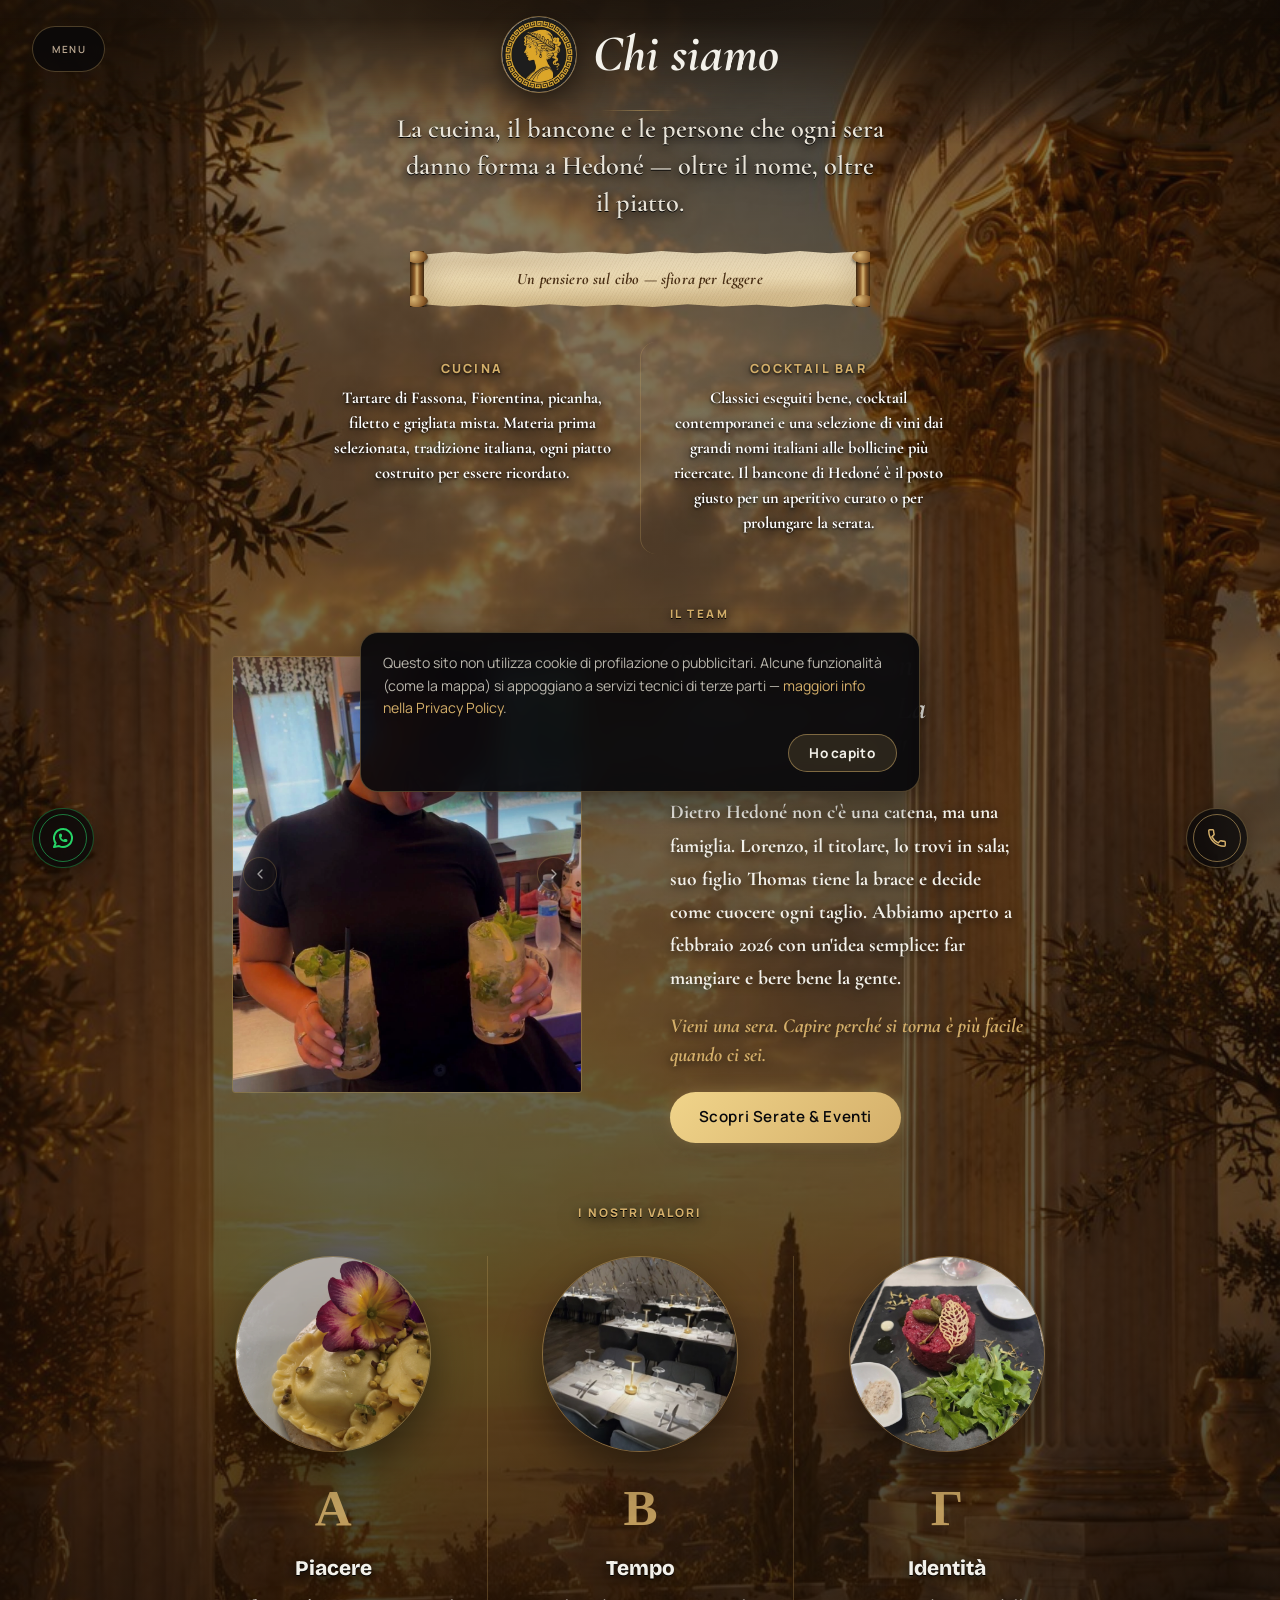
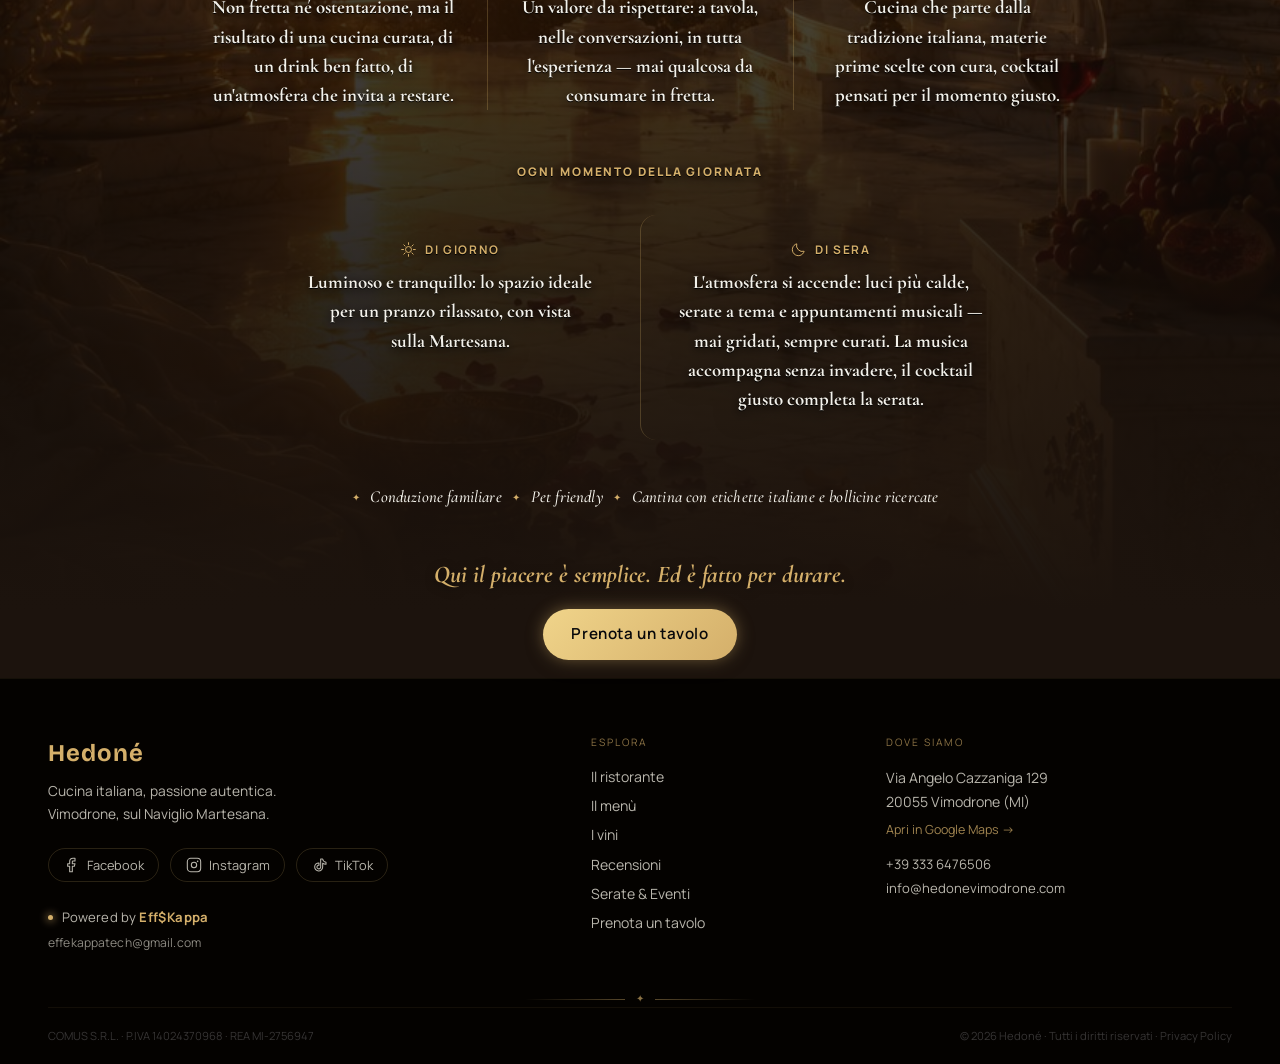
==== chi-siamo.html @ 9e0a80d2 "Hedoné: URL senza .html, footer senza vuoto, recensioni aggiornate, Sommelier tolto, fix loop sfondo" ====
<!DOCTYPE html>
<html lang="it">
<head>
<meta charset="UTF-8">
<meta name="viewport" content="width=device-width, initial-scale=1.0">
<title>Chi siamo — Hedoné Vimodrone</title>
<meta name="description" content="La storia di Hedoné: cucina, cocktail bar e le persone che ogni giorno danno vita al locale sul Naviglio Martesana a Vimodrone.">
<meta name="theme-color" content="#080502">
<meta name="color-scheme" content="dark">
<meta property="og:title" content="Chi siamo — Hedoné Vimodrone">
<meta property="og:description" content="Cucina, cocktail bar e le persone che ogni giorno danno vita a Hedoné.">
<meta property="og:type" content="website">
<meta property="og:locale" content="it_IT">
<meta property="og:site_name" content="Hedoné">
<meta property="og:image" content="assets/img/chi-siamo-tramonto-tempio.jpg">
<meta name="twitter:card" content="summary_large_image">
<link rel="icon" type="image/png" href="assets/img/logo-hedone-emblema.png">
<link rel="apple-touch-icon" href="assets/img/logo-hedone-emblema.png">
<link rel="preconnect" href="https://fonts.googleapis.com">
<link rel="preconnect" href="https://fonts.gstatic.com" crossorigin>
<link href="https://fonts.googleapis.com/css2?family=Manrope:wght@300;400;500;600;700;800&family=Bricolage+Grotesque:opsz,wght@12..96,400..800&family=Cormorant+Garamond:ital,wght@0,500;0,600;0,700;1,500;1,600&display=swap" rel="stylesheet">
<link rel="stylesheet" href="css/styles.css?v=20261117a">
</head>
<body>

<a class="skip-link" href="#main">Vai al contenuto</a>

<a class="whatsapp-fab" href="https://wa.me/393336476506" target="_blank" rel="noopener" aria-label="Scrivici su WhatsApp">
  <span class="whatsapp-fab-icon">
    <span class="whatsapp-fab-ring"></span>
    <svg viewBox="0 0 24 24" fill="none" stroke="currentColor" stroke-width="2" stroke-linecap="round" stroke-linejoin="round" aria-hidden="true"><path d="M3 21l1.65 -3.8a9 9 0 1 1 3.4 2.9l-5.05 .9"/><path d="M9 10a.5 .5 0 0 0 1 0v-1a.5 .5 0 0 0 -1 0v1a5 5 0 0 0 5 5h1a.5 .5 0 0 0 0 -1h-1a.5 .5 0 0 0 0 1"/></svg>
  </span>
  <span class="whatsapp-fab-label">WhatsApp</span>
</a>

<a class="call-fab" href="tel:+393336476506" aria-label="Chiamaci ora — +39 333 6476506">
  <span class="call-fab-icon">
    <span class="call-fab-ring"></span>
    <svg viewBox="0 0 24 24" fill="none" stroke="currentColor" stroke-width="1.6" stroke-linecap="round" stroke-linejoin="round" aria-hidden="true"><path d="M6.62 10.79a15.05 15.05 0 006.59 6.59l2.2-2.2a1 1 0 011.01-.24c1.12.37 2.33.57 3.58.57a1 1 0 011 1V20a1 1 0 01-1 1C10.61 21 3 13.39 3 4a1 1 0 011-1h3.28a1 1 0 011 1c0 1.25.2 2.46.57 3.58a1 1 0 01-.25 1.01l-2.2 2.2z"/></svg>
  </span>
  <span class="call-fab-label">Chiamaci ora</span>
</a>

<div class="cookie-notice" id="cookieNotice" role="region" aria-label="Informativa cookie">
  <p class="cookie-notice-text">Questo sito non utilizza cookie di profilazione o pubblicitari. Alcune funzionalità (come la mappa) si appoggiano a servizi tecnici di terze parti — <a href="privacy#privacy-cookie">maggiori info nella Privacy Policy</a>.</p>
  <div class="cookie-notice-actions">
    <button type="button" class="cookie-notice-btn" id="cookieNoticeBtn">Ho capito</button>
  </div>
</div>

<div class="nav-float" id="navFloat">
  <button class="nav-trigger" id="navTrigger" aria-label="Apri il menu" aria-expanded="false" aria-controls="navPanel">
    <span class="nav-trigger-icon" aria-hidden="true"></span>
    <span class="nav-trigger-label">Menu</span>
  </button>
  <nav class="nav-panel" id="navPanel" aria-label="Navigazione principale">
    <div class="nav-panel-links">
      <a href="./">Home</a>
      <a href="chi-siamo" aria-current="page">Chi siamo</a>
      <a href="./#piatti">Cucina</a>
      <a href="menu">Menù</a>
      <a href="./#frutti-realistici">Frutti Realistici</a>
      <a href="serate">Serate & Eventi</a>
      <a href="./#location">Dove siamo</a>
      <a href="./#prenota" class="nav-cta">Prenota</a>
    </div>
  </nav>
</div>

<main id="main">

  <!-- CHI È HEDONÉ -->
  <section class="about">
    <div class="about-bgvideo" aria-hidden="true">
      <video autoplay muted loop playsinline preload="auto" poster="assets/img/chi-siamo-tramonto-tempio.jpg" id="aboutBgVideoA" class="about-bgvideo-layer" disablepictureinpicture>
        <source src="assets/video/chi-siamo-tramonto-tempio.mp4" type="video/mp4">
      </video>
      <video autoplay muted loop playsinline preload="auto" id="aboutBgVideoB" class="about-bgvideo-layer" disablepictureinpicture>
        <source src="assets/video/chi-siamo-tramonto-tempio.mp4" type="video/mp4">
      </video>
      <div class="about-bgvideo-fade"></div>
    </div>
    <div class="about-seam" aria-hidden="true"></div>
    <span class="about-spotlight" aria-hidden="true"></span>
    <div class="about-inner">
      <div class="about-intro-header" data-reveal>
        <h1 style="display:inline-flex; align-items:center; gap:1rem; font-family:var(--font-elegant); font-style:italic; font-weight:700; font-size:clamp(2.1rem, 4.2vw, 3.2rem); margin:0 0 1.1rem;">
          <img class="about-emblem" src="assets/img/logo-hedone-emblema.png" alt="" style="width:clamp(58px, 6vw, 82px); height:clamp(58px, 6vw, 82px); margin:0; flex-shrink:0;">
          Chi siamo
        </h1>
        <span class="about-etymology-rule" aria-hidden="true"></span>
        <p class="about-etymology" style="max-width: 34rem;">La cucina, il bancone e le persone che ogni sera danno forma a Hedoné — oltre il nome, oltre il piatto.</p>
      </div>

      <div class="myth-epigraph" data-reveal tabindex="0" role="button" aria-expanded="false" aria-label="Mostra la citazione">
        <span class="myth-roller" aria-hidden="true"></span>
        <div class="myth-paper">
          <span class="myth-hint">Un pensiero sul cibo — sfiora per leggere</span>
          <div class="myth-body">
            <span class="myth-rule" aria-hidden="true"></span>
            «Il mangiare è uno dei piaceri della vita, e il mangiare bene è un'arte.»
            <span class="myth-cite">— Pellegrino Artusi, <em>La scienza in cucina e l'arte di mangiar bene</em></span>
            <span class="myth-rule" aria-hidden="true"></span>
          </div>
        </div>
        <span class="myth-roller" aria-hidden="true"></span>
      </div>

      <div class="about-features about-panel" data-reveal>
        <div class="about-feat about-feat-cucina">
          <span class="about-feat-photo" aria-hidden="true"></span>
          <span class="about-feat-kicker">Cucina</span>
          <p>Tartare di Fassona, Fiorentina, picanha, filetto e grigliata mista. Materia prima selezionata, tradizione italiana, ogni piatto costruito per essere ricordato.</p>
        </div>
        <div class="about-feat about-feat-bar">
          <span class="about-feat-photo" aria-hidden="true"></span>
          <span class="about-feat-kicker">Cocktail Bar</span>
          <p>Classici eseguiti bene, cocktail contemporanei e una selezione di vini dai grandi nomi italiani alle bollicine più ricercate. Il bancone di Hedoné è il posto giusto per un aperitivo curato o per prolungare la serata.</p>
        </div>
      </div>

      <!-- TEAM -->
      <div class="about-team" data-reveal>
        <div class="about-team-frame">
          <img class="about-team-img is-active" src="assets/img/team-barman.png" alt="Il team di Hedoné al bancone" loading="eager" style="object-position: center 22%;">
          <img class="about-team-img" src="assets/img/arredo-sala-notte.png" alt="La sala di Hedoné la sera" loading="lazy" style="object-position: center 40%;">
          <img class="about-team-img" src="assets/img/arredo-bancone-bar.jpg" alt="Il bancone cocktail di Hedoné" loading="lazy" style="object-position: center 50%;">
          <img class="about-team-img" src="assets/img/staff-bar-action1.jpg" alt="Il team al lavoro" loading="lazy" style="object-position: center 28%;">
          <img class="about-team-img" src="assets/img/arredo-dehor-sera.png" alt="Il dehor serale di Hedoné" loading="lazy" style="object-position: center 50%;">
          <img class="about-team-img" src="assets/img/arredo-tavolo-finestra.jpg" alt="Tavolo apparecchiato da Hedoné" loading="lazy" style="object-position: center 50%;">
          <img class="about-team-img" src="assets/img/arredo-dehor-giorno.png" alt="Il dehor di giorno di Hedoné" loading="lazy" style="object-position: center 50%;">
          <img class="about-team-img" src="assets/img/staff-gin-bar.jpg" alt="Barman con la selezione gin" loading="lazy" style="object-position: center 12%;">
          <img class="about-team-img" src="assets/img/arredo-mise-en-place.jpg" alt="Mise en place da Hedoné" loading="lazy" style="object-position: center 40%;">
          <img class="about-team-img" src="assets/img/staff-bar-action2.jpg" alt="Preparazione cocktail" loading="lazy" style="object-position: center 28%;">
          <img class="about-team-img" src="assets/img/team-champagne-sera.jpg" alt="Un brindisi da Hedoné" loading="lazy" style="object-position: center 40%;">
          <img class="about-team-img" src="assets/img/team-esterno-sera.jpg" alt="L'ingresso di Hedoné di sera" loading="lazy" style="object-position: center 55%;">
          <img class="about-team-img" src="assets/img/team-cucina-piatti.jpg" alt="Il team in cucina mentre impiatta" loading="lazy" style="object-position: center 55%;">
          <img class="about-team-img" src="assets/img/team-staff-selfie.jpg" alt="Il team di Hedoné in cucina" loading="lazy" style="object-position: center 35%;">
          <img class="about-team-img" src="assets/img/team-barman-mojito.jpg" alt="Il barman di Hedoné con due mojito" loading="lazy" style="object-position: center 25%;">
          <img class="about-team-img" src="assets/img/team-grill-action.jpg" alt="Lo chef di Hedoné alla griglia a brace" loading="lazy" style="object-position: center 35%;">
          <img class="about-team-img" src="assets/img/team-plating-agnello.jpg" alt="Lo chef di Hedoné impiatta le costolette di agnello" loading="lazy" style="object-position: center 40%;">
          <button type="button" class="about-team-nav is-prev" aria-label="Foto precedente">
            <svg viewBox="0 0 24 24" fill="none" stroke="currentColor" stroke-width="2" stroke-linecap="round" stroke-linejoin="round" aria-hidden="true"><polyline points="15 18 9 12 15 6"/></svg>
          </button>
          <button type="button" class="about-team-nav is-next" aria-label="Foto successiva">
            <svg viewBox="0 0 24 24" fill="none" stroke="currentColor" stroke-width="2" stroke-linecap="round" stroke-linejoin="round" aria-hidden="true"><polyline points="9 18 15 12 9 6"/></svg>
          </button>
          <div class="about-team-dots">
            <button type="button" class="about-team-dot is-active" aria-label="Foto 1"></button>
            <button type="button" class="about-team-dot" aria-label="Foto 2"></button>
            <button type="button" class="about-team-dot" aria-label="Foto 3"></button>
            <button type="button" class="about-team-dot" aria-label="Foto 4"></button>
            <button type="button" class="about-team-dot" aria-label="Foto 5"></button>
            <button type="button" class="about-team-dot" aria-label="Foto 6"></button>
            <button type="button" class="about-team-dot" aria-label="Foto 7"></button>
            <button type="button" class="about-team-dot" aria-label="Foto 8"></button>
            <button type="button" class="about-team-dot" aria-label="Foto 9"></button>
            <button type="button" class="about-team-dot" aria-label="Foto 10"></button>
            <button type="button" class="about-team-dot" aria-label="Foto 11"></button>
            <button type="button" class="about-team-dot" aria-label="Foto 12"></button>
            <button type="button" class="about-team-dot" aria-label="Foto 13"></button>
            <button type="button" class="about-team-dot" aria-label="Foto 14"></button>
            <button type="button" class="about-team-dot" aria-label="Foto 15"></button>
            <button type="button" class="about-team-dot" aria-label="Foto 16"></button>
            <button type="button" class="about-team-dot" aria-label="Foto 17"></button>
          </div>
        </div>
        <div class="about-team-copy about-panel">
          <span class="about-team-kicker">Il team</span>
          <p class="about-team-quote">"La serata giusta non si ordina dal menù. La costruiamo insieme."</p>
          <p>Dietro Hedoné non c'è una catena, ma una famiglia. Lorenzo, il titolare, lo trovi in sala; suo figlio Thomas tiene la brace e decide come cuocere ogni taglio. Abbiamo aperto a febbraio 2026 con un'idea semplice: far mangiare e bere bene la gente.</p>
          <p class="about-team-accent">Vieni una sera. Capire perché si torna è più facile quando ci sei.</p>
          <a href="serate" class="btn btn-primary about-team-cta">Scopri Serate &amp; Eventi</a>
        </div>
      </div>

      <div class="section-head" style="margin-bottom: 1.4rem;" data-reveal>
        <span class="section-kicker">I nostri valori</span>
      </div>
      <div class="pillars">
        <div class="pillar" data-reveal="pop">
          <span class="pillar-photo-wrap">
            <img class="pillar-photo" src="assets/img/piatto-ravioli-fiori.jpg" alt="Ravioli con fiori edibili, cucina curata di Hedoné" loading="lazy" style="object-position: center 60%;">
          </span>
          <span class="pillar-mark" aria-hidden="true">Α</span>
          <h3>Piacere</h3>
          <p>Non fretta né ostentazione, ma il risultato di una cucina curata, di un drink ben fatto, di un'atmosfera che invita a restare.</p>
        </div>
        <div class="pillar" data-reveal="pop">
          <span class="pillar-photo-wrap">
            <img class="pillar-photo" src="assets/img/pillar-tempo.jpg" alt="Il dehors di Hedoné la sera, tavoli con luci calde per restare senza fretta" loading="lazy">
          </span>
          <span class="pillar-mark" aria-hidden="true">Β</span>
          <h3>Tempo</h3>
          <p>Un valore da rispettare: a tavola, nelle conversazioni, in tutta l'esperienza — mai qualcosa da consumare in fretta.</p>
        </div>
        <div class="pillar" data-reveal="pop">
          <span class="pillar-photo-wrap">
            <img class="pillar-photo" src="assets/img/piatto-tartare.png" alt="Tartare con foglia oro, identità della cucina di Hedoné" loading="lazy" style="object-position: center 45%;">
          </span>
          <span class="pillar-mark" aria-hidden="true">Γ</span>
          <h3>Identità</h3>
          <p>Cucina che parte dalla tradizione italiana, materie prime scelte con cura, cocktail pensati per il momento giusto.</p>
        </div>
      </div>

      <div class="section-head" style="margin-bottom: 1.4rem;" data-reveal>
        <span class="section-kicker">Ogni momento della giornata</span>
      </div>
      <div class="about-daynight">
        <div class="about-time about-time-day" data-reveal="pop">
          <span class="about-time-photo" aria-hidden="true"></span>
          <span class="about-time-kicker">
            <svg class="about-time-icon" viewBox="0 0 24 24" fill="none" aria-hidden="true">
              <circle cx="12" cy="12" r="4.2" stroke="currentColor" stroke-width="1.4"/>
              <g stroke="currentColor" stroke-width="1.4" stroke-linecap="round">
                <path d="M12 2.4v2.6"/>
                <path d="M12 19v2.6"/>
                <path d="M21.6 12h-2.6"/>
                <path d="M5 12H2.4"/>
                <path d="M18.6 5.4l-1.8 1.8"/>
                <path d="M7.2 16.8l-1.8 1.8"/>
                <path d="M18.6 18.6l-1.8-1.8"/>
                <path d="M7.2 7.2L5.4 5.4"/>
              </g>
            </svg>
            Di giorno
          </span>
          <p>Luminoso e tranquillo: lo spazio ideale per un pranzo rilassato, con vista sulla Martesana.</p>
        </div>
        <div class="about-time about-time-night" data-reveal="pop">
          <span class="about-time-photo" aria-hidden="true"></span>
          <span class="about-time-kicker">
            <svg class="about-time-icon" viewBox="0 0 24 24" fill="none" aria-hidden="true">
              <path d="M20 14.5A8.5 8.5 0 0 1 9.5 4a8.5 8.5 0 1 0 10.5 10.5Z" stroke="currentColor" stroke-width="1.4" stroke-linejoin="round"/>
            </svg>
            Di sera
          </span>
          <p>L'atmosfera si accende: luci più calde, serate a tema e appuntamenti musicali — mai gridati, sempre curati. La musica accompagna senza invadere, il cocktail giusto completa la serata.</p>
        </div>
      </div>

      <div class="about-tags">
        <span>Conduzione familiare</span>
        <span>Pet friendly</span>
        <span>Cantina con etichette italiane e bollicine ricercate</span>
      </div>

      <p class="about-closing">Qui il piacere è semplice. Ed è fatto per durare.</p>

      <div style="text-align:center; margin-top: 1rem;">
        <a href="./#prenota" class="btn btn-primary">Prenota un tavolo</a>
      </div>
    </div>
  </section>

</main>

<footer class="site-footer">
  <div class="footer-inner">
    <div class="footer-brand-col">
      <div class="footer-brand">Hedoné</div>
      <p class="footer-tagline">Cucina italiana, passione autentica.<br>Vimodrone, sul Naviglio Martesana.</p>
      <div class="footer-social-icons">
        <a href="https://www.facebook.com/share/1H7stA7eek/?mibextid=wwXIfr" target="_blank" rel="noopener" aria-label="Facebook di Hedoné">
          <svg width="16" height="16" viewBox="0 0 24 24" fill="none" stroke="currentColor" stroke-width="1.6" stroke-linecap="round" stroke-linejoin="round" aria-hidden="true"><path d="M18 2h-3a5 5 0 0 0-5 5v3H7v4h3v8h4v-8h3l1-4h-4V7a1 1 0 0 1 1-1h3z"/></svg>
          Facebook
        </a>
        <a href="https://www.instagram.com/hedone.vimodrone" target="_blank" rel="noopener" aria-label="Instagram di Hedoné">
          <svg width="16" height="16" viewBox="0 0 24 24" fill="none" stroke="currentColor" stroke-width="1.6" stroke-linecap="round" stroke-linejoin="round" aria-hidden="true"><rect x="2" y="2" width="20" height="20" rx="5"/><circle cx="12" cy="12" r="4"/><circle cx="17.5" cy="6.5" r="1.2" fill="currentColor" stroke="none"/></svg>
          Instagram
        </a>
        <a href="https://www.tiktok.com/@hedone_vimodrone" target="_blank" rel="noopener" aria-label="TikTok di Hedoné">
          <svg width="16" height="16" viewBox="0 0 24 24" fill="none" stroke="currentColor" stroke-width="1.6" stroke-linecap="round" stroke-linejoin="round" aria-hidden="true"><path d="M16 3c.5 2.7 2.3 4.5 5 4.8V11c-1.9 0-3.6-.6-5-1.7V15a6 6 0 1 1-5.5-6v3.2a2.8 2.8 0 1 0 2.5 2.8V3h3z"/></svg>
          TikTok
        </a>
      </div>
      <div class="footer-credit">
        <div class="footer-credit-row">
          <span class="footer-credit-dot" aria-hidden="true"></span>
          <span>Powered by <a href="mailto:effekappatech@gmail.com"><strong>Eff$Kappa</strong></a></span>
        </div>
        <a class="footer-credit-cta" href="mailto:effekappatech@gmail.com">effekappatech@gmail.com</a>
      </div>
    </div>
    <div class="footer-links-col">
      <p class="footer-col-title">Esplora</p>
      <nav class="footer-nav">
        <a href="chi-siamo">Il ristorante</a>
        <a href="menu">Il menù</a>
        <a href="menu#mn-vini">I vini</a>
        <a href="./#recensioni">Recensioni</a>
        <a href="serate">Serate &amp; Eventi</a>
        <a href="./#prenota">Prenota un tavolo</a>
      </nav>
    </div>
    <div class="footer-contact-col">
      <p class="footer-col-title">Dove siamo</p>
      <address class="footer-address">
        Via Angelo Cazzaniga 129<br>
        20055 Vimodrone (MI)<br>
        <a href="https://www.google.com/maps/dir/?api=1&destination=Via+Angelo+Cazzaniga+129+Vimodrone+MI" target="_blank" rel="noopener">Apri in Google Maps →</a>
      </address>
      <p class="footer-contact-line"><a href="tel:+393336476506">+39 333 6476506</a></p>
      <p class="footer-contact-line"><a href="mailto:info@hedonevimodrone.com">info@hedonevimodrone.com</a></p>
    </div>
  </div>
  <div class="footer-ornament" aria-hidden="true">
    <span class="footer-orn-line"></span>
    <span class="footer-orn-gem">✦</span>
    <span class="footer-orn-line"></span>
  </div>
  <div class="footer-legal">
    <p>COMUS S.R.L. · P.IVA 14024370968 · REA MI-2756947</p>
    <p>© <span id="footerYear">2025</span> Hedoné · Tutti i diritti riservati · <a href="privacy" style="color:inherit;">Privacy Policy</a></p>
  </div>
</footer>
<script src="js/footer-fab.js" defer></script>

<script>
(function () {
  var footerYear = document.getElementById('footerYear');
  if (footerYear) footerYear.textContent = new Date().getFullYear();

  var trigger = document.getElementById('navTrigger');
  var panel   = document.getElementById('navPanel');
  var float   = document.getElementById('navFloat');
  if (trigger && panel && float) {
    trigger.addEventListener('click', function (e) {
      e.stopPropagation();
      var open = float.classList.toggle('is-open');
      trigger.setAttribute('aria-expanded', open ? 'true' : 'false');
    });
    document.addEventListener('click', function (e) {
      if (!float.contains(e.target)) {
        float.classList.remove('is-open');
        trigger.setAttribute('aria-expanded', 'false');
      }
    });
    document.addEventListener('keydown', function (e) {
      if (e.key === 'Escape' && float.classList.contains('is-open')) {
        float.classList.remove('is-open');
        trigger.setAttribute('aria-expanded', 'false');
        trigger.focus();
      }
    });
  }

  var reveals = document.querySelectorAll('[data-reveal]');
  if (reveals.length && 'IntersectionObserver' in window) {
    var obs = new IntersectionObserver(function (entries) {
      entries.forEach(function (e) {
        if (e.isIntersecting) { e.target.classList.add('is-visible'); obs.unobserve(e.target); }
      });
    }, { threshold: 0.1 });
    reveals.forEach(function (el) { obs.observe(el); });
  }

  /* ---------- CHI SIAMO: alone dorato che segue il mouse ---------- */
  var aboutSection = document.querySelector(".about");
  if (aboutSection) {
    aboutSection.addEventListener("mousemove", function (e) {
      var rect = aboutSection.getBoundingClientRect();
      var mx = ((e.clientX - rect.left) / rect.width) * 100;
      var my = ((e.clientY - rect.top) / rect.height) * 100;
      aboutSection.style.setProperty("--mx", mx + "%");
      aboutSection.style.setProperty("--my", my + "%");
    });
    aboutSection.addEventListener("mouseenter", function () {
      aboutSection.classList.add("is-active");
    });
    aboutSection.addEventListener("mouseleave", function () {
      aboutSection.classList.remove("is-active");
    });
  }

  /* ---------- EPIGRAFE A PERGAMENA: hover su desktop, tap su touch ---------- */
  var mythEpigraph = document.querySelector(".myth-epigraph");
  if (mythEpigraph) {
    mythEpigraph.addEventListener("click", function () {
      var isOpen = mythEpigraph.classList.toggle("is-open");
      mythEpigraph.setAttribute("aria-expanded", isOpen ? "true" : "false");
    });
  }

  /* ---------- ABOUT BG VIDEO: due copie sfalsate, dissolvenza incrociata ----------
     La clip non è girata per un loop perfetto: un riavvolgimento nativo è pulito ma
     mostra comunque un piccolo scatto di contenuto ogni ciclo. Soluzione: due <video>
     identici, sfalsati di mezza durata, entrambi in loop nativo (nessun seek manuale,
     quindi nessun singhiozzo). A ogni istante, quello dei due che sta per riavvolgersi
     viene reso trasparente mentre l'altro — a metà del proprio ciclo — resta in vista. */
  (function () {
    var vA = document.getElementById("aboutBgVideoA");
    var vB = document.getElementById("aboutBgVideoB");
    if (!vA || !vB) return;

    if (window.matchMedia("(prefers-reduced-motion: reduce)").matches) {
      vA.pause(); vA.removeAttribute("autoplay");
      vB.pause(); vB.removeAttribute("autoplay");
      return;
    }

    var offsetDone = false;
    var fadeWindow = 0.5; // secondi di dissolvenza a cavallo del punto di loop
    var avvio = 0;        // istante in cui le due copie partono insieme
    var DISSOLVI_INIZIO = 0.6; // secondi per passare dal poster al video che gira

    /* Partenza sincronizzata: prima si portano le due copie nei loro punti (A all'inizio,
       B a metà), si aspetta che abbiano entrambe i dati, poi si fanno partire INSIEME.
       Prima la seconda copia partiva ~0,4 s dopo e, al primo riavvolgimento, veniva
       "ricalibrata" con un salto visibile sul video in vista (lo scatto del primo loop).
       Ora lo sfasamento è giusto fin dall'inizio e non ci sono più salti. */
    function pronto(v) {
      return new Promise(function (ok) {
        function chk() { if (!v.seeking && v.readyState >= 3) ok(); else setTimeout(chk, 30); }
        chk();
      });
    }
    function parti() {
      if (offsetDone || avvio) return;
      var dur = vA.duration;
      if (!dur || !isFinite(dur)) return;
      avvio = -1; // in preparazione
      vA.pause(); vB.pause();
      try { vA.currentTime = 0; vB.currentTime = dur / 2; } catch (e) {}
      var via = false;
      function vai() {
        if (via) return; via = true;
        offsetDone = true; avvio = performance.now();
        var pa = vA.play(), pb = vB.play();
        if (pa && pa.catch) pa.catch(function () {});
        if (pb && pb.catch) pb.catch(function () {});
      }
      Promise.all([pronto(vA), pronto(vB)]).then(vai);
      setTimeout(vai, 4000); // rete lenta: parte comunque
    }
    vA.addEventListener("loadedmetadata", parti);
    if (vA.readyState >= 1) parti();

    function fadeFactor(v) {
      if (!v.duration) return 1;
      var dist = Math.min(v.currentTime, v.duration - v.currentTime);
      return dist >= fadeWindow ? 1 : Math.max(0, dist / fadeWindow);
    }

    var ultimaA = "", ultimaB = "";
    function tick() {
      if (offsetDone) {
        var f = Math.min(1, (performance.now() - avvio) / (DISSOLVI_INIZIO * 1000)); // 0 → 1 nei primi istanti
        var oa = Math.max(fadeFactor(vA), 1 - f);   // all'inizio resta il poster, poi lascia il posto al video
        var ob = fadeFactor(vB) * f;
        var sa = String(oa.toFixed(3)), sb = String(ob.toFixed(3));
        if (sa !== ultimaA) { vA.style.opacity = sa; ultimaA = sa; }
        if (sb !== ultimaB) { vB.style.opacity = sb; ultimaB = sb; }
      }
      requestAnimationFrame(tick);
    }
    requestAnimationFrame(tick);
  })();

  /* ---------- TEAM CAROUSEL ---------- */
  (function () {
    var imgs = document.querySelectorAll(".about-team-img");
    var dots = document.querySelectorAll(".about-team-dot");
    if (imgs.length < 2) return;
    var order = [];
    for (var i = 1; i < imgs.length; i++) order.push(i);
    for (var j = order.length - 1; j > 0; j--) {
      var k = Math.floor(Math.random() * (j + 1));
      var tmp = order[j]; order[j] = order[k]; order[k] = tmp;
    }
    order.unshift(0);
    var current = 0;
    var timer = null;
    function goTo(n) {
      n = ((n % imgs.length) + imgs.length) % imgs.length;
      imgs[order[current]].classList.remove("is-active");
      dots[current].classList.remove("is-active");
      current = n;
      imgs[order[current]].classList.add("is-active");
      dots[current].classList.add("is-active");
    }
    function next() { goTo(current + 1); }
    function prev() { goTo(current - 1); }
    function startLoop() {
      if (timer) clearInterval(timer);
      timer = setInterval(function () {
        if (!document.hidden) next();
      }, 2500);
    }
    // Navigazione manuale (click sui pallini, swipe su touch): il loop
    // automatico riparte da capo dopo ogni interazione dell'utente, così
    // non "salta avanti" subito dopo che ha scelto una foto lui stesso.
    function userNav(fn) {
      fn();
      startLoop();
    }
    dots.forEach(function (dot, idx) {
      dot.addEventListener("click", function () { userNav(function () { goTo(idx); }); });
    });
    var frame = document.querySelector(".about-team-frame");
    if (!frame) return;
    var prevBtn = frame.querySelector(".about-team-nav.is-prev");
    var nextBtn = frame.querySelector(".about-team-nav.is-next");
    if (prevBtn) prevBtn.addEventListener("click", function () { userNav(prev); });
    if (nextBtn) nextBtn.addEventListener("click", function () { userNav(next); });

    var touchStartX = null;
    frame.addEventListener("touchstart", function (e) {
      touchStartX = e.touches[0].clientX;
    }, { passive: true });
    frame.addEventListener("touchend", function (e) {
      if (touchStartX === null) return;
      var dx = e.changedTouches[0].clientX - touchStartX;
      touchStartX = null;
      if (Math.abs(dx) < 30) return;
      userNav(dx < 0 ? next : prev);
    }, { passive: true });

    // Drag col mouse (desktop, nessun touch): stessa soglia dello swipe.
    var dragStartX = null;
    frame.addEventListener("mousedown", function (e) {
      if (e.target.closest(".about-team-nav, .about-team-dot")) return;
      dragStartX = e.clientX;
    });
    window.addEventListener("mouseup", function (e) {
      if (dragStartX === null) return;
      var dx = e.clientX - dragStartX;
      dragStartX = null;
      if (Math.abs(dx) < 30) return;
      userNav(dx < 0 ? next : prev);
    });

    var obs2 = new IntersectionObserver(function (entries) {
      if (entries[0].isIntersecting) { startLoop(); obs2.disconnect(); }
    }, { threshold: 0.25 });
    obs2.observe(frame);
  })();
}());
</script>
<script src="js/cookie-notice.js"></script>
</body>
</html>
---- css/styles.css ----
:root {
  --bg: #110c08;
  --bg-soft: #1c130d;
  --ink: #f3f1ea;
  --ink-light: #e9e4d8;
  --ink-dim: #b9b6ac;
  --gold: #d4af6a;
  --gold-soft: rgba(212, 175, 106, 0.18);
  --cyan: #6ad4d0;
  --glass: rgba(255, 230, 200, 0.07);
  --glass-border: rgba(255, 215, 170, 0.16);
  --radius: 18px;
  --font-display: "Bricolage Grotesque", "Manrope", sans-serif;
  --font-body: "Manrope", sans-serif;
  --font-elegant: "Cormorant Garamond", "Bricolage Grotesque", serif;
  --maxw: 1240px;
}

* { box-sizing: border-box; }
html {
  scroll-behavior: smooth;
  scroll-padding-top: 5rem;
  overflow-x: hidden;
  overscroll-behavior-y: none;
  scrollbar-width: thin;
  scrollbar-color: rgba(212, 175, 106, 0.35) #070502;
}

body {
  margin: 0;
  background: var(--bg);
  color: var(--ink);
  font-family: var(--font-body);
  font-weight: 400;
  line-height: 1.5;
  overflow-x: hidden;
  -webkit-font-smoothing: antialiased;
  -moz-osx-font-smoothing: grayscale;
  text-rendering: optimizeLegibility;
}

img { max-width: 100%; display: block; }
a { color: inherit; text-decoration: none; }
ul { margin: 0; padding: 0; list-style: none; }

h1, h2, h3 { text-wrap: balance; }
p { text-wrap: pretty; }

::selection { background: rgba(212, 175, 106, 0.85); color: #140c02; }

::-webkit-scrollbar { width: 11px; }
::-webkit-scrollbar-track { background: #070502; }
::-webkit-scrollbar-thumb {
  background: rgba(212, 175, 106, 0.28);
  border-radius: 6px;
  border: 3px solid #070502;
}
::-webkit-scrollbar-thumb:hover { background: rgba(212, 175, 106, 0.45); }

/* Dissolvenza morbida tra le pagine del sito (solo browser che la supportano) */
@view-transition { navigation: auto; }
::view-transition-old(root),
::view-transition-new(root) { animation-duration: 0.3s; }

a:focus-visible,
button:focus-visible {
  outline: 2px solid rgba(212, 175, 106, 0.8);
  outline-offset: 3px;
}

.skip-link {
  position: absolute;
  left: -999px;
  top: 0;
  background: var(--gold);
  color: #07070a;
  padding: 0.6rem 1rem;
  z-index: 999;
}
.skip-link:focus { left: 1rem; top: 1rem; }

/* ---------- NAV: barra pill integrata ---------- */
.nav-float {
  position: fixed;
  top: clamp(1rem, 3vw, 1.6rem);
  left: clamp(1rem, 4vw, 2rem);
  z-index: 120;
  display: flex;
  align-items: center;
  background: rgba(7, 7, 10, 0.72);
  border: 1px solid rgba(212, 175, 106, 0.32);
  border-radius: 99px;
  backdrop-filter: blur(14px);
  -webkit-backdrop-filter: blur(14px);
  transition: border-color 0.25s ease;
}
.nav-float:hover { border-color: rgba(212, 175, 106, 0.48); }

.nav-trigger {
  height: 44px;
  width: auto;
  border: none;
  border-right: 1px solid transparent;
  border-radius: 0;
  background: transparent;
  backdrop-filter: none;
  -webkit-backdrop-filter: none;
  display: flex;
  align-items: center;
  padding: 0 1rem 0 1.2rem;
  cursor: pointer;
  flex-shrink: 0;
  gap: 0.6rem;
  transition: background 0.2s ease, border-color 0.3s ease, width 0.25s ease, padding 0.25s ease;
}

.nav-trigger-icon {
  display: none;
  width: 16px;
  height: 1.5px;
  border-radius: 2px;
  background: rgba(255, 230, 200, 0.85);
  box-shadow: 0 -5px 0 rgba(255, 230, 200, 0.85), 0 5px 0 rgba(255, 230, 200, 0.85);
  flex-shrink: 0;
}
.nav-float:hover .nav-trigger,
.nav-float:focus-within .nav-trigger,
.nav-float.is-open .nav-trigger {
  border-right-color: rgba(212, 175, 106, 0.15);
}
.nav-trigger:hover,
.nav-trigger:focus-visible {
  background: rgba(212, 175, 106, 0.07);
  box-shadow: none;
  outline: none;
}

.nav-trigger-label {
  font-size: 0.62rem;
  letter-spacing: 0.16em;
  text-transform: uppercase;
  color: rgba(255, 230, 200, 0.72);
  font-family: var(--font-body);
  font-weight: 600;
}

.nav-panel {
  position: static;
  display: flex;
  align-items: center;
  gap: clamp(0.7rem, 1.6vw, 1.7rem);
  padding: 0;
  border: none;
  border-radius: 0;
  background: transparent;
  backdrop-filter: none;
  -webkit-backdrop-filter: none;
  min-height: 44px;
  width: max-content;
  max-width: 0;
  overflow: hidden;
  opacity: 0;
  transform: none;
  pointer-events: none;
  transition: opacity 0.3s ease, max-width 0.38s cubic-bezier(.4,0,.2,1), padding 0.3s ease;
}

.nav-float.is-open .nav-panel {
  opacity: 1;
  max-width: 1000px;
  padding: 0 0.4rem 0 1.4rem;
  pointer-events: auto;
  transform: none;
}

.nav-panel-links {
  display: flex;
  align-items: center;
  gap: clamp(0.7rem, 1.6vw, 1.5rem);
  font-size: 0.9rem;
  white-space: nowrap;
}
.nav-panel-links a { opacity: 0.85; transition: opacity 0.2s ease, color 0.2s ease; }
.nav-panel-links a:hover { opacity: 1; color: var(--gold); }
.nav-panel-links a[aria-current="page"] { color: var(--gold); opacity: 1; }

.nav-panel-links a:not(.nav-cta) {
  position: relative;
}
.nav-panel-links a:not(.nav-cta)::after {
  content: "";
  position: absolute;
  left: 0;
  bottom: -5px;
  width: 100%;
  height: 1px;
  background: linear-gradient(90deg, var(--gold), rgba(212, 175, 106, 0.25));
  transform: scaleX(0);
  transform-origin: left;
  transition: transform 0.28s cubic-bezier(0.22, 1, 0.36, 1);
}
.nav-panel-links a:not(.nav-cta):hover::after,
.nav-panel-links a:not(.nav-cta)[aria-current="page"]::after { transform: scaleX(1); }

.nav-panel-links .nav-cta {
  border: 1px solid var(--gold);
  border-radius: 999px;
  padding: 0.4rem 1rem;
  color: var(--gold) !important;
}
.nav-panel-links .nav-cta:hover { background: var(--gold-soft); }

/* ---------- CALL FAB ---------- */
.call-fab {
  position: fixed;
  right: clamp(1rem, 4vw, 2rem);
  bottom: clamp(1rem, 4vw, 2rem);
  z-index: 150;
  display: inline-flex;
  align-items: center;
  height: 60px;
  border-radius: 999px;
  background: rgba(7, 7, 10, 0.78);
  border: 1px solid rgba(212, 175, 106, 0.35);
  backdrop-filter: blur(14px);
  -webkit-backdrop-filter: blur(14px);
  box-shadow: 0 8px 24px rgba(0, 0, 0, 0.4);
  overflow: hidden;
  animation: call-fab-bob 3.6s ease-in-out infinite;
  transition: border-color 0.3s ease, box-shadow 0.3s ease, background 0.3s ease;
}
.call-fab:hover,
.call-fab:focus-visible {
  border-color: rgba(212, 175, 106, 0.75);
  background: rgba(10, 8, 4, 0.92);
  box-shadow: 0 0 22px rgba(212, 175, 106, 0.35), 0 8px 26px rgba(0, 0, 0, 0.45);
  outline: none;
}

.call-fab-icon {
  position: relative;
  width: 60px;
  height: 60px;
  flex-shrink: 0;
  display: flex;
  align-items: center;
  justify-content: center;
  color: var(--gold);
}
.call-fab-icon svg { width: 22px; height: 22px; }

.call-fab-ring {
  position: absolute;
  inset: 6px;
  border-radius: 50%;
  border: 1.5px solid rgba(212, 175, 106, 0.55);
  animation: call-fab-ping 2.6s cubic-bezier(0.2, 0.6, 0.3, 1) infinite;
  pointer-events: none;
}

.call-fab-label {
  max-width: 0;
  opacity: 0;
  overflow: hidden;
  white-space: nowrap;
  font-family: var(--font-body);
  font-size: 0.85rem;
  font-weight: 700;
  letter-spacing: 0.02em;
  color: var(--ink);
  transition: max-width 0.35s ease, opacity 0.3s ease 0.05s, padding-right 0.35s ease;
}
.call-fab:hover .call-fab-label,
.call-fab:focus-visible .call-fab-label {
  max-width: 160px;
  opacity: 1;
  padding-right: 1.3rem;
}

@keyframes call-fab-bob {
  0%, 100% { transform: translateY(0); }
  50% { transform: translateY(-7px); }
}
@keyframes call-fab-ping {
  0% { transform: scale(1); opacity: 0.65; }
  70%, 100% { transform: scale(1.55); opacity: 0; }
}

/* ---------- WHATSAPP FAB (a sinistra, "Chiamaci ora" a destra) ---------- */
.whatsapp-fab {
  position: fixed;
  left: clamp(1rem, 4vw, 2rem);
  bottom: clamp(1rem, 4vw, 2rem);
  z-index: 150;
  display: inline-flex;
  align-items: center;
  height: 60px;
  border-radius: 999px;
  background: rgba(7, 7, 10, 0.78);
  border: 1px solid rgba(37, 211, 102, 0.35);
  backdrop-filter: blur(14px);
  -webkit-backdrop-filter: blur(14px);
  box-shadow: 0 8px 24px rgba(0, 0, 0, 0.4);
  overflow: hidden;
  animation: call-fab-bob 3.6s ease-in-out infinite 0.4s;
  transition: border-color 0.3s ease, box-shadow 0.3s ease, background 0.3s ease;
}
.whatsapp-fab:hover,
.whatsapp-fab:focus-visible {
  border-color: rgba(37, 211, 102, 0.8);
  background: rgba(4, 12, 7, 0.92);
  box-shadow: 0 0 22px rgba(37, 211, 102, 0.35), 0 8px 26px rgba(0, 0, 0, 0.45);
  outline: none;
}
.whatsapp-fab-icon {
  position: relative;
  width: 60px;
  height: 60px;
  flex-shrink: 0;
  display: flex;
  align-items: center;
  justify-content: center;
  color: #25d366;
}
.whatsapp-fab-icon svg { width: 24px; height: 24px; }
.whatsapp-fab-ring {
  position: absolute;
  inset: 6px;
  border-radius: 50%;
  border: 1.5px solid rgba(37, 211, 102, 0.55);
  animation: call-fab-ping 2.6s cubic-bezier(0.2, 0.6, 0.3, 1) infinite 0.4s;
  pointer-events: none;
}
.whatsapp-fab-label {
  max-width: 0;
  opacity: 0;
  overflow: hidden;
  white-space: nowrap;
  font-family: var(--font-body);
  font-size: 0.85rem;
  font-weight: 700;
  letter-spacing: 0.02em;
  color: var(--ink);
  transition: max-width 0.35s ease, opacity 0.3s ease 0.05s, padding-right 0.35s ease;
}
.whatsapp-fab:hover .whatsapp-fab-label,
.whatsapp-fab:focus-visible .whatsapp-fab-label {
  max-width: 160px;
  opacity: 1;
  padding-right: 1.3rem;
}

@media (max-width: 900px) {
  .call-fab-label,
  .whatsapp-fab-label { display: none; }
  .call-fab,
  .whatsapp-fab { background: rgba(7, 7, 10, 0.94); backdrop-filter: none; -webkit-backdrop-filter: none; }

  .nav-float {
    background: transparent;
    border: none;
    backdrop-filter: none;
    -webkit-backdrop-filter: none;
  }
  .nav-trigger {
    height: 44px;
    border: 1px solid rgba(212, 175, 106, 0.4);
    border-radius: 99px;
    /* telefono: sfondo pieno, niente blur (su Chrome iPhone gli elementi fissi sfocati
       si spostano/sfarfallano scorrendo) */
    background: rgba(7, 7, 10, 0.94);
    padding: 0 1.1rem;
  }
  .nav-panel {
    position: absolute;
    top: 58px;
    left: 0;
    max-width: 0;
    flex-direction: column;
    align-items: flex-start;
    gap: 1rem;
    background: transparent;
    border: 1px solid transparent;
    border-radius: 18px;
    overflow: hidden;
  }
  .nav-float.is-open .nav-panel {
    max-width: calc(100vw - 2rem);
    padding: 1.2rem 1.5rem;
    background: rgba(7, 7, 10, 0.97);
    border-color: rgba(212, 175, 106, 0.3);
  }
  .nav-panel-links { flex-direction: column; align-items: flex-start; gap: 1rem; }

  /* Pill compatto durante lo scroll verso il basso: lascia libero il testo sotto */
  .nav-float.is-compact .nav-trigger-label { display: none; }
  .nav-float.is-compact .nav-trigger-icon { display: block; }
  .nav-float.is-compact .nav-trigger {
    width: 44px;
    padding: 0;
    justify-content: center;
  }
}

/* ---------- REVEAL ---------- */
[data-reveal] {
  opacity: 0;
  transform: translateY(24px);
  transition: opacity 0.7s ease, transform 0.7s ease;
}
[data-reveal].is-visible {
  opacity: 1;
  transform: translateY(0);
}

@supports (animation-timeline: view()) {
  [data-reveal] {
    opacity: 1;
    transform: none;
    animation: reveal-in linear;
    animation-timeline: view();
    animation-range: entry 0% cover 30%;
  }
  @keyframes reveal-in {
    from { opacity: 0; transform: translateY(24px); }
    to { opacity: 1; transform: translateY(0); }
  }
  .section-head [data-reveal]:nth-child(2) { animation-delay: 15%; }
  .section-head [data-reveal]:nth-child(3) { animation-delay: 30%; }
  .section-head [data-reveal]:nth-child(4) { animation-delay: 45%; }
}

/* Variante "a comparsa" — riservata a box che devono saltare fuori con più carattere */
[data-reveal="pop"] {
  opacity: 0;
  transform: translateY(30px) scale(0.9);
  transition: opacity 0.6s cubic-bezier(0.34, 1.56, 0.64, 1), transform 0.6s cubic-bezier(0.34, 1.56, 0.64, 1);
}
[data-reveal="pop"].is-visible {
  opacity: 1;
  transform: translateY(0) scale(1);
}
.dish-strip .dish-card:nth-child(2) { transition-delay: 0.1s; }
.dish-strip .dish-card:nth-child(3) { transition-delay: 0.2s; }
.dish-strip .dish-card:nth-child(4) { transition-delay: 0.3s; }
.dish-strip .dish-card:nth-child(5) { transition-delay: 0.4s; }
.dish-strip .dish-card:nth-child(6) { transition-delay: 0.5s; }

.section-head [data-reveal]:nth-child(2) { transition-delay: 0.1s; }
.section-head [data-reveal]:nth-child(3) { transition-delay: 0.2s; }
.section-head [data-reveal]:nth-child(4) { transition-delay: 0.3s; }

@supports (animation-timeline: view()) {
  [data-reveal="pop"] {
    opacity: 1;
    transform: none;
    animation: reveal-pop cubic-bezier(0.34, 1.56, 0.64, 1);
    animation-timeline: view();
    animation-range: entry 0% cover 35%;
  }
  @keyframes reveal-pop {
    from { opacity: 0; transform: translateY(30px) scale(0.9); }
    to { opacity: 1; transform: translateY(0) scale(1); }
  }
}

/* ---------- HERO ---------- */
.hero {
  position: relative;
  min-height: 100svh;
  padding: 0;
  display: flex;
  align-items: flex-end;
  overflow: hidden;
}

.hero-bg {
  position: absolute;
  inset: 0;
  width: 100%;
  height: 100%;
  object-fit: cover;
  object-position: 32% 22%;
  filter: brightness(0.88) saturate(1.2);
  transform: scale(1.06) translateY(0%);
  will-change: transform;
}

/* Ken Burns legato allo scroll: l'immagine si avvicina e si sposta leggermente
   mentre l'hero esce dalla vista, dando l'illusione di una scena viva.
   Solo da tablet in su: su mobile la barra degli indirizzi che si nasconde/mostra
   durante lo scroll fa oscillare 100vh in tempo reale, e animation-timeline: scroll()
   ricalcolato su un range instabile puo' lasciare il video/immagine scalato e
   spostato in modo scorretto quando si torna in cima (video "tagliato"). */
@media (min-width: 769px) {
  @supports (animation-timeline: scroll()) {
    .hero-bg {
      animation: hero-kenburns linear both;
      animation-timeline: scroll(root block);
      animation-range: 0 100vh;
    }
    @keyframes hero-kenburns {
      from { transform: scale(1.06) translateY(0%); }
      to   { transform: scale(1.22) translateY(5%); }
    }
  }
}

.hero-glow {
  position: absolute;
  inset: 0;
  background:
    radial-gradient(55% 55% at 78% 88%, rgba(212, 175, 106, 0.15), transparent 60%),
    radial-gradient(60% 50% at 80% 100%, rgba(212, 175, 106, 0.20), transparent 70%),
    linear-gradient(180deg, rgba(7,7,10,0.04) 0%, rgba(7,7,10,0.38) 55%, rgba(7,7,10,0.72) 100%);
}

/* Badge Restaurant Guru 2026 nell'apertura: in alto a destra, alla stessa altezza del
   pulsante Menu; fa parte della foto (scorre via con lei), non copre i contenuti */
.hero-award {
  position: absolute;
  top: clamp(1rem, 3vw, 1.6rem);
  right: clamp(1rem, 4vw, 2rem);
  z-index: 3;
  width: clamp(76px, 8.5vw, 120px);
  aspect-ratio: 1;
  border-radius: 50%;
  box-shadow: 0 8px 26px rgba(0, 0, 0, 0.45), 0 0 0 3px rgba(255, 255, 255, 0.14);
  transition: box-shadow 0.3s ease;
}
.hero-award img { display: block; width: 100%; height: 100%; border-radius: 50%; }
.hero-award:hover,
.hero-award:focus-visible {
  box-shadow: 0 8px 26px rgba(0, 0, 0, 0.45), 0 0 0 3px rgba(255, 255, 255, 0.3), 0 0 32px rgba(212, 175, 106, 0.45);
  outline: none;
}
.hero-content {
  position: relative;
  z-index: 2;
  width: 100%;
  max-width: 1600px;
  margin: 0 auto;
  padding: 0 clamp(1.25rem, 5vw, 3rem) clamp(4.5rem, 14svh, 7.5rem);
  display: flex;
  flex-direction: column;
  align-items: flex-end;
  text-align: right;
}

.hero-copy {
  position: relative;
  display: flex;
  flex-direction: column;
  align-items: flex-end;
}
.hero-copy::before {
  content: '';
  position: absolute;
  inset: -18% -45%;
  background: radial-gradient(ellipse at 65% 55%, rgba(212, 175, 106, 0.08) 0%, transparent 60%);
  pointer-events: none;
  z-index: -1;
}

.eyebrow {
  font-family: var(--font-elegant);
  font-weight: 600;
  text-transform: uppercase;
  letter-spacing: 0.2em;
  font-size: 1.05rem;
  color: #ecd08c;
  margin: 0 0 0.8rem;
  text-shadow:
    -1.2px -1.2px 0 rgba(0, 0, 0, 0.9), 1.2px -1.2px 0 rgba(0, 0, 0, 0.9),
    -1.2px 1.2px 0 rgba(0, 0, 0, 0.9), 1.2px 1.2px 0 rgba(0, 0, 0, 0.9),
    0 3px 12px rgba(0, 0, 0, 0.65);
}

.hero-divider {
  display: block;
  width: clamp(60px, 12vw, 100px);
  height: 1px;
  background: linear-gradient(90deg, transparent, rgba(212, 175, 106, 0.55), transparent);
  margin: 0 0 1rem auto;
}

.hero-logo-wrap { margin: 0 0 0.7rem; line-height: 0; }

.hero-logo {
  display: block;
  width: clamp(220px, 28vw, 380px);
  height: auto;
  filter:
    drop-shadow(0 0 2px rgba(0, 0, 0, 1))
    drop-shadow(0 0 3px rgba(0, 0, 0, 1))
    drop-shadow(0 3px 7px rgba(0, 0, 0, 0.9))
    drop-shadow(0 8px 24px rgba(0, 0, 0, 0.75));
}

.hero-tagline {
  font-family: var(--font-elegant);
  font-style: italic;
  font-weight: 500;
  font-size: clamp(1.45rem, 3.4vw, 2.1rem);
  line-height: 1.35;
  color: var(--ink);
  max-width: none;
  margin: 0 0 1.3rem;
  text-shadow:
    -1.5px -1.5px 0 rgba(0, 0, 0, 1), 1.5px -1.5px 0 rgba(0, 0, 0, 1),
    -1.5px 1.5px 0 rgba(0, 0, 0, 1), 1.5px 1.5px 0 rgba(0, 0, 0, 1),
    0 2px 18px rgba(0, 0, 0, 0.9), 0 6px 40px rgba(0, 0, 0, 0.75);
}
@media (max-width: 480px) {
  .hero-tagline { font-size: 1.45rem; }
}

.hero-actions { display: flex; gap: 1rem; flex-wrap: wrap; }

.btn {
  display: inline-block;
  padding: 0.9rem 1.8rem;
  border-radius: 999px;
  font-weight: 600;
  font-size: 0.95rem;
  letter-spacing: 0.04em;
  transition: transform 0.28s ease, background 0.28s ease, border-color 0.28s ease,
              box-shadow 0.28s ease, color 0.28s ease;
}
.btn:active {
  transform: translateY(0) scale(0.98);
  transition-duration: 0.1s;
}
.btn:focus-visible {
  outline: 2px solid var(--gold);
  outline-offset: 3px;
}

.btn-primary {
  background: linear-gradient(135deg, #f0d48a, #d4af6a);
  color: #07070a;
  box-shadow:
    0 0 16px rgba(212, 175, 106, 0.45),
    0 4px 18px rgba(0, 0, 0, 0.35);
}
.btn-primary:hover {
  background: linear-gradient(135deg, #f6e0a4, #e8c46c);
  transform: translateY(-3px) scale(1.03);
  box-shadow:
    0 0 26px rgba(212, 175, 106, 0.7),
    0 0 60px rgba(212, 175, 106, 0.25),
    0 8px 24px rgba(0, 0, 0, 0.38);
}

.btn-ghost {
  border: 1.5px solid var(--gold);
  background: rgba(10, 7, 4, 0.78);
  backdrop-filter: blur(6px);
  -webkit-backdrop-filter: blur(6px);
  color: #fff;
  box-shadow:
    0 0 16px rgba(212, 175, 106, 0.3),
    0 4px 16px rgba(0, 0, 0, 0.4);
}
.btn-ghost:hover {
  border-color: #e8c46c;
  background: rgba(10, 7, 4, 0.9);
  color: var(--gold);
  transform: translateY(-3px);
  box-shadow:
    0 0 22px rgba(212, 175, 106, 0.35),
    inset 0 0 22px rgba(212, 175, 106, 0.1);
}

.scroll-cue {
  position: absolute;
  bottom: 1.6rem;
  left: 50%;
  transform: translateX(-50%);
  z-index: 2;
  display: flex;
  flex-direction: column;
  align-items: center;
  gap: 0.5rem;
  color: var(--ink-dim);
  font-size: 0.7rem;
  letter-spacing: 0.12em;
  text-transform: uppercase;
}
.scroll-cue span {
  width: 1px;
  height: 34px;
  background: linear-gradient(180deg, var(--gold), transparent);
  animation: cue-pulse 1.8s ease-in-out infinite;
}
@keyframes cue-pulse {
  0%, 100% { opacity: 0.3; }
  50% { opacity: 1; }
}

/* ---------- SECTION SHARED ---------- */
section { padding: clamp(2.5rem, 5.5vw, 4.5rem) clamp(1.25rem, 5vw, 3rem); }
.dishes { padding: 0 0 clamp(1.5rem, 3vw, 2.5rem); margin-bottom: -2px; }

.section-head {
  max-width: 640px;
  margin: 0 auto 3rem;
  text-align: center;
}
.section-kicker {
  display: inline-block;
  text-transform: uppercase;
  letter-spacing: 0.16em;
  font-size: 0.74rem;
  font-weight: 800;
  color: var(--gold);
  margin-bottom: 0.7rem;
}
.section-head h2 {
  font-family: var(--font-display);
  font-size: clamp(1.9rem, 4vw, 2.8rem);
  margin: 0 0 0.8rem;
}
.section-head p { color: var(--ink-dim); }

.about-emblem {
  display: block;
  width: clamp(76px, 9vw, 108px);
  height: clamp(76px, 9vw, 108px);
  border-radius: 50%;
  margin: 0 auto 0.7rem;
  border: 1px solid rgba(212, 175, 106, 0.5);
  box-shadow: 0 10px 26px rgba(0, 0, 0, 0.5);
}
.about-wordmark {
  display: block;
  font-family: var(--font-display);
  font-size: clamp(1.9rem, 4vw, 2.8rem);
  font-weight: 800;
}

.about .section-head p {
  position: relative;
  z-index: 1;
  font-family: var(--font-elegant);
  font-weight: 800;
  font-size: clamp(1.3rem, 2.3vw, 1.6rem);
  color: #fff;
  line-height: 1.55;
  text-shadow: 0 2px 10px rgba(0,0,0,0.4);
}

/* ── Testo editoriale boxless: niente pannello, solo ombra testo per leggibilità
   sul video/foto sotto — stesso trattamento già usato per pillars e giorno/sera. ── */
.about-panel {
  position: relative;
  z-index: 1;
  max-width: 680px;
  margin: 0 auto 2.2rem;
  padding: 0 clamp(1rem, 4vw, 1.5rem);
}

.about-intro p:not(.about-etymology) {
  font-family: var(--font-body);
  font-size: 1.02rem;
  line-height: 1.7;
  margin: 0 0 1rem;
  text-shadow: 0 1px 0 rgba(0,0,0,1), 0 2px 10px rgba(0,0,0,0.85), 0 6px 24px rgba(0,0,0,0.65);
}
.about-intro p:last-child { margin-bottom: 0; }
.about-intro strong { color: var(--gold); font-weight: 700; }

.about-etymology-rule {
  display: block;
  width: clamp(50px, 10vw, 80px);
  height: 1px;
  background: linear-gradient(90deg, transparent, rgba(212, 175, 106, 0.5), transparent);
  margin: 0 auto 1.1rem;
}
.about-etymology {
  font-family: "Caveat", var(--font-elegant);
  font-weight: 600;
  font-style: normal;
  font-size: 1.65rem;
  line-height: 1.4;
  color: var(--ink-light);
  text-align: center;
  max-width: 42rem;
  margin: 0 auto 1.6rem;
  text-shadow: 0 1px 0 rgba(0,0,0,1), 0 2px 10px rgba(0,0,0,0.85), 0 6px 24px rgba(0,0,0,0.65);
}
.about-etymology strong {
  color: var(--gold);
  font-style: normal;
  font-weight: 700;
}
.about-etymology-photo {
  display: block;
  width: 100%;
  max-width: 560px;
  margin: 0 auto 1.6rem;
  border-radius: 4px;
  border: 1px solid rgba(212, 175, 106, 0.35);
  box-shadow: 0 18px 40px rgba(0, 0, 0, 0.4);
}

/* ── Intro "Chi siamo" in home: foto e testo affiancati invece di impilati,
   per sfruttare la larghezza dello schermo invece di una singola colonna
   centrata stretta. ── */
.about-intro-split {
  display: grid;
  grid-template-columns: 1.15fr 1fr;
  gap: clamp(2.5rem, 5vw, 4.5rem);
  align-items: center;
  max-width: 1160px;
  margin: 0 auto 0.8rem;
}
.about-intro-photo-wrap {
  border-radius: 4px;
  overflow: hidden;
  border: 1px solid rgba(212, 175, 106, 0.35);
  box-shadow: 0 18px 40px rgba(0, 0, 0, 0.4);
  /* stesso rapporto della foto originale (1290x950): a schermo intero,
     nessun ritaglio laterale che tagli la scritta "Hedoné" sull'insegna. */
  aspect-ratio: 1290 / 950;
}
.about-intro-photo {
  width: 100%;
  height: 100%;
  object-fit: cover;
  display: block;
}
.about-intro-copy {
  text-align: left;
}
.about-intro-copy .about-etymology {
  text-align: left;
  max-width: none;
  margin: 0 0 1.2rem;
}
.about-intro-copy .btn { margin-top: 0.4rem; }

/* ── Titolo "Perché Hedoné?": centrato sull'intera sezione, non sulla
   colonna di testo — sta sopra allo split foto/copy. ── */
.about-intro-header {
  text-align: center;
  margin: 0 0 1.5rem;
}
.about-intro-header h2 {
  display: inline-flex;
  align-items: center;
  gap: 1rem;
  font-family: var(--font-elegant);
  font-style: italic;
  font-weight: 700;
  font-size: clamp(2.1rem, 4.2vw, 3.2rem);
  margin: 0 0 1.1rem;
}
.about-intro-header .about-emblem {
  width: clamp(58px, 6vw, 82px);
  height: clamp(58px, 6vw, 82px);
  margin: 0;
  flex-shrink: 0;
}
.about-intro-header .about-wordmark {
  font-family: inherit;
  font-style: inherit;
  font-weight: inherit;
  font-size: inherit;
}
.about-intro-header .about-etymology-rule {
  margin: 0 auto;
}

@media (max-width: 860px) {
  .about-intro-split { grid-template-columns: 1fr; max-width: 560px; }
  .about-intro-copy { text-align: center; }
  .about-intro-copy .about-etymology { text-align: center; }
}

.about .section-kicker,
.about-panel .section-kicker {
  text-shadow: 0 1px 0 rgba(0,0,0,1), 0 2px 10px rgba(0,0,0,0.9), 0 6px 22px rgba(0,0,0,0.7);
}
.about .section-head h2,
.about-wordmark {
  text-shadow: 0 1px 0 rgba(0,0,0,1), 0 2px 14px rgba(0,0,0,0.85), 0 6px 30px rgba(0,0,0,0.6);
}

.about-inner > .myth-epigraph {
  margin-top: 1.8rem;
  margin-bottom: 2.2rem;
  z-index: 2;
}

/* ── DISHES: chapter header ── */
.dishes-chapter {
  position: relative;
  z-index: 1;
  display: flex;
  align-items: center;
  justify-content: center;
  gap: 0;
  padding: clamp(3rem, 8vw, 5rem) 0 clamp(2rem, 5vw, 3rem);
  width: 100%;
}

.dishes-chapter-body {
  flex: 0 0 auto;
  width: min(560px, 56vw);
  text-align: center;
  padding: 0 1.2rem;
}

.dishes-chapter-deco {
  flex: 1;
  display: flex;
  align-items: center;
  min-width: 0;
}
.dishes-chapter-deco--left  { justify-content: flex-end;  padding-right: clamp(1rem, 2.5vw, 2rem); animation: dish-float-up   4s ease-in-out infinite; }
.dishes-chapter-deco--right { justify-content: flex-start; padding-left:  clamp(1rem, 2.5vw, 2rem); animation: dish-float-down 4s ease-in-out infinite; animation-delay: -2s; }

@keyframes dish-float-up {
  0%, 100% { transform: translateY(-8px); }
  50%       { transform: translateY(-26px); }
}
@keyframes dish-float-down {
  0%, 100% { transform: translateY(8px); }
  50%       { transform: translateY(26px); }
}

.dishes-chapter-deco-img {
  display: block;
  width:  clamp(200px, 22vw, 340px);
  height: clamp(200px, 22vw, 340px);
  border-radius: 50%;
  object-fit: cover;
  object-position: center;
  border: 2px solid rgba(212, 175, 106, 0.65);
  filter: saturate(0.88) brightness(0.92) contrast(1.04);
  box-shadow:
    0 0 0 8px rgba(201, 168, 76, 0.08),
    0 0 0 16px rgba(201, 168, 76, 0.04),
    0 28px 70px rgba(0, 0, 0, 0.5),
    0 0 60px rgba(201, 168, 76, 0.12);
  -webkit-mask-image: radial-gradient(circle, black 44%, rgba(0,0,0,0.82) 58%, rgba(0,0,0,0.35) 72%, transparent 88%);
  mask-image:         radial-gradient(circle, black 44%, rgba(0,0,0,0.82) 58%, rgba(0,0,0,0.35) 72%, transparent 88%);
  transition: filter 0.4s ease, box-shadow 0.4s ease;
}
.dishes-chapter-deco-img:hover {
  filter: saturate(1.05) brightness(1.02) contrast(1.06);
  box-shadow:
    0 0 0 8px rgba(201, 168, 76, 0.14),
    0 0 0 16px rgba(201, 168, 76, 0.06),
    0 28px 70px rgba(0, 0, 0, 0.5),
    0 0 80px rgba(201, 168, 76, 0.22);
}

/* eyebrow: linee + label */
.dishes-chapter-eyebrow {
  position: relative;
  display: flex;
  align-items: center;
  justify-content: center;
  gap: 1.1rem;
  margin-bottom: 1.3rem;
}
.dishes-chapter-rule {
  display: block;
  height: 1px;
  width: clamp(32px, 6vw, 60px);
  background: linear-gradient(90deg, transparent, rgba(122, 84, 28, 0.8));
}
.dishes-chapter-eyebrow .dishes-chapter-rule:last-child {
  background: linear-gradient(90deg, rgba(122, 84, 28, 0.8), transparent);
}
.dishes-chapter-label {
  font-size: 1.1rem;
  font-weight: 800;
  letter-spacing: 0.28em;
  text-transform: uppercase;
  color: var(--gold);
  text-shadow: 0 1px 12px rgba(0,0,0,0.9), 0 2px 24px rgba(0,0,0,0.6);
}

/* titolo */
.dishes-chapter-title {
  position: relative;
  font-family: var(--font-display);
  font-size: clamp(2.8rem, 7vw, 4.8rem);
  font-weight: 800;
  letter-spacing: -0.02em;
  margin: 0;
  line-height: 1.05;
  color: var(--ink);
  text-shadow: 0 2px 20px rgba(0,0,0,0.6);
}

/* alone chiaro dietro al testo — disabilitato (hero su video scuro) */
.dishes-chapter-eyebrow::before,
.dishes-chapter-title::before,
.dishes-chapter-desc::before {
  content: "";
  position: absolute;
  inset: -16% -10%;
  z-index: -1;
  background: none;
  filter: blur(22px);
  pointer-events: none;
}

/* divisore ornamentale tra le frasi */
.dishes-chapter-divider {
  display: block;
  width: 40px;
  height: 1px;
  margin: 1.1rem auto;
  background: rgba(122, 84, 28, 0.6);
}

.dishes-chapter-desc {
  position: relative;
  display: block;
  max-width: 460px;
  margin: 0 auto;
}
.dishes-chapter-desc p {
  font-family: var(--font-elegant);
  font-size: clamp(1.15rem, 2.2vw, 1.4rem);
  font-weight: 700;
  color: #150c06;
  margin: 0;
  line-height: 1.55;
}
.dishes-chapter-desc strong { font-weight: 800; color: #6b3e10; }

/* CTA invitante verso le portate */
.dishes-chapter-cta {
  position: relative;
  display: inline-flex;
  align-items: center;
  gap: 0.5rem;
  margin-top: 1.8rem;
  animation: cta-glow-pulse 2.6s ease-in-out infinite;
}
@keyframes cta-glow-pulse {
  0%, 100% {
    box-shadow: 0 0 0 1px rgba(212, 175, 106, 0.2), 0 0 18px rgba(212, 175, 106, 0.35), 0 6px 20px rgba(0, 0, 0, 0.4);
  }
  50% {
    box-shadow: 0 0 0 1px rgba(212, 175, 106, 0.35), 0 0 32px rgba(212, 175, 106, 0.65), 0 6px 20px rgba(0, 0, 0, 0.4);
  }
}
@media (prefers-reduced-motion: reduce) {
  .dishes-chapter-cta { animation: none; }
}

.myth-epigraph {
  position: relative;
  display: flex;
  align-items: stretch;
  max-width: 46ch;
  margin: 0 auto 1.5rem;
  max-height: 56px;
  overflow: hidden;
  cursor: pointer;
  outline: none;
  transition: max-height 0.7s cubic-bezier(0.65, 0, 0.35, 1);
}
.myth-epigraph:hover,
.myth-epigraph:focus-visible,
.myth-epigraph.is-open {
  max-height: 420px;
}

.myth-roller {
  position: relative;
  flex: 0 0 14px;
  background: linear-gradient(90deg, #3e2710, #8a5a28 30%, #d8b573 50%, #8a5a28 70%, #3e2710);
}
.myth-roller::before,
.myth-roller::after {
  content: "";
  position: absolute;
  left: 50%;
  transform: translateX(-50%);
  width: 22px;
  height: 12px;
  border-radius: 50%;
  background: radial-gradient(circle at 35% 35%, #d8b573, #8a5a28 65%, #3e2710);
  box-shadow: 0 2px 3px rgba(0, 0, 0, 0.5);
  z-index: 1;
}
.myth-roller::before { top: 0; }
.myth-roller::after { bottom: 0; }

.myth-paper {
  position: relative;
  flex: 1;
  min-width: 0;
  background:
    radial-gradient(ellipse 60% 50% at 15% 20%, rgba(150, 110, 55, 0.16), transparent 60%),
    radial-gradient(ellipse 55% 45% at 85% 75%, rgba(140, 100, 50, 0.14), transparent 60%),
    radial-gradient(ellipse 70% 60% at 50% 100%, rgba(120, 85, 40, 0.12), transparent 65%),
    repeating-linear-gradient(118deg, rgba(110, 80, 35, 0.05) 0px, rgba(110, 80, 35, 0.05) 1px, transparent 1px, transparent 3px),
    linear-gradient(180deg, #f3e6c8, #e6cf9e);
  box-shadow: inset 0 0 36px rgba(90, 60, 20, 0.28);
  clip-path: polygon(
    0% 6%, 7% 1%, 15% 5%, 23% 0%, 31% 4%, 39% 1%, 47% 5%, 55% 0%, 63% 4%, 71% 1%, 79% 5%, 87% 0%, 94% 4%, 100% 1%,
    100% 99%, 93% 95%, 85% 100%, 77% 96%, 69% 99%, 61% 95%, 53% 100%, 45% 96%, 37% 99%, 29% 95%, 21% 100%, 13% 96%, 6% 99%, 0% 95%
  );
  filter: drop-shadow(0 14px 28px rgba(0, 0, 0, 0.4));
}

.myth-hint {
  position: absolute;
  inset: 0;
  display: flex;
  align-items: center;
  justify-content: center;
  gap: 0.5rem;
  padding: 0 1rem;
  font-family: var(--font-elegant);
  font-style: italic;
  font-weight: 700;
  font-size: 1rem;
  letter-spacing: 0.01em;
  color: #4a2f15;
  opacity: 1;
  transition: opacity 0.3s ease;
}
.myth-epigraph:hover .myth-hint,
.myth-epigraph:focus-visible .myth-hint,
.myth-epigraph.is-open .myth-hint {
  opacity: 0;
}

.myth-body {
  padding: 1.7rem 1.5rem 1.8rem;
  text-align: center;
  font-family: var(--font-elegant);
  font-style: italic;
  font-weight: 500;
  font-size: clamp(1.05rem, 2.3vw, 1.35rem);
  color: #2a1d10;
  line-height: 1.45;
  opacity: 0;
  transform: translateY(-6px);
  transition: opacity 0.4s ease, transform 0.4s ease;
}
.myth-epigraph:hover .myth-body,
.myth-epigraph:focus-visible .myth-body,
.myth-epigraph.is-open .myth-body {
  opacity: 1;
  transform: translateY(0);
}

.myth-rule {
  display: block;
  width: 56%;
  margin: 0 auto 1.1rem;
  border-top: 1px solid rgba(90, 62, 25, 0.55);
}
.myth-rule:last-child {
  margin: 1.1rem auto 0;
  border-top: 1px solid rgba(90, 62, 25, 0.3);
}
.myth-cite {
  display: block;
  margin-top: 0.6rem;
  font-style: normal;
  font-family: var(--font-body);
  font-size: 0.7rem;
  text-transform: uppercase;
  letter-spacing: 0.12em;
  color: #7a5a2e;
  opacity: 0.9;
}

@media (prefers-reduced-motion: reduce) {
  .myth-epigraph,
  .myth-hint,
  .myth-body { transition: none; }
}

/* ---------- CHI SIAMO ---------- */
.about {
  position: relative;
  padding-top: clamp(0.5rem, 1.5vw, 1rem);
  padding-bottom: clamp(0.5rem, 1.5vw, 1.1rem);
  /* base sotto al video (o sotto al testo, quando il video non c'è, come in
     home): stesso bagliore lento già usato in location, non un colore piatto.
     Escursione di colore volutamente contenuta e vicina a --bg-soft: è lo
     stesso tono usato dal fondo hero (.about-seam) per il passaggio, e uno
     swing troppo ampio faceva sì che l'incontro sembrasse "casuale" a
     seconda del punto in cui si trovava l'animazione in quel momento. */
  background: linear-gradient(135deg, #1c130d 0%, #33240f 20%, #221808 40%, #3a2812 60%, #1e1509 80%, #1c130d 100%);
  background-size: 400% 400%;
  animation: location-shimmer 16s ease infinite;
}
@media (prefers-reduced-motion: reduce) {
  .about { animation: none; }
}
/* Quando la sezione non ha il video di sfondo (come in home) la dissolvenza
   finale va fatta qui, verso --bg-soft: è lo stesso colore da cui parte
   .dishes::before in cima alla sezione successiva (stesso meccanismo a due
   metà già usato nel resto del sito) — non il colore pieno di "dishes". */
.about:not(:has(.about-bgvideo))::after {
  content: "";
  position: absolute;
  left: 0; right: 0; bottom: 0;
  height: clamp(120px, 20vw, 220px);
  background: linear-gradient(180deg, transparent, var(--bg-soft));
  pointer-events: none;
}
.about-bgvideo {
  position: absolute;
  inset: 0;
  z-index: 0;
  overflow: hidden;
}
.about-bgvideo-layer {
  position: absolute;
  top: 0;
  left: 0;
  display: block;
  width: 100%;
  height: auto;
  /* la sorgente ha un piccolo watermark in alto a destra: lo spostiamo fuori vista */
  transform: translateY(-8%);
}
/* Bug Chromium noto in questo progetto: mask-image/backdrop-filter + transform
   sullo stesso nodo → rendering nero. Per questo la dissolvenza di fine-video
   vive su un div separato (stessa proporzione del video, stesso transform),
   non sul video stesso. Così il taglio resta invisibile qualunque sia
   l'altezza del contenuto sopra, senza toccare il nodo video. */
.about-bgvideo-fade {
  position: absolute;
  top: 0;
  left: 0;
  width: 100%;
  aspect-ratio: 992 / 2090;
  transform: translateY(-8%);
  background: linear-gradient(180deg, transparent 0%, transparent 90%, var(--bg-soft) 100%);
  pointer-events: none;
}
/* Due copie della stessa clip sfalsate di mezzo ciclo: quando una raggiunge il
   punto di loop (scatto visibile) è resa invisibile dalla dissolvenza mentre
   l'altra, a metà del proprio ciclo, è pienamente in vista. Nessuno scatto,
   nessun riavvolgimento manuale — solo loop nativo su entrambe. */
#aboutBgVideoB { opacity: 0; }
.about-bgvideo::after {
  content: "";
  position: absolute;
  inset: 0;
  background: linear-gradient(180deg,
    rgba(15,10,6,0.5) 0%,
    rgba(15,10,6,0.58) 30%,
    rgba(15,10,6,0.68) 60%,
    rgba(15,10,6,0.85) 80%,
    var(--bg-soft) 97%);
}
.about-inner { position: relative; z-index: 2; max-width: var(--maxw); margin: 0 auto; }

.about-seam {
  position: absolute;
  left: 0;
  right: 0;
  top: -24vh;
  height: 40vh;
  z-index: 1;
  background: radial-gradient(140% 100% at 50% 55%, rgba(20, 13, 7, 0.92) 0%, rgba(20, 13, 7, 0.55) 42%, transparent 80%);
  backdrop-filter: blur(60px);
  -webkit-backdrop-filter: blur(60px);
  -webkit-mask-image: linear-gradient(180deg, transparent 0%, black 35%, black 65%, transparent 100%);
  mask-image: linear-gradient(180deg, transparent 0%, black 35%, black 65%, transparent 100%);
  pointer-events: none;
}

.about-spotlight {
  position: absolute;
  inset: 0;
  z-index: 1;
  background: radial-gradient(circle 380px at var(--mx, 50%) var(--my, 50%), rgba(255, 210, 140, 0.4), transparent 70%);
  opacity: 0;
  transition: opacity 0.5s ease;
  pointer-events: none;
  mix-blend-mode: overlay;
}
.about.is-active .about-spotlight { opacity: 1; }

.pillars {
  display: grid;
  grid-template-columns: repeat(3, 1fr);
  gap: 0;
  max-width: 920px;
  margin: 0 auto 3rem;
}
.pillar {
  padding: 0 2rem;
  text-align: center;
}
.pillars .pillar + .pillar {
  border-left: 1px solid rgba(212, 175, 106, 0.25);
}
.pillars .pillar:nth-child(2) { transition-delay: 0.1s; }
.pillars .pillar:nth-child(3) { transition-delay: 0.2s; }
.pillar-photo-wrap {
  position: relative;
  z-index: 1;
  display: block;
  width: clamp(150px, 16vw, 196px);
  height: clamp(150px, 16vw, 196px);
  margin: 0 auto 1.2rem;
  transform: scale(1);
  transition: transform 0.5s cubic-bezier(0.22, 1, 0.36, 1);
}
.pillar-photo-wrap::before {
  content: "";
  position: absolute;
  inset: -14px;
  border-radius: 50%;
  background: radial-gradient(circle, rgba(255, 210, 140, 0.45), transparent 72%);
  opacity: 0;
  transition: opacity 0.5s ease;
  pointer-events: none;
}
.pillar:hover .pillar-photo-wrap,
.pillar:focus-within .pillar-photo-wrap {
  transform: scale(1.35);
  z-index: 5;
}
.pillar:hover .pillar-photo-wrap::before,
.pillar:focus-within .pillar-photo-wrap::before {
  opacity: 1;
}
.pillar-photo {
  display: block;
  width: 100%;
  height: 100%;
  border-radius: 50%;
  object-fit: cover;
  border: 1px solid rgba(212, 175, 106, 0.45);
  filter: saturate(0.88) brightness(0.93);
  box-shadow: 0 18px 40px rgba(0, 0, 0, 0.45);
  transition: filter 0.5s ease, border-color 0.5s ease;
}
.pillar:hover .pillar-photo,
.pillar:focus-within .pillar-photo {
  filter: saturate(1.08) brightness(1.06);
  border-color: rgba(212, 175, 106, 0.8);
}
.pillar-mark {
  display: block;
  font-family: var(--font-elegant);
  font-size: clamp(2.6rem, 4vw, 3.4rem);
  font-weight: 700;
  color: var(--gold);
  margin-bottom: 0.3rem;
  opacity: 0.85;
  text-shadow: 0 4px 18px rgba(0, 0, 0, 0.4);
}
.pillar h3 {
  font-family: var(--font-display);
  font-size: 1.3rem;
  font-weight: 800;
  margin: 0 0 0.6rem;
  text-shadow: 0 1px 0 rgba(0,0,0,1), 0 2px 12px rgba(0,0,0,0.9), 0 6px 28px rgba(0,0,0,0.7);
}
.pillar p {
  color: var(--ink);
  font-family: var(--font-elegant);
  font-weight: 700;
  font-size: 1.18rem;
  line-height: 1.55;
  margin: 0;
  text-shadow: 0 1px 0 rgba(0,0,0,0.95), 0 2px 10px rgba(0,0,0,0.85), 0 6px 24px rgba(0,0,0,0.65);
}

.about-daynight {
  display: grid;
  grid-template-columns: repeat(2, 1fr);
  gap: 0;
  max-width: 760px;
  margin: 0 auto 2.4rem;
  text-align: center;
}
.about-time {
  position: relative;
  z-index: 1;
  overflow: hidden;
  padding: 1.6rem 2.2rem;
  border-radius: 16px;
  transition: opacity 0.4s ease, filter 0.4s ease, transform 0.5s cubic-bezier(0.22, 1, 0.36, 1), box-shadow 0.5s ease;
}
.about-daynight .about-time + .about-time {
  border-left: 1px solid rgba(212, 175, 106, 0.25);
}
.about-daynight .about-time:nth-child(2) { transition-delay: 0.1s; }
.about-time-photo {
  position: absolute;
  inset: 0;
  background-size: cover;
  background-position: center;
  opacity: 0;
  transform: scale(1.06);
  transition: opacity 0.5s ease, transform 0.6s ease;
  pointer-events: none;
}
.about-time-day .about-time-photo {
  background-image: linear-gradient(180deg, rgba(20, 14, 9, 0.08), rgba(15, 11, 8, 0.38) 100%), url("../assets/img/about-day.jpg");
}
.about-time-night .about-time-photo {
  background-image: linear-gradient(180deg, rgba(20, 14, 9, 0.08), rgba(15, 11, 8, 0.38) 100%), url("../assets/img/about-night.jpg");
}
.about-time:hover .about-time-photo,
.about-time:focus-visible .about-time-photo {
  opacity: 1;
  transform: scale(1);
}
.about-time:hover,
.about-time:focus-visible {
  z-index: 5;
  transform: scale(1.18);
  box-shadow: 0 30px 60px rgba(0, 0, 0, 0.5);
}
.about-time::before {
  content: "";
  position: absolute;
  inset: 0.3rem;
  border-radius: 14px;
  opacity: 0;
  transition: opacity 0.4s ease;
  pointer-events: none;
}
.about-time-day::before {
  background: radial-gradient(60% 70% at 50% 25%, rgba(255, 244, 214, 0.24), transparent 75%);
  box-shadow: 0 0 40px rgba(255, 220, 160, 0.12);
}
.about-time-night::before {
  background: radial-gradient(60% 70% at 50% 25%, rgba(255, 165, 80, 0.22), transparent 75%);
  box-shadow: 0 0 40px rgba(255, 140, 60, 0.1);
}
.about-time:hover::before,
.about-time:focus-visible::before {
  opacity: 1;
}
.about-daynight:hover .about-time:not(:hover) {
  opacity: 0.45;
  filter: brightness(0.65) saturate(0.85);
}
.about-time-kicker {
  position: relative;
  display: inline-flex;
  align-items: center;
  gap: 0.5rem;
  text-transform: uppercase;
  letter-spacing: 0.14em;
  font-size: 0.74rem;
  font-weight: 700;
  color: var(--gold);
  margin-bottom: 0.6rem;
  text-shadow: 0 1px 0 rgba(0,0,0,1), 0 2px 10px rgba(0,0,0,0.9), 0 6px 22px rgba(0,0,0,0.7);
  transition: opacity 0.35s ease;
}
.about-time-icon {
  width: 17px;
  height: 17px;
  color: var(--gold);
  flex-shrink: 0;
}
.about-time p {
  position: relative;
  margin: 0;
  color: var(--ink);
  font-family: var(--font-elegant);
  font-weight: 700;
  font-size: 1.18rem;
  line-height: 1.55;
  text-shadow: 0 1px 0 rgba(0,0,0,1), 0 2px 10px rgba(0,0,0,0.9), 0 6px 24px rgba(0,0,0,0.7);
  transition: opacity 0.35s ease;
}
.about-time:hover .about-time-kicker,
.about-time:focus-visible .about-time-kicker,
.about-time:hover p,
.about-time:focus-visible p {
  opacity: 0;
}

.about-tags {
  display: flex;
  flex-wrap: wrap;
  justify-content: center;
  align-items: center;
  gap: 0;
  max-width: 860px;
  margin: 0 auto;
}
.about-tags span {
  border: none;
  border-radius: 0;
  padding: 0.2rem 0;
  background: none;
  font-family: var(--font-elegant);
  font-style: italic;
  font-size: 1.05rem;
  font-weight: 500;
  color: var(--ink);
  letter-spacing: 0.01em;
  line-height: 1.8;
}
.about-tags span::before {
  content: "✦";
  color: var(--gold);
  font-style: normal;
  font-size: 0.6em;
  vertical-align: middle;
  margin: 0 0.65rem;
}

/* ---------- ABOUT FEATURES ---------- */
.about-features {
  display: grid;
  grid-template-columns: repeat(2, 1fr);
  gap: 0;
  max-width: 720px;
  margin: 0 auto 3.2rem;
  text-align: center;
}
.about-feat {
  position: relative;
  z-index: 1;
  overflow: hidden;
  padding: 1.1rem 1.3rem;
  border-radius: 16px;
  transition: opacity 0.4s ease, filter 0.4s ease, transform 0.5s cubic-bezier(0.22, 1, 0.36, 1), box-shadow 0.5s ease;
}
.about-features:hover .about-feat:not(:hover) {
  opacity: 0.45;
  filter: brightness(0.65) saturate(0.85);
}
.about-feat:hover {
  z-index: 5;
  transform: scale(1.18);
  box-shadow: 0 30px 60px rgba(0, 0, 0, 0.5);
}
.about-feat + .about-feat { border-left: 1px solid rgba(212, 175, 106, 0.25); }
.about-feat-photo {
  position: absolute;
  inset: 0;
  background-size: cover;
  background-position: center;
  opacity: 0;
  transform: scale(1.06);
  transition: opacity 0.5s ease, transform 0.6s ease;
  pointer-events: none;
}
.about-feat:hover .about-feat-photo,
.about-feat:focus-visible .about-feat-photo { opacity: 1; transform: scale(1); }
.about-feat::before {
  content: "";
  position: absolute;
  inset: 0.3rem;
  border-radius: 14px;
  background: radial-gradient(60% 70% at 50% 25%, rgba(255, 210, 140, 0.2), transparent 75%);
  opacity: 0;
  transition: opacity 0.4s ease;
  pointer-events: none;
}
.about-feat:hover::before,
.about-feat:focus-visible::before { opacity: 1; }
.about-feat-cucina .about-feat-photo {
  background-image: linear-gradient(180deg, rgba(20,14,9,0.08), rgba(15,11,8,0.4) 100%), url("../assets/img/piatto-grigliata-03.jpg");
  background-position: center;
}
.about-feat-bar .about-feat-photo {
  background-image: linear-gradient(180deg, rgba(20,14,9,0.08), rgba(15,11,8,0.4) 100%), url("../assets/img/staff-gin-bar.jpg");
  background-position: center;
}
.about-feat-kicker {
  position: relative;
  display: block;
  font-family: var(--font-body);
  font-size: 0.78rem;
  font-weight: 800;
  text-transform: uppercase;
  letter-spacing: 0.18em;
  color: var(--gold);
  margin-bottom: 0.45rem;
  text-shadow: 0 1px 3px rgba(0,0,0,1), 0 2px 10px rgba(0,0,0,0.9);
  transition: opacity 0.35s ease;
}
.about-feat p {
  position: relative;
  margin: 0;
  font-family: var(--font-elegant);
  font-weight: 700;
  font-size: 1.03rem;
  color: #fff;
  line-height: 1.52;
  text-shadow: 0 1px 3px rgba(0,0,0,1), 0 3px 12px rgba(0,0,0,0.9), 0 6px 24px rgba(0,0,0,0.7);
  transition: opacity 0.35s ease;
}
.about-feat:hover .about-feat-kicker,
.about-feat:focus-visible .about-feat-kicker,
.about-feat:hover p,
.about-feat:focus-visible p { opacity: 0; }

/* ---------- TEAM BLOCK ---------- */
.about-team {
  display: grid;
  grid-template-columns: 1fr 1.15fr;
  gap: clamp(2.5rem, 5vw, 4.5rem);
  align-items: center;
  max-width: 880px;
  margin: 0 auto 3.5rem;
  padding: 0 clamp(1rem, 4vw, 2rem);
}
.about-team-copy.about-panel {
  max-width: none;
  margin: 0;
}
.about-team-frame {
  position: relative;
  overflow: hidden;
  border-radius: 3px;
  border: 1px solid rgba(212, 175, 106, 0.3);
  aspect-ratio: 4 / 5;
}
.about-team-img {
  position: absolute;
  inset: 0;
  width: 100%;
  height: 100%;
  object-fit: cover;
  filter: saturate(0.88) brightness(0.9);
  opacity: 0;
  transition: opacity 0.85s ease;
}
.about-team-img.is-active {
  opacity: 1;
}
.about-team-nav {
  position: absolute;
  top: 50%;
  transform: translateY(-50%);
  z-index: 5;
  width: 34px;
  height: 34px;
  display: flex;
  align-items: center;
  justify-content: center;
  border: 1px solid rgba(212, 175, 106, 0.4);
  border-radius: 50%;
  background: rgba(15, 10, 6, 0.45);
  color: var(--ink);
  opacity: 0.6;
  cursor: pointer;
  transition: opacity 0.3s ease, background 0.3s ease, border-color 0.3s ease;
}
.about-team-nav svg { width: 16px; height: 16px; }
.about-team-nav.is-prev { left: 10px; }
.about-team-nav.is-next { right: 10px; }
.about-team-nav:hover,
.about-team-nav:focus-visible {
  opacity: 1;
  background: rgba(15, 10, 6, 0.75);
  border-color: var(--gold);
  color: var(--gold);
}
@media (hover: none) {
  .about-team-nav { opacity: 0.75; }
}

.about-team-dots {
  position: absolute;
  bottom: 14px;
  left: 50%;
  transform: translateX(-50%);
  display: flex;
  gap: 3px;
  z-index: 5;
  max-width: 92%;
  flex-wrap: wrap;
  justify-content: center;
}
.about-team-dot {
  width: 6px;
  height: 6px;
  padding: 3px;
  background-color: rgba(212, 175, 106, 0.35);
  background-clip: content-box;
  border: none;
  border-radius: 50%;
  cursor: pointer;
  transition: background-color 0.4s ease, transform 0.4s ease;
}
.about-team-dot:hover,
.about-team-dot:focus-visible {
  background-color: rgba(212, 175, 106, 0.6);
}
.about-team-dot.is-active {
  background-color: var(--gold);
  transform: scale(1.3);
}
.about-team-glow { display: none; }
.about-team-kicker {
  display: block;
  text-transform: uppercase;
  letter-spacing: 0.22em;
  font-size: 0.72rem;
  font-weight: 800;
  color: var(--gold);
  margin-bottom: 1.3rem;
  font-family: var(--font-body);
  text-shadow: 0 1px 0 rgba(0,0,0,1), 0 2px 10px rgba(0,0,0,0.9), 0 6px 22px rgba(0,0,0,0.7);
}
.about-team-quote {
  margin: 0 0 1.5rem;
  font-family: var(--font-elegant);
  font-style: italic;
  font-size: clamp(1.55rem, 2.6vw, 2rem);
  font-weight: 600;
  line-height: 1.35;
  color: var(--ink);
  text-shadow: 0 2px 14px rgba(0, 0, 0, 0.65);
}
.about-team-copy > p:not(.about-team-quote):not(.about-team-accent) {
  font-family: var(--font-elegant);
  font-weight: 700;
  font-size: 1.22rem;
  line-height: 1.7;
  color: var(--ink);
  margin: 0 0 1rem;
  text-shadow: 0 2px 10px rgba(0, 0, 0, 0.75);
}
.about-team-accent {
  font-family: var(--font-elegant);
  font-style: italic;
  font-weight: 800;
  font-size: 1.24rem;
  color: var(--gold);
  margin: 0.4rem 0 0;
  text-shadow: 0 2px 8px rgba(0, 0, 0, 0.7);
}
.about-team-cta {
  display: inline-block;
  margin-top: 1.3rem;
}

.about-closing {
  text-align: center;
  max-width: 500px;
  margin: 2.6rem auto 0;
  font-family: var(--font-elegant);
  font-style: italic;
  font-weight: 800;
  font-size: clamp(1.2rem, 2.2vw, 1.5rem);
  color: var(--gold);
  text-shadow: 0 2px 10px rgba(0, 0, 0, 0.6);
}

/* ---------- DISHES ORNAMENT ---------- */
.dishes-ornament {
  position: relative;
  z-index: 12;
  display: flex;
  align-items: center;
  justify-content: center;
  gap: 1.2rem;
  padding: clamp(1rem, 2vw, 1.6rem) 2rem clamp(0.8rem, 1.5vw, 1.2rem);
}
.dishes-orn-line {
  width: clamp(60px, 10vw, 140px);
  height: 1px;
  flex-shrink: 0;
}
.dishes-orn-line:first-child {
  background: linear-gradient(to right, transparent 0%, rgba(201,168,76,0.55) 100%);
}
.dishes-orn-line:last-child {
  background: linear-gradient(to left, transparent 0%, rgba(201,168,76,0.55) 100%);
}
.dishes-orn-gem {
  color: var(--gold);
  font-size: 0.55rem;
  opacity: 0.7;
  flex-shrink: 0;
}
.dishes-orn-steak {
  width: clamp(80px, 10vw, 115px);
  flex-shrink: 0;
  filter: drop-shadow(0 0 12px rgba(201,168,76,0.3));
}

/* ---------- DISHES HERO ---------- */
.dishes-hero {
  position: relative;
  height: 58vh;
  min-height: 440px;
  display: flex;
  align-items: center;
  justify-content: center;
  overflow: hidden;
}
.dishes-hero::before {
  content: '';
  position: absolute;
  top: 0; left: 0; right: 0;
  height: clamp(80px, 13vw, 160px);
  background: linear-gradient(to bottom, #0e0802 0%, transparent 100%);
  z-index: 3;
  pointer-events: none;
}
.dishes-hero::after {
  content: '';
  position: absolute;
  bottom: 0;
  left: 0;
  right: 0;
  height: clamp(100px, 13vw, 160px);
  background: linear-gradient(to bottom, transparent 0%, rgba(14,8,2,1) 100%);
  z-index: 3;
  pointer-events: none;
}
.dishes-hero-video {
  position: absolute;
  inset: 0;
  width: 100%;
  height: 100%;
  object-fit: cover;
  object-position: center;
}
.dishes-hero-overlay {
  position: absolute;
  inset: 0;
  background: linear-gradient(180deg, rgba(17,12,8,0.40) 0%, rgba(17,12,8,0.62) 45%, rgba(17,12,8,0.55) 78%, rgba(17,12,8,0.05) 100%);
}
.dishes-hero-body {
  position: relative;
  z-index: 2;
  text-align: center;
  padding: 0 clamp(1.5rem, 5vw, 4rem);
  max-width: 740px;
}
.dishes-intro-sub {
  font-family: var(--font-elegant);
  font-style: italic;
  font-size: clamp(1.2rem, 2.4vw, 1.55rem);
  font-weight: 600;
  color: #ffffff;
  margin: 1.6rem auto 2.2rem;
  max-width: 620px;
  line-height: 1.65;
  text-shadow: 0 1px 0 rgba(0,0,0,1), 0 2px 14px rgba(0,0,0,0.9), 0 6px 30px rgba(0,0,0,0.7);
}

/* ---------- DISHES ---------- */
.dishes {
  position: relative;
  overflow: hidden;
  background: #0e0802;
}
.dishes::before {
  content: '';
  position: absolute;
  top: 0;
  left: 0;
  right: 0;
  height: clamp(80px, 10vw, 140px);
  background: linear-gradient(to bottom, var(--bg-soft) 0%, transparent 100%);
  z-index: 10;
  pointer-events: none;
}
.dishes-inner {
  position: relative;
  z-index: 1;
  max-width: var(--maxw);
  margin: 0 auto;
  padding: 0 clamp(1.25rem, 5vw, 3rem) 0;
}
.dishes-inner::before { display: none; }

.dish-strip {
  display: grid;
  grid-template-columns: repeat(3, 1fr);
  gap: 1.5rem;
  max-width: 1020px;
  margin: 0 auto 1.2rem;
  perspective: 1400px;
}

.dish-card {
  position: relative;
  display: block;
  width: 100%;
  border-radius: var(--radius);
  border: 1px solid var(--glass-border);
  background: none;
  padding: 0;
  margin: 0;
  font: inherit;
  text-align: left;
  cursor: pointer;
  aspect-ratio: 3/4;
  overflow: hidden;
  transform-style: preserve-3d;
  transition: transform 0.15s ease-out, box-shadow 0.25s ease;
  will-change: transform;
}
.dish-card:hover,
.dish-card:focus-visible {
  box-shadow: 0 20px 45px rgba(0, 0, 0, 0.5), 0 0 0 1px rgba(212, 175, 106, 0.45);
}
.dish-card:focus-visible { outline: 2px solid var(--gold); outline-offset: 3px; }

.dish-card-inner {
  position: absolute;
  inset: 0;
  transform-style: preserve-3d;
}

.dish-card img {
  position: absolute;
  inset: 0;
  width: 100%;
  height: 100%;
  object-fit: cover;
  transition: transform 0.5s ease;
  transform: translateZ(0);
  filter: contrast(1.06) saturate(1.1);
}
.dish-card:hover img { transform: scale(1.03) translateZ(0); }

/* Tartare (2°): piatto in basso nell'inquadratura */
.dish-strip .dish-card:nth-child(2) img { object-position: 50% 85%; }

/* Trofie (4°): piatto in basso nell'inquadratura */
.dish-strip .dish-card:nth-child(4) img { object-position: 50% 82%; }

.dish-glare {
  position: absolute;
  inset: 0;
  z-index: 2;
  background: radial-gradient(circle at 50% 25%, rgba(255, 210, 130, 0.35), transparent 55%);
  opacity: 0;
  transition: opacity 0.28s ease;
  pointer-events: none;
  mix-blend-mode: overlay;
}
.dish-card:hover .dish-glare,
.dish-card:focus-visible .dish-glare { opacity: 1; }

.dish-expand {
  position: absolute;
  top: 0.9rem;
  right: 0.9rem;
  z-index: 3;
  width: 30px;
  height: 30px;
  border-radius: 50%;
  border: 1px solid rgba(212, 175, 106, 0.5);
  background: rgba(7, 7, 10, 0.55);
  backdrop-filter: blur(6px);
  display: flex;
  align-items: center;
  justify-content: center;
  font-size: 1.1rem;
  line-height: 1;
  color: var(--gold);
  transform: translateZ(40px) rotate(0deg);
  transition: transform 0.3s ease, border-color 0.3s ease;
}
.dish-card:hover .dish-expand { transform: translateZ(40px) rotate(90deg); border-color: var(--gold); }

.dish-info {
  position: absolute;
  left: 0; right: 0; bottom: 0;
  z-index: 2;
  display: block;
  padding: 1.4rem;
  background: linear-gradient(180deg,
    transparent 0%,
    rgba(7,7,10,0.55) 35%,
    rgba(7,7,10,0.96) 68%,
    rgba(7,7,10,1) 100%);
  backdrop-filter: blur(2px);
  transform: translateZ(20px);
}
.dish-name {
  display: block;
  font-family: var(--font-display);
  font-weight: 800;
  margin: 0 0 0.35rem;
  font-size: clamp(1.3rem, 2.4vw, 1.55rem);
  line-height: 1.15;
  color: var(--ink);
  text-shadow: 0 2px 10px rgba(0, 0, 0, 0.6);
}
.dish-desc { display: block; margin: 0 0 0.5rem; font-size: 0.85rem; color: var(--ink-dim); }
.dish-photo-note { display: none; }

/* ---------- DISHES GLOW (sfumatura calda coerente col video hero) ---------- */
.dishes-glow {
  position: absolute;
  inset: 0;
  z-index: 0;
  overflow: hidden;
  pointer-events: none;
  background:
    radial-gradient(ellipse 50% 40% at 4% 55%, rgba(196,148,60,0.18), transparent 65%),
    radial-gradient(ellipse 50% 40% at 96% 55%, rgba(168,110,40,0.15), transparent 65%);
}
#dishesPattern { opacity: 0; }

.dishes-seam { display: none; }

/* Motivo greco a meandro: deriva lentamente da solo, nessuna interazione mouse. */
.greek-pattern {
  position: absolute;
  inset: -12%;
  background-image: url("../assets/img/greek-meander.svg");
  background-repeat: repeat;
  background-size: 64px 64px;
  opacity: 0.08;
  animation: greek-drift 60s linear infinite;
}
@keyframes greek-drift {
  from { background-position: 0 0; }
  to { background-position: 640px 0; }
}
@media (prefers-reduced-motion: reduce) {
  .greek-pattern { animation: none; }
}

/* ---------- DISHES CTA ---------- */
/* ---------- FOOD GALLERY ---------- */
.food-gallery {
  position: relative;
  z-index: 1;
  padding-top: clamp(1rem, 2vw, 1.5rem);
  padding-bottom: clamp(1rem, 2vw, 1.8rem);
}
.food-gallery-head {
  text-align: center;
  padding: clamp(1.5rem, 3vw, 2.5rem) clamp(1.25rem, 5vw, 3rem) clamp(1.2rem, 2.5vw, 2rem);
  border-top: 1px solid rgba(212, 175, 106, 0.12);
}
.food-gallery-eyebrow {
  display: block;
  font-family: var(--font-body);
  font-size: 0.68rem;
  font-weight: 700;
  letter-spacing: 0.24em;
  text-transform: uppercase;
  color: var(--gold);
  opacity: 0.7;
  margin-bottom: 0.6rem;
}
.food-gallery-title {
  font-family: var(--font-elegant);
  font-size: clamp(1.5rem, 3vw, 2.2rem);
  font-style: italic;
  font-weight: 600;
  color: var(--ink-light);
  margin: 0;
  line-height: 1.2;
}
.food-gallery-strip {
  position: relative;
}
.food-gallery-strip::before,
.food-gallery-strip::after {
  content: '';
  position: absolute;
  top: 0;
  bottom: 0;
  width: clamp(40px, 6vw, 80px);
  z-index: 2;
  pointer-events: none;
}
.food-gallery-strip::before {
  left: 0;
  background: linear-gradient(to right, var(--bg-section, #160c04), transparent);
}
.food-gallery-strip::after {
  right: 0;
  background: linear-gradient(to left, var(--bg-section, #160c04), transparent);
}
.food-gallery-wrap {
  overflow-x: auto;
  overflow-y: visible;
  -webkit-overflow-scrolling: touch;
  scrollbar-width: none;
  cursor: grab;
  padding: 0.4rem 0 1.2rem;
}
.food-gallery-wrap::-webkit-scrollbar { display: none; }
.food-gallery-wrap:active { cursor: grabbing; }
.food-gallery-track {
  display: flex;
  gap: clamp(0.6rem, 1.2vw, 1rem);
  padding: 0 clamp(1.25rem, 5vw, 3rem);
  width: max-content;
}
.food-gallery-tile {
  flex: 0 0 auto;
  width: clamp(200px, 26vw, 300px);
  aspect-ratio: 1;
  overflow: hidden;
  border-radius: 14px;
  margin: 0;
}
.food-gallery-tile img {
  width: 100%;
  height: 100%;
  object-fit: cover;
  display: block;
  transition: transform 0.55s ease;
  pointer-events: none;
}
.food-gallery-tile:hover img { transform: scale(1.06); }
.food-gallery-cta {
  display: flex;
  flex-direction: column;
  align-items: center;
  gap: 1rem;
  padding-top: clamp(1.5rem, 3vw, 2.5rem);
  padding-left: clamp(1.25rem, 5vw, 3rem);
  padding-right: clamp(1.25rem, 5vw, 3rem);
}
.food-gallery-cta-invite {
  margin: 0;
  font-family: var(--font-elegant);
  font-size: clamp(1.1rem, 2vw, 1.45rem);
  font-style: italic;
  color: var(--ink-light);
  text-align: center;
  max-width: 560px;
  line-height: 1.55;
}
.food-gallery-cta-btns {
  display: flex;
  gap: 0.8rem;
  flex-wrap: wrap;
  justify-content: center;
}
.food-gallery-cta-btns .btn { flex-shrink: 0; }
.fgc-pdf { display: inline-flex; align-items: center; gap: 0.5rem; }

/* ---------- DISH MODAL ---------- */
.dish-modal {
  position: fixed;
  inset: 0;
  z-index: 950;
  display: flex;
  align-items: center;
  justify-content: center;
  padding: clamp(1rem, 4vw, 3rem);
  visibility: hidden;
  opacity: 0;
  transition: opacity 0.3s ease, visibility 0s linear 0.3s;
}
.dish-modal.is-open {
  visibility: visible;
  opacity: 1;
  transition: opacity 0.3s ease;
}

.dish-modal-backdrop {
  position: absolute;
  inset: 0;
  background: rgba(4, 4, 6, 0.82);
  backdrop-filter: blur(6px);
  -webkit-backdrop-filter: blur(6px);
}

.dish-modal-panel {
  position: relative;
  z-index: 1;
  width: min(880px, 100%);
  max-height: min(720px, 90vh);
  display: grid;
  grid-template-columns: 1.1fr 1fr;
  background:
    radial-gradient(120% 90% at 100% 0%, rgba(212, 175, 106, 0.16), transparent 55%),
    radial-gradient(100% 90% at 0% 100%, rgba(106, 212, 208, 0.1), transparent 50%),
    linear-gradient(165deg, #15151b 0%, var(--bg-soft) 55%, #0c0c10 100%);
  border: 1px solid rgba(212, 175, 106, 0.35);
  border-radius: var(--radius);
  overflow: hidden;
  box-shadow: 0 30px 80px rgba(0, 0, 0, 0.6);
  transform: scale(0.92) translateY(16px);
  opacity: 0;
  transition: transform 0.35s cubic-bezier(0.22, 1, 0.36, 1), opacity 0.3s ease;
}
.dish-modal-panel::after {
  content: "";
  position: absolute;
  inset: 0;
  pointer-events: none;
  opacity: 0.05;
  mix-blend-mode: overlay;
  background-image: url("data:image/svg+xml,%3Csvg xmlns='http://www.w3.org/2000/svg'%3E%3Cfilter id='n'%3E%3CfeTurbulence type='fractalNoise' baseFrequency='0.85' numOctaves='2' stitchTiles='stitch'/%3E%3C/filter%3E%3Crect width='100%25' height='100%25' filter='url(%23n)'/%3E%3C/svg%3E");
}
.dish-modal.is-open .dish-modal-panel {
  transform: scale(1) translateY(0);
  opacity: 1;
}

.dish-modal-media { position: relative; height: 100%; min-height: 240px; }
.dish-modal-media::after {
  content: "";
  position: absolute;
  inset: 0;
  background: linear-gradient(90deg, transparent 60%, rgba(21, 21, 27, 0.85) 100%);
  pointer-events: none;
  z-index: 2;
}

/* Gallery carousel nella modal */
.dish-gallery { position: relative; width: 100%; height: 100%; overflow: hidden; }
.dish-gallery-track {
  display: flex;
  height: 100%;
  transition: transform 0.42s cubic-bezier(0.4, 0, 0.2, 1);
  will-change: transform;
}
.dish-gallery-track img {
  flex: 0 0 100%;
  width: 100%;
  height: 100%;
  object-fit: cover;
  display: block;
  filter: contrast(1.06) saturate(1.1);
  user-select: none;
  pointer-events: none;
}
.dish-gallery-btn {
  position: absolute;
  top: 50%;
  transform: translateY(-50%);
  z-index: 5;
  width: 42px; height: 42px;
  border-radius: 50%;
  border: 1px solid rgba(255, 255, 255, 0.22);
  background: rgba(0, 0, 0, 0.52);
  backdrop-filter: blur(8px);
  color: #fff;
  cursor: pointer;
  font-size: 1.6rem;
  line-height: 1;
  display: flex;
  align-items: center;
  justify-content: center;
  transition: background 0.2s, border-color 0.2s;
  padding: 0;
}
.dish-gallery-prev { left: 0.75rem; }
.dish-gallery-next { right: 0.75rem; }
.dish-gallery-dots {
  position: absolute;
  bottom: 0.8rem;
  left: 50%;
  transform: translateX(-50%);
  display: flex;
  gap: 7px;
  z-index: 5;
}
.dish-gallery-dot {
  width: 7px; height: 7px;
  border-radius: 50%;
  border: none;
  background: rgba(255, 255, 255, 0.38);
  cursor: pointer;
  padding: 0;
  transition: background 0.22s, transform 0.22s;
}
.dish-gallery-dot.is-active { background: var(--gold); transform: scale(1.3); }

.dish-modal-body {
  padding: clamp(1.5rem, 3vw, 2.4rem);
  overflow-y: auto;
  min-height: 0;
}
.dish-modal-kicker {
  text-transform: uppercase;
  letter-spacing: 0.14em;
  font-size: 0.72rem;
  color: var(--gold);
  margin: 0 0 0.5rem;
}
.dish-modal-body h3 {
  font-family: var(--font-display);
  font-size: clamp(1.4rem, 2.6vw, 1.8rem);
  margin: 0 0 0.5rem;
}
.dish-modal-price { color: var(--gold); font-weight: 700; margin: 0 0 1rem; }
.dish-modal-desc { color: var(--ink-dim); margin: 0 0 1.4rem; font-size: 0.95rem; }
.dish-modal-body h4 {
  font-family: var(--font-display);
  font-size: 0.95rem;
  margin: 0 0 0.6rem;
  color: var(--ink);
}
.dish-modal-ingredients {
  display: flex;
  flex-wrap: wrap;
  gap: 0.5rem;
  margin: 0 0 1.4rem;
  padding: 0;
  list-style: none;
}
.dish-modal-ingredients li {
  font-size: 0.78rem;
  color: var(--ink-dim);
  border: 1px solid var(--glass-border);
  border-radius: 999px;
  padding: 0.3rem 0.8rem;
}
.dish-modal-pairing {
  display: flex;
  flex-direction: column;
  gap: 0.6rem;
}
.dish-modal-pairing-item {
  border: 1px solid var(--glass-border);
  border-radius: 12px;
  padding: 0.7rem 0.9rem;
  background: rgba(255, 230, 200, 0.04);
}
.dish-modal-pairing-item strong { color: var(--gold); display: block; font-size: 0.9rem; margin-bottom: 0.2rem; }
.dish-modal-pairing-item span { font-size: 0.82rem; color: var(--ink-dim); }

.dish-modal-close {
  position: absolute;
  top: 1rem;
  right: 1rem;
  z-index: 2;
  width: 38px;
  height: 38px;
  border-radius: 50%;
  border: 1px solid rgba(212, 175, 106, 0.4);
  background: rgba(7, 7, 10, 0.6);
  backdrop-filter: blur(6px);
  color: var(--ink);
  font-size: 1.3rem;
  line-height: 1;
  cursor: pointer;
  transition: border-color 0.2s ease, transform 0.2s ease;
}
.dish-modal-close:hover { border-color: var(--gold); transform: rotate(90deg); }

@media (max-width: 720px) {
  .dish-modal-panel {
    grid-template-columns: 1fr;
    grid-template-rows: auto minmax(0, 1fr);
    max-height: 92vh;
    max-height: 92dvh;
  }
  .dish-modal-media { min-height: 200px; }
  .dish-modal-media::after { background: linear-gradient(180deg, transparent 45%, rgba(12, 12, 16, 0.8) 78%, #0c0c10 96%); }
  .dish-modal-body { position: relative; z-index: 3; background: #0c0c10; }
  .dishes-chapter-deco { display: none; }
  .dishes-chapter-body { width: 100%; padding: 0 1.4rem; }
}

/* ---------- SOMMELIER STAGE ---------- */
.pairing {
  position: relative;
  min-height: 50vh;
  display: flex;
  align-items: center;
  justify-content: center;
  padding: 4rem 2rem;
  overflow: hidden;
  background: radial-gradient(ellipse 70% 60% at 50% 30%, #1a0f06 0%, #080502 100%);
}

.sommelier-seam {
  position: absolute;
  top: 0; left: 0; right: 0;
  height: 160px;
  background: linear-gradient(to bottom, rgba(8,5,2,0.98), transparent);
  pointer-events: none;
  z-index: 1;
}

.sommelier-overlay {
  position: absolute;
  inset: 0;
  background: radial-gradient(ellipse 55% 70% at 50% 50%, rgba(4,2,1,0.94) 0%, rgba(4,2,1,0.60) 100%);
  pointer-events: none;
}

.sommelier-center {
  position: relative;
  z-index: 2;
  max-width: 500px;
  width: 100%;
  display: flex;
  flex-direction: column;
  align-items: center;
  text-align: center;
  gap: 0.7rem;
  padding: 0.5rem 1.5rem;
}

.sommelier-calice-icon {
  width: 36px;
  height: auto;
  filter: drop-shadow(0 3px 18px rgba(212,175,106,0.45));
  margin-bottom: 0;
}

.sommelier-center h2 {
  font-family: 'Bricolage Grotesque', sans-serif;
  font-size: clamp(1.8rem, 3.5vw, 2.4rem);
  font-weight: 700;
  line-height: 1.12;
  text-shadow: 0 2px 12px rgba(0,0,0,0.95), 0 0 40px rgba(0,0,0,0.85), 0 4px 60px rgba(0,0,0,0.9);
}

.sommelier-center > p {
  color: rgba(255,230,200,0.85);
  font-size: 0.93rem;
  line-height: 1.75;
  max-width: 400px;
  text-shadow: 0 1px 10px rgba(0,0,0,0.9);
}

@media (max-width: 680px) {
  .pairing { padding: 5rem 1.5rem; min-height: auto; }
}

/* ---------- PAIRING TOOL (legacy, non usato) ---------- */

.pairing-tool {
  position: relative;
  background: var(--glass);
  border: 1px solid var(--glass-border);
  border-radius: var(--radius);
  padding: clamp(1.4rem, 3vw, 2.4rem);
  transition: box-shadow 1.2s ease;
}

/* ⑤ Tinta semantica per categoria */
.pairing-tool[data-cat="antipasti"] { box-shadow: 0 0 60px rgba(212, 175, 106, 0.11); }
.pairing-tool[data-cat="primi"]     { box-shadow: 0 0 60px rgba(100, 180, 110, 0.09); }
.pairing-tool[data-cat="secondi"]   { box-shadow: 0 0 60px rgba(160,  50,  50, 0.11); }
.pairing-tool[data-cat="dolci"]     { box-shadow: 0 0 60px rgba(220, 185, 140, 0.10); }

.pairing-tabs {
  position: relative;
  display: flex;
  flex-wrap: wrap;
  gap: 0.7rem;
  margin-bottom: 1.8rem;
}

/* ① Sliding indicator: alone dorato che scorre tra i tab */
.pairing-tab-ink {
  position: absolute;
  background: transparent;
  border-radius: 999px;
  pointer-events: none;
  box-shadow: 0 0 22px 10px rgba(212, 175, 106, 0.42);
  z-index: 0;
}

.pairing-tab {
  position: relative;
  z-index: 1;
  background: transparent;
  border: 1px solid var(--glass-border);
  color: var(--ink-dim);
  border-radius: 999px;
  padding: 0.6rem 1.2rem;
  font-size: 0.88rem;
  font-family: var(--font-body);
  cursor: pointer;
  transition: color 0.2s ease, border-color 0.2s ease;
}
.pairing-tab:hover { color: var(--ink); border-color: var(--gold); }
.pairing-tab.is-active {
  background: var(--gold);
  color: #07070a;
  border-color: var(--gold);
  font-weight: 600;
}

/* ② Stagger entrance pill piatti */
@keyframes dish-enter {
  from { opacity: 0; transform: translateY(5px); }
  to   { opacity: 1; transform: none; }
}

.pairing-dishes {
  display: flex;
  flex-wrap: wrap;
  gap: 0.55rem;
  margin-bottom: 1.6rem;
  padding-bottom: 1.6rem;
  border-bottom: 1px solid var(--glass-border);
}

.pairing-dish {
  background: transparent;
  border: 1px solid var(--glass-border);
  color: var(--ink-dim);
  border-radius: 999px;
  padding: 0.5rem 1rem;
  font-size: 0.82rem;
  font-family: var(--font-body);
  cursor: pointer;
  transition: color 0.2s ease, border-color 0.2s ease, background 0.2s ease;
  animation: dish-enter 0.35s ease both;
}
.pairing-dish:hover { color: var(--ink); border-color: var(--gold); }
.pairing-dish.is-active {
  background: rgba(212, 175, 106, 0.14);
  color: var(--gold);
  border-color: var(--gold);
  font-weight: 600;
}

.pairing-dish-detail {
  margin-bottom: 0.3rem;
  animation: wine-in 0.4s ease both;
}
.pairing-dish-detail h3 {
  font-family: var(--font-display);
  font-size: 1.2rem;
  margin: 0 0 0.3rem;
  color: var(--ink);
}
.pairing-dish-detail p {
  margin: 0 0 1rem;
  font-size: 0.9rem;
  color: var(--ink-dim);
}

.pairing-results {
  display: grid;
  grid-template-columns: repeat(2, 1fr);
  gap: 1.2rem;
}

/* ③ Mouse glow sulle wine card */
.wine-card {
  position: relative;
  overflow: hidden;
  border: 1px solid var(--glass-border);
  border-radius: 14px;
  padding: 1.3rem 1.4rem;
  background: rgba(255, 230, 200, 0.04);
  animation: wine-in 0.5s ease both;
}
.wine-card::before {
  content: '';
  position: absolute;
  inset: 0;
  border-radius: 14px;
  background: radial-gradient(180px circle at var(--mx, 50%) var(--my, 50%), rgba(212, 175, 106, 0.13), transparent 70%);
  opacity: 0;
  transition: opacity 0.35s ease;
  pointer-events: none;
}
.wine-card:hover::before { opacity: 1; }

@keyframes wine-in {
  from { opacity: 0; transform: translateY(10px); }
  to { opacity: 1; transform: translateY(0); }
}
.wine-card h4 {
  font-family: var(--font-display);
  margin: 0 0 0.3rem;
  font-size: 1.05rem;
  color: var(--gold);
}
.wine-card p { margin: 0; font-size: 0.88rem; color: var(--ink-dim); }
.wine-tag {
  display: inline-block;
  font-size: 0.7rem;
  text-transform: uppercase;
  letter-spacing: 0.05em;
  color: var(--cyan);
  margin-bottom: 0.5rem;
}

/* ---------- SECTION DIVIDER ---------- */
.section-divider {
  display: flex;
  align-items: center;
  gap: 1.4rem;
  padding: 1.5rem clamp(1.5rem, 4vw, 3rem);
  max-width: var(--maxw);
  margin: 0 auto;
  background: var(--bg);
}
.section-divider-line {
  flex: 1;
  height: 2px;
  background: linear-gradient(90deg, transparent, rgba(201,168,76,0.7), transparent);
  border-radius: 1px;
}
.section-divider-ornament {
  font-family: var(--font-elegant);
  font-size: 1.5rem;
  font-weight: 600;
  color: rgba(201,168,76,0.85);
  letter-spacing: 0.1em;
  flex-shrink: 0;
  text-shadow: 0 0 18px rgba(201,168,76,0.4);
}

/* ---------- FRUTTI REALISTICI ---------- */
.fruit-illusion {
  position: relative;
  min-height: 64vh;
  display: flex;
  align-items: center;
  overflow: hidden;
  background: #080502;
  margin-top: -2px;
}
.fruit-illusion::before {
  content: '';
  position: absolute;
  top: 0; left: 0; right: 0;
  height: 100px;
  background: linear-gradient(to bottom, #0e0802 0%, transparent 100%);
  z-index: 2;
  pointer-events: none;
}
.fruit-illusion::after {
  content: '';
  position: absolute;
  bottom: 0; left: 0; right: 0;
  height: 110px;
  background: linear-gradient(to bottom, transparent 0%, #080502 100%);
  z-index: 2;
  pointer-events: none;
}
.fruit-illusion-bg {
  position: absolute;
  inset: 0;
  overflow: hidden;
}
.fruit-illusion-bg::before {
  content: '';
  position: absolute;
  inset: 0;
  z-index: 1;
  background-image:
    linear-gradient(to right, rgba(8,5,2,0.97) 0%, rgba(8,5,2,0.85) 40%, rgba(8,5,2,0.35) 72%, rgba(8,5,2,0.12) 100%),
    linear-gradient(to bottom, rgba(8,5,2,0.15) 0%, transparent 25%, rgba(8,5,2,0.3) 100%);
}
.fruit-illusion-bg-photo {
  position: absolute;
  inset: 0;
  background-image: url('../assets/img/piatto-dolci-misti.png');
  background-size: cover;
  background-position: center 55%;
  transform: scaleX(-1);
}
.fruit-illusion-inner {
  position: relative;
  z-index: 3;
  max-width: var(--maxw);
  margin: 0 auto;
  padding: clamp(1.25rem, 2.6vw, 2rem) clamp(1.5rem, 5vw, 3rem);
  width: 100%;
}
/* allineato al resto del sito: il contenitore ha già il suo margine laterale, il padding in più spostava il testo verso il centro */
.fruit-illusion-inner { padding-left: 0; padding-right: 0; }
@media (max-width: 720px) { .fruit-illusion-inner { padding-left: clamp(1.25rem, 5vw, 3rem); padding-right: clamp(1.25rem, 5vw, 3rem); } }
.fruit-illusion-body { max-width: clamp(320px, 44vw, 560px); }
.fruit-illusion-body h2 {
  font-family: var(--font-elegant);
  font-style: italic;
  font-weight: 600;
  font-size: clamp(1.9rem, 3.5vw, 2.8rem);
  color: var(--ink);
  line-height: 1.1;
  margin: 0.4rem 0 0.8rem;
  text-shadow: 0 1px 4px rgba(0,0,0,0.5), 0 4px 18px rgba(0,0,0,0.4);
}
.fruit-illusion-body p {
  color: var(--ink);
  opacity: 0.92;
  font-size: clamp(0.9rem, 1.2vw, 0.98rem);
  line-height: 1.65;
  margin: 0 0 0.75rem;
  text-shadow: 0 1px 6px rgba(0,0,0,0.55);
}
.fruit-illusion-body p:last-of-type { margin-bottom: 1.1rem; }
.fruit-illusion-btns { display: flex; gap: 0.9rem; flex-wrap: wrap; margin-bottom: 1.1rem; }
.fruit-illusion-note {
  font-size: 0.92rem;
  font-weight: 600;
  color: var(--ink-dim);
  opacity: 0.95;
  margin: -0.4rem 0 1.1rem;
  text-shadow: 0 1px 6px rgba(0,0,0,0.55);
}
.fruit-illusion-note a { color: var(--gold); font-weight: 800; text-decoration: underline; text-underline-offset: 2px; }
.fruit-illusion-note a:hover { color: #e8c46c; }
.fruit-illusion-gallery-wrap {
  position: relative;
  overflow-x: auto;
  overflow-y: visible;
  -webkit-overflow-scrolling: touch;
  scrollbar-width: none;
  cursor: grab;
  max-width: clamp(320px, 44vw, 560px);
}
.fruit-illusion-gallery-wrap::-webkit-scrollbar { display: none; }
.fruit-illusion-gallery-wrap:active { cursor: grabbing; }
.fruit-illusion-gallery { display: flex; align-items: center; gap: 0.9rem; width: max-content; padding-bottom: 0.3rem; }
.fruit-illusion-gallery a {
  display: block;
  width: 112px;
  height: 112px;
  border-radius: 14px;
  overflow: hidden;
  border: 1px solid rgba(212, 175, 106, 0.35);
  box-shadow: 0 8px 20px rgba(0,0,0,0.4);
  flex-shrink: 0;
  transition: transform 0.3s ease, border-color 0.3s ease;
}
.fruit-illusion-gallery a:hover { transform: translateY(-4px); border-color: var(--gold); }
.fruit-illusion-gallery img,
.fruit-illusion-gallery video { width: 100%; height: 100%; object-fit: cover; display: block; }

.fruit-illusion-gallery a.fruit-illusion-gallery-video {
  position: relative;
  border-color: rgba(212, 175, 106, 0.55);
  box-shadow: 0 8px 20px rgba(0,0,0,0.4), 0 0 16px rgba(212, 175, 106, 0.14);
}
.fruit-illusion-video-badge {
  position: absolute;
  bottom: 6px;
  right: 6px;
  z-index: 2;
  width: 22px;
  height: 22px;
  border-radius: 50%;
  display: flex;
  align-items: center;
  justify-content: center;
  background: rgba(7, 7, 10, 0.65);
  border: 1px solid rgba(212, 175, 106, 0.55);
  backdrop-filter: blur(4px);
  color: var(--gold);
}

/* Indicatore di scorrimento: dissolvenza + freccia sul bordo destro */
.fruit-illusion-gallery-fade {
  position: absolute;
  top: 0;
  bottom: 0.3rem;
  right: 0;
  width: 3.2rem;
  background: linear-gradient(270deg, #080502 0%, transparent 100%);
  pointer-events: none;
  z-index: 3;
  display: flex;
  align-items: center;
  justify-content: flex-end;
}
.fruit-illusion-gallery-fade svg {
  width: 22px;
  height: 22px;
  padding: 8px;
  box-sizing: content-box;
  border-radius: 50%;
  background: rgba(15, 10, 6, 0.75);
  border: 1px solid rgba(212, 175, 106, 0.6);
  color: var(--gold);
  margin-right: 0.4rem;
  animation: fruit-scroll-hint 1.6s ease-in-out infinite;
}
@keyframes fruit-scroll-hint {
  0%, 100% { transform: translateX(0); opacity: 0.85; }
  50% { transform: translateX(-5px); opacity: 1; }
}
.fruit-illusion-gallery-wrap.is-end .fruit-illusion-gallery-fade { opacity: 0; transition: opacity 0.3s ease; }
@media (prefers-reduced-motion: reduce) {
  .fruit-illusion-gallery-fade svg { animation: none; }
}

.fruit-preview {
  position: fixed;
  z-index: 500;
  top: 50%;
  left: 50%;
  max-width: min(440px, 82vw);
  max-height: min(440px, 72vh);
  border-radius: 14px;
  overflow: hidden;
  box-shadow: 0 30px 80px rgba(0,0,0,0.6);
  opacity: 0;
  visibility: hidden;
  transform: translate(-50%, -50%) scale(0.94);
  transition: opacity 0.28s ease, transform 0.28s ease, visibility 0s linear 0.28s;
  pointer-events: none;
}
.fruit-preview.is-visible {
  opacity: 1;
  visibility: visible;
  transform: translate(-50%, -50%) scale(1);
  transition: opacity 0.28s ease, transform 0.28s ease;
}
.fruit-preview img,
.fruit-preview video {
  display: block;
  max-width: min(440px, 82vw);
  max-height: min(440px, 72vh);
  width: auto;
  height: auto;
}

@media (max-width: 720px) {
  .fruit-illusion { min-height: auto; padding: 3.5rem 0; }
  .fruit-illusion-bg::before {
    background-image: linear-gradient(to bottom, rgba(8,5,2,0.55) 0%, rgba(8,5,2,0.9) 55%, #080502 100%);
  }
  .fruit-illusion-bg-photo { background-position: center 65%; }
  .fruit-illusion-body { max-width: 100%; }
}

/* ---------- RECENSIONI ---------- */
.reviews {
  position: relative;
  padding: clamp(2rem, 4vw, 3.5rem) 0 clamp(1.5rem, 3vw, 2.5rem);
  overflow: hidden;
  margin-top: -2px;
  background-image:
    linear-gradient(rgba(8, 5, 2, 0.68), rgba(8, 5, 2, 0.68)),
    url('../assets/img/sfondo-recensioni.jpg');
  background-size: cover;
  background-position: center;
}
.reviews::before {
  content: '';
  position: absolute;
  top: 0;
  left: 0;
  right: 0;
  height: 140px;
  background: linear-gradient(to bottom, #080502 0%, transparent 100%);
  z-index: 1;
  pointer-events: none;
}
.reviews::after {
  content: '';
  position: absolute;
  bottom: 0;
  left: 0;
  right: 0;
  height: 120px;
  background: linear-gradient(to bottom, transparent 0%, #080502 100%);
  z-index: 1;
  pointer-events: none;
}
.reviews .section-head { margin-bottom: 0.5rem; }

.reviews-stats {
  display: flex;
  align-items: center;
  justify-content: center;
  gap: clamp(2rem, 7vw, 6rem);
  margin-top: 2rem;
  flex-wrap: wrap;
}
.reviews-stat-item {
  display: flex;
  flex-direction: column;
  align-items: center;
  gap: 0.55rem;
  text-decoration: none;
  color: inherit;
}
.reviews-stat-link:hover .reviews-stat-num { opacity: 0.78; }
.reviews-stat-score {
  display: flex;
  align-items: baseline;
  gap: 0.1rem;
  line-height: 1;
}
.reviews-stat-num {
  font-family: var(--font-display);
  font-size: clamp(4rem, 7vw, 6rem);
  font-weight: 700;
  color: var(--gold);
  line-height: 1;
  letter-spacing: -0.02em;
  transition: opacity 0.2s ease;
}
.reviews-stat-denom {
  font-family: var(--font-display);
  font-size: clamp(1.4rem, 2.5vw, 2rem);
  color: rgba(201,168,76,0.42);
  font-weight: 400;
  line-height: 1;
  padding-bottom: 0.15em;
}
.reviews-stat-stars {
  color: var(--gold);
  font-size: 0.88rem;
  letter-spacing: 4px;
  opacity: 0.82;
}
.reviews-stat-source {
  display: flex;
  align-items: center;
  gap: 0.38rem;
  font-size: 0.74rem;
  letter-spacing: 0.05em;
  color: var(--ink-dim);
  opacity: 0.68;
}
.reviews-stat-source strong { color: var(--gold); font-weight: 600; opacity: 0.82; }
.reviews-stat-sep {
  width: 1px;
  height: clamp(60px, 8vw, 90px);
  background: linear-gradient(to bottom, transparent, rgba(201,168,76,0.32), transparent);
  flex-shrink: 0;
}

.reviews-platforms { display: none; }

/* Riconoscimento Restaurant Guru 2026: sigillo dorato tra titolo e voti */
.award-seal {
  display: inline-flex;
  align-items: center;
  gap: 1.1rem;
  margin: 1.6rem auto 0;
  max-width: calc(100% - 2.5rem);
  box-sizing: border-box;
  padding: 0.85rem 1.6rem 0.85rem 0.85rem;
  border: 1px solid rgba(212, 175, 106, 0.45);
  border-radius: 999px;
  background: linear-gradient(135deg, rgba(212, 175, 106, 0.16), rgba(8, 5, 2, 0.55) 60%);
  box-shadow: 0 0 34px rgba(212, 175, 106, 0.18), inset 0 0 0 1px rgba(255, 236, 190, 0.05);
  color: inherit;
  text-decoration: none;
  text-align: left;
  transition: border-color 0.3s ease, box-shadow 0.3s ease;
}
.award-seal:hover,
.award-seal:focus-visible {
  border-color: rgba(212, 175, 106, 0.8);
  box-shadow: 0 0 46px rgba(212, 175, 106, 0.32), inset 0 0 0 1px rgba(255, 236, 190, 0.08);
  outline: none;
}
.award-seal-badge {
  position: relative;
  flex-shrink: 0;
  width: 74px;
  height: 74px;
  border-radius: 50%;
  display: flex;
  flex-direction: column;
  align-items: center;
  justify-content: center;
  gap: 1px;
  color: #1a1206;
  background: radial-gradient(circle at 35% 30%, #f6e2a8 0%, #d4af6a 45%, #a9822f 100%);
  box-shadow: 0 0 0 3px rgba(8, 5, 2, 0.9), 0 0 0 4px rgba(212, 175, 106, 0.6), 0 6px 18px rgba(0, 0, 0, 0.45);
}
.award-seal-year {
  font-family: var(--font-display);
  font-size: 0.78rem;
  font-weight: 700;
  letter-spacing: 0.08em;
  line-height: 1;
}
.award-seal-text { display: flex; flex-direction: column; gap: 0.22rem; }
.award-seal-kicker {
  font-size: 0.7rem;
  font-weight: 600;
  letter-spacing: 0.22em;
  text-transform: uppercase;
  color: var(--gold);
}
.award-seal-title {
  font-family: var(--font-display);
  font-size: clamp(1.35rem, 2.6vw, 1.75rem);
  font-weight: 700;
  line-height: 1.1;
  color: var(--ink, #f3ead8);
}
.award-seal-note { font-size: 0.74rem; color: var(--ink-dim); opacity: 0.8; }
@media (max-width: 520px) {
  .award-seal { gap: 0.85rem; padding: 0.7rem 1.1rem 0.7rem 0.7rem; }
  .award-seal-badge { width: 60px; height: 60px; }
  .award-seal-badge svg { width: 24px; height: 24px; }
}

.reviews-track-wrap {
  position: relative;
  overflow-x: auto;
  overflow-y: visible;
  -webkit-overflow-scrolling: touch;
  scrollbar-width: none;
  cursor: grab;
  padding: 1.5rem 0 2rem;
}
.reviews-track-wrap::-webkit-scrollbar { display: none; }
.reviews-track-wrap:active { cursor: grabbing; }

.reviews-track {
  display: flex;
  align-items: flex-start;
  gap: 1.1rem;
  padding: 0 clamp(1.25rem, 5vw, 3rem);
  width: max-content;
}

.review-card {
  flex-shrink: 0;
  width: clamp(270px, 33vw, 360px);
  background: rgba(255, 230, 200, 0.07);
  border: 1px solid rgba(212, 175, 106, 0.18);
  border-radius: 20px;
  padding: 1.6rem 1.8rem;
  display: flex;
  flex-direction: column;
  gap: 0.9rem;
  transition: border-color 0.25s ease, box-shadow 0.25s ease;
  backdrop-filter: blur(10px);
  -webkit-backdrop-filter: blur(10px);
}
.review-card:hover {
  border-color: rgba(212, 175, 106, 0.38);
  box-shadow: 0 4px 40px rgba(212, 175, 106, 0.12);
}

.review-stars {
  color: var(--gold);
  font-size: 0.82rem;
  letter-spacing: 3px;
  opacity: 0.9;
}
.review-text {
  font-family: var(--font-body);
  font-size: 0.92rem;
  line-height: 1.7;
  color: rgba(243, 241, 234, 0.82);
  margin: 0;
  display: -webkit-box;
  -webkit-box-orient: vertical;
  -webkit-line-clamp: 5;
  overflow: hidden;
}
.review-text.is-expanded {
  display: block;
  overflow: visible;
  -webkit-line-clamp: unset;
}
.review-author {
  font-size: 0.72rem;
  letter-spacing: 0.1em;
  text-transform: uppercase;
  color: var(--gold);
  opacity: 0.7;
  display: flex;
  align-items: center;
  gap: 0.5rem;
  flex-wrap: wrap;
}
.review-source {
  display: inline-block;
  font-size: 0.6rem;
  letter-spacing: 0.07em;
  text-transform: uppercase;
  padding: 2px 8px;
  border-radius: 20px;
  font-weight: 600;
  opacity: 1;
}
.review-source--google {
  background: rgba(66, 133, 244, 0.14);
  color: rgba(140, 190, 255, 0.85);
  border: 1px solid rgba(66, 133, 244, 0.22);
}
.review-source--thefork {
  background: rgba(0, 168, 107, 0.14);
  color: rgba(80, 210, 155, 0.85);
  border: 1px solid rgba(0, 168, 107, 0.22);
}
.review-expand-btn {
  background: none;
  border: none;
  padding: 0;
  font-family: var(--font-body);
  font-size: 0.72rem;
  letter-spacing: 0.06em;
  color: var(--gold);
  opacity: 0.55;
  cursor: pointer;
  text-decoration: underline;
  text-underline-offset: 3px;
  text-decoration-color: rgba(212, 175, 106, 0.3);
  transition: opacity 0.2s ease;
  align-self: flex-start;
}
.review-expand-btn:hover { opacity: 0.9; }

.reviews-plat-link {
  text-decoration: none;
  transition: color 0.2s ease;
}
.reviews-plat-link:hover { color: var(--gold); }
.reviews-plat-link:hover strong { opacity: 1; }

.reviews-thefork-cta {
  display: flex;
  flex-direction: column;
  align-items: center;
  gap: 0.7rem;
  margin-top: 2.5rem;
  padding: 0 1rem;
}
.reviews-thefork-btn {
  display: inline-flex;
  align-items: center;
  gap: 0.55rem;
  padding: 0.85rem 2rem;
}
.reviews-thefork-note {
  font-size: 0.72rem;
  letter-spacing: 0.06em;
  color: var(--ink-dim);
  opacity: 0.55;
  margin: 0;
}

.reviews-fade-left,
.reviews-fade-right {
  position: absolute;
  top: 0;
  bottom: 0;
  width: clamp(2rem, 5vw, 4rem);
  pointer-events: none;
  z-index: 2;
}
.reviews-fade-left {
  left: 0;
  background: linear-gradient(90deg, var(--bg) 0%, transparent 100%);
}
.reviews-fade-right {
  right: 0;
  background: linear-gradient(270deg, var(--bg) 0%, transparent 100%);
}

/* ---------- SEGUICI (social strip) ---------- */
.social-strip {
  position: relative;
  margin-top: -2px;
  padding: clamp(0.4rem, 1vw, 0.8rem) clamp(1.25rem, 5vw, 3rem) clamp(2.4rem, 4.5vw, 3.4rem);
  background: #080502;
  text-align: center;
}
.social-strip-inner { max-width: var(--maxw); margin: 0 auto; }
.social-strip-head h2 {
  font-family: var(--font-elegant);
  font-style: italic;
  font-weight: 600;
  font-size: clamp(1.9rem, 3.4vw, 2.5rem);
  color: var(--ink);
  margin: 0;
}
.social-strip-head p {
  color: var(--ink-dim);
  max-width: 480px;
  margin: 0.6rem auto 1.6rem;
  font-size: 0.92rem;
  line-height: 1.6;
}
.social-strip-track {
  display: flex;
  flex-wrap: wrap;
  justify-content: center;
  gap: 1rem;
}
.social-strip-card {
  display: flex;
  align-items: center;
  gap: 0.9rem;
  width: clamp(260px, 30vw, 320px);
  padding: 1.1rem 1.3rem;
  border-radius: 16px;
  border: 1px solid rgba(212, 175, 106, 0.25);
  background: rgba(255, 240, 215, 0.04);
  text-align: left;
  text-decoration: none;
  color: inherit;
  transition: border-color 0.25s ease, background 0.25s ease, transform 0.25s ease, box-shadow 0.25s ease;
}
.social-strip-card:hover { transform: translateY(-3px); }
.social-strip-icon {
  flex-shrink: 0;
  width: 44px;
  height: 44px;
  border-radius: 50%;
  display: flex;
  align-items: center;
  justify-content: center;
  background: rgba(255, 240, 215, 0.06);
}
.social-strip-text { display: flex; flex-direction: column; gap: 0.15rem; flex: 1; min-width: 0; }
.social-strip-name { font-weight: 700; font-size: 0.98rem; }
.social-strip-handle { font-size: 0.8rem; color: var(--ink-dim); }
.social-strip-cta {
  flex-shrink: 0;
  font-size: 0.8rem;
  font-weight: 600;
  opacity: 0.7;
  white-space: nowrap;
}
.social-strip-card.is-facebook .social-strip-icon { color: #1877f2; }
.social-strip-card.is-facebook:hover {
  border-color: #1877f2;
  background: rgba(24, 119, 242, 0.1);
  box-shadow: 0 10px 28px rgba(24, 119, 242, 0.15);
}
.social-strip-card.is-instagram .social-strip-icon { color: #e1306c; }
.social-strip-card.is-instagram:hover {
  border-color: #e1306c;
  background: rgba(225, 48, 108, 0.1);
  box-shadow: 0 10px 28px rgba(225, 48, 108, 0.15);
}
.social-strip-card.is-tiktok .social-strip-icon { color: #25f4ee; }
.social-strip-card.is-tiktok:hover {
  border-color: #25f4ee;
  background: rgba(37, 244, 238, 0.1);
  box-shadow: 0 10px 28px rgba(37, 244, 238, 0.15);
}

/* ---------- LOCATION ---------- */
/* ── LOCATION: sezione full-bleed con meander + glow ── */
.location {
  position: relative;
  overflow: hidden;
  margin-top: -2px;
  padding: clamp(2rem, 3.5vw, 3rem) clamp(1.5rem, 4vw, 3rem);
  background: linear-gradient(
    135deg,
    #080502 0%,
    #120a03 20%,
    #0d0703 40%,
    #160c04 60%,
    #0a0602 80%,
    #080502 100%
  );
  background-size: 400% 400%;
  animation: location-shimmer 14s ease infinite;
}
@keyframes location-shimmer {
  0%   { background-position: 0% 50%; }
  50%  { background-position: 100% 50%; }
  100% { background-position: 0% 50%; }
}
.location::before {
  content: '';
  position: absolute;
  top: 0; left: 0; right: 0;
  height: 120px;
  background: linear-gradient(to bottom, #050302, transparent);
  z-index: 0;
  pointer-events: none;
}

/* Glow che segue il mouse */
.location-glow {
  position: absolute;
  inset: 0;
  z-index: 0;
  pointer-events: none;
  background: radial-gradient(700px circle at var(--mx, 50%) var(--my, 40%),
    rgba(201, 168, 76, 0.07), transparent 60%);
  transition: background 0.1s ease;
}

/* Pattern nascosto */
.location-pattern { display: none; }

/* Contenuto centrato, sopra i layer decorativi */
.location-inner {
  position: relative;
  z-index: 1;
  max-width: var(--maxw);
  margin: 0 auto;
}

/* ── Mappa ── */
.location-map-wrap {
  width: 100%;
  height: 100%;
  min-height: 280px;
  border-radius: var(--radius);
  overflow: hidden;
  box-shadow: 0 8px 48px rgba(0,0,0,0.55), 0 0 0 1px rgba(201,168,76,0.15);
}
.location-map { width: 100%; height: 100%; }

/* Marker Hedoné */
.hmap-marker {
  width: 52px; height: 52px;
  background: radial-gradient(circle at 35% 35%, #f0d98a, #c9a84c);
  border-radius: 50%;
  border: 2px solid rgba(255,255,255,0.3);
  display: flex; align-items: center; justify-content: center;
  box-shadow: 0 4px 18px rgba(0,0,0,0.55), 0 0 0 6px rgba(201,168,76,0.2);
  font-family: serif; font-size: 1.4rem; font-weight: 700;
  color: #1a1208;
  cursor: default;
}
.hmap-user-marker {
  width: 16px; height: 16px;
  background: #fff;
  border-radius: 50%;
  border: 3px solid #c9a84c;
  box-shadow: 0 2px 10px rgba(0,0,0,0.4);
}
.hmap-popup { font-family: var(--font-body); font-size: 0.9rem; line-height: 1.5; }
.leaflet-popup-content-wrapper {
  background: #1a1208 !important;
  color: var(--ink) !important;
  border: 1px solid rgba(201,168,76,0.3) !important;
  border-radius: 10px !important;
  box-shadow: 0 8px 30px rgba(0,0,0,0.6) !important;
}
.leaflet-popup-tip { background: #1a1208 !important; }
.leaflet-popup-close-button { color: var(--gold) !important; }
.leaflet-control-attribution { font-size: 0.7rem !important; }

/* ── Layout: info+calc sinistra, mappa destra ── */
.location-bottom {
  display: grid;
  grid-template-columns: 1fr 1.35fr;
  grid-template-areas:
    "info map"
    "calc map";
  column-gap: clamp(1.2rem, 2.5vw, 2rem);
  row-gap: clamp(1rem, 1.5vw, 1.4rem);
  align-items: stretch;
}
.location-info  { grid-area: info; align-self: start; }
.distance-calc  { grid-area: calc; align-self: start; }
.location-map-wrap { grid-area: map; margin-top: 0; }
/* colore card dark */
:root { --card-ink: var(--ink-light); --card-ink-dim: var(--ink-dim); --card-gold: var(--gold); }

.location-info,
.distance-calc {
  position: relative;
  overflow: hidden;
  border-radius: var(--radius);
  border: 1px solid rgba(212, 175, 106, 0.18);
  background: rgba(255, 235, 180, 0.04);
  backdrop-filter: blur(14px);
  -webkit-backdrop-filter: blur(14px);
  box-shadow: 0 12px 48px rgba(0,0,0,0.45), 0 1px 0 rgba(212,175,106,0.1) inset;
  transition: border-color 0.3s ease, box-shadow 0.3s ease;
}
.location-info:hover,
.distance-calc:hover {
  border-color: rgba(212,175,106,0.32);
  box-shadow: 0 16px 56px rgba(0,0,0,0.55), 0 0 30px rgba(212,175,106,0.08);
}

/* strato glow base */
.location-info::before,
.distance-calc::before {
  content: '';
  position: absolute;
  inset: 0;
  background: radial-gradient(ellipse at 30% 0%, rgba(212,175,106,0.1) 0%, transparent 60%);
  z-index: 0;
}

/* strato glow mouse: ambra dorata */
.location-info::after,
.distance-calc::after {
  content: '';
  position: absolute;
  inset: 0;
  background: radial-gradient(420px circle at var(--mx, 30%) var(--my, 25%),
    rgba(220,170,60,0.22), transparent 65%);
  z-index: 1;
  pointer-events: none;
  transition: background 0.15s ease;
}

/* contenuto sopra i layer */
.location-info > *,
.distance-calc > * { position: relative; z-index: 2; }

.location-info {
  padding: 1.4rem 1.6rem;
}
.location-info .section-kicker {
  font-size: 0.72rem;
  letter-spacing: 0.14em;
  color: var(--card-gold);
  text-transform: uppercase;
  display: block;
  margin-bottom: 0.6rem;
}
.location-info h2 {
  font-size: clamp(1.2rem, 2.2vw, 1.6rem);
  color: var(--ink-light);
  margin: 0 0 0.7rem;
  line-height: 1.25;
}
.location-info p { color: var(--ink-dim); margin: 0 0 0.45rem; font-size: 0.9rem; }
.location-detail { opacity: 0.65; font-size: 0.85rem; }
.location-note { font-size: 0.8rem; margin-bottom: 1rem !important; opacity: 0.6; }
.location-info .link-arrow { color: var(--gold); margin-top: 0.8rem; }
.location-info .link-arrow:hover { border-color: var(--gold); }

/* ── Calcolatore distanza ── */
.distance-calc {
  padding: 1.4rem 1.6rem;
}
.distance-title {
  font-family: var(--font-elegant);
  font-size: 1.15rem;
  font-weight: 600;
  color: var(--ink-light);
  margin: 0 0 0.3rem;
}
.distance-subtitle {
  font-size: 0.85rem;
  color: var(--ink-dim);
  margin: 0 0 1.2rem;
  opacity: 0.75;
}
.distance-input-row {
  display: flex;
  gap: 0.6rem;
}
.distance-input {
  flex: 1;
  background: rgba(255,235,180,0.06);
  border: 1px solid rgba(212,175,106,0.2);
  border-radius: 8px;
  padding: 0.75rem 1rem;
  color: var(--ink-light);
  font-family: var(--font-body);
  font-size: 0.9rem;
  outline: none;
  transition: border-color 0.2s;
}
.distance-input::placeholder { color: rgba(212,175,106,0.3); }
.distance-input:focus { border-color: var(--gold); }
.distance-btn {
  background: var(--card-gold);
  color: #f0e6cc;
  border: none;
  border-radius: 8px;
  padding: 0.75rem 1.3rem;
  font-weight: 700;
  font-size: 0.9rem;
  cursor: pointer;
  white-space: nowrap;
  transition: opacity 0.2s, transform 0.15s;
}
.distance-btn:hover { opacity: 0.88; transform: translateY(-1px); }
.distance-result {
  margin-top: 1rem;
  font-size: 0.92rem;
  color: var(--card-ink-dim);
  min-height: 1.5rem;
  transition: opacity 0.3s;
}
.distance-result.loading { color: var(--card-ink-dim); opacity: 0.7; }
.distance-result.error   { color: #b83030; }
.distance-result.show    { color: var(--card-ink); }
.distance-result strong  { color: var(--card-gold); font-size: 1.05rem; }
.distance-link {
  color: var(--card-gold);
  text-decoration: none;
  font-weight: 600;
}
.distance-link:hover { text-decoration: underline; }

.distance-gps-btn {
  width: 100%;
  display: flex;
  align-items: center;
  justify-content: center;
  gap: 0.6rem;
  padding: 0.85rem 1.2rem;
  border: 1px solid rgba(212,175,106,0.25);
  border-radius: 8px;
  background: rgba(212,175,106,0.07);
  color: var(--gold);
  font-family: var(--font-body);
  font-size: 0.92rem;
  font-weight: 600;
  cursor: pointer;
  transition: background 0.2s, border-color 0.2s;
  margin-bottom: 0;
}
.distance-gps-btn:hover { background: rgba(212,175,106,0.14); border-color: var(--gold); }
.distance-gps-btn.loading { opacity: 0.6; pointer-events: none; }

.distance-divider {
  display: flex;
  align-items: center;
  gap: 0.75rem;
  margin: 1rem 0;
  color: rgba(212,175,106,0.4);
  font-size: 0.72rem;
  letter-spacing: 0.1em;
  text-transform: uppercase;
}
.distance-divider::before,
.distance-divider::after {
  content: '';
  flex: 1;
  height: 1px;
  background: rgba(212,175,106,0.15);
}
.link-arrow {
  display: inline-block;
  margin-top: 1rem;
  color: var(--gold);
  font-weight: 600;
  border-bottom: 1px solid transparent;
  transition: border-color 0.2s ease;
}
.link-arrow:hover { border-color: var(--gold); }

/* ---------- BOOKING ---------- */
.booking {
  position: relative;
  margin-top: -2px;
  padding-top: 0;
  padding-bottom: 0;
  overflow: hidden;
  background-image:
    linear-gradient(180deg,
      #080502 0%,
      rgba(5, 3, 1, 0.38) 18%,
      rgba(8, 5, 2, 0.42) 70%,
      rgba(5, 3, 1, 0.72) 100%),
    url('../assets/img/booking-bg.jpg');
  background-size: cover;
  background-position: center 40%;
  background-attachment: fixed;
}
.booking::before {
  content: '';
  position: absolute;
  top: 0; left: 0; right: 0;
  height: 80px;
  background: linear-gradient(to bottom, #080502, transparent);
  pointer-events: none; z-index: 0;
}
.booking-bg-word {
  display: none;
  position: absolute;
  bottom: -6%; right: -2%;
  font-family: var(--font-display);
  font-size: clamp(10rem, 22vw, 20rem);
  font-weight: 800;
  color: rgba(212,175,106,0.045);
  white-space: nowrap;
  pointer-events: none;
  user-select: none;
  line-height: 1;
  z-index: 0;
}
.booking-inner {
  position: relative;
  z-index: 1;
  max-width: var(--maxw);
  margin: 0 auto;
  padding: clamp(1.5rem, 2.5vw, 2rem) clamp(1.5rem, 4vw, 3rem);
  text-align: center;
}
.booking-lead {
  color: var(--ink-dim);
  max-width: 520px;
  margin: 0.4rem auto 0;
  font-size: 0.92rem;
  line-height: 1.6;
}

/* Form card */
.booking-form {
  display: none;
  max-width: 740px;
  margin: 1.2rem auto 0;
  background: linear-gradient(145deg, rgba(255,240,215,0.08) 0%, rgba(255,225,185,0.04) 100%);
  border: 1px solid rgba(212,175,106,0.32);
  border-radius: var(--radius);
  padding: clamp(1.8rem, 3vw, 2.8rem);
  text-align: left;
  box-shadow: 0 12px 60px rgba(0,0,0,0.55), 0 0 0 1px rgba(212,175,106,0.07) inset;
}
.booking-form.is-active { display: block; }
.form-actions {
  margin-top: 1.6rem;
  display: flex;
  align-items: center;
  gap: 1.2rem;
  flex-wrap: wrap;
}
.form-note {
  font-size: 0.8rem;
  color: var(--ink-dim);
  margin: 0;
  line-height: 1.5;
}
.booking-alt {
  display: flex;
  align-items: center;
  gap: 1rem;
  margin-top: 1.6rem;
}
.booking-alt-divider {
  font-size: 0.72rem;
  letter-spacing: 0.1em;
  text-transform: uppercase;
  color: var(--ink-dim);
  opacity: 0.45;
  white-space: nowrap;
}
.booking-alt-link {
  display: inline-flex;
  align-items: center;
  gap: 0.4rem;
  font-size: 0.85rem;
  color: var(--gold);
  opacity: 0.75;
  transition: opacity 0.2s ease, gap 0.2s ease;
}
.booking-alt-link:hover {
  opacity: 1;
  gap: 0.6rem;
}

/* Contact cards */
.booking-grid {
  display: grid;
  grid-template-columns: repeat(5, 1fr);
  gap: 1rem;
  margin-top: 1.5rem;
  text-align: left;
}
.booking-card {
  display: flex;
  flex-direction: column;
  gap: 0.45rem;
  border: 1px solid rgba(212,175,106,0.18);
  background: rgba(255,240,215,0.04);
  border-radius: var(--radius);
  padding: 1.4rem 1.5rem 1.6rem;
  transition: border-color 0.25s, transform 0.25s, background 0.25s, box-shadow 0.25s;
  text-decoration: none;
  color: inherit;
}
a.booking-card:hover {
  border-color: rgba(212,175,106,0.45);
  background: rgba(255,240,215,0.07);
  transform: translateY(-4px);
  box-shadow: 0 12px 36px rgba(212,175,106,0.1);
}
.booking-card-icon {
  color: var(--gold);
  margin-bottom: 0.5rem;
  line-height: 1;
}
.booking-card-icon svg { display: block; }
.booking-label {
  text-transform: uppercase;
  font-size: 0.65rem;
  letter-spacing: 0.16em;
  color: var(--gold);
  opacity: 0.75;
}
.booking-value { font-size: 1rem; font-weight: 600; line-height: 1.35; }
.booking-hours-table {
  display: grid;
  grid-template-columns: auto 1fr;
  gap: 0.12rem 0.8rem;
  font-size: 0.85rem;
  font-weight: 400;
  color: var(--ink-light);
}
.hours-closed { color: var(--ink-dim); }
.booking-card-sub {
  margin-top: auto;
  padding-top: 0.6rem;
  font-size: 0.74rem;
  color: var(--ink-dim);
}
.booking-card-social {
  border-color: rgba(212, 175, 106, 0.4);
  background: linear-gradient(155deg, rgba(255, 240, 215, 0.07), rgba(255, 240, 215, 0.02));
  box-shadow: 0 0 0 1px rgba(212, 175, 106, 0.08), 0 16px 34px rgba(0, 0, 0, 0.35);
}
.booking-social-links { display: flex; flex-wrap: wrap; gap: 0.55rem; }
.booking-social-link {
  display: inline-flex;
  align-items: center;
  gap: 0.45rem;
  padding: 0.4rem 0.85rem;
  border-radius: 999px;
  border: 1px solid rgba(212, 175, 106, 0.3);
  background: rgba(255, 240, 215, 0.04);
  font-size: 0.85rem;
  font-weight: 600;
  color: var(--ink);
  text-decoration: none;
  transition: color 0.2s ease, border-color 0.2s ease, background 0.2s ease, transform 0.2s ease;
}
.booking-social-link svg { flex-shrink: 0; }
.booking-social-link:hover { transform: translateY(-2px); }
.booking-social-link.is-facebook svg { color: #1877f2; }
.booking-social-link.is-facebook:hover { border-color: #1877f2; background: rgba(24, 119, 242, 0.14); color: #fff; }
.booking-social-link.is-instagram svg { color: #e1306c; }
.booking-social-link.is-instagram:hover { border-color: #e1306c; background: rgba(225, 48, 108, 0.14); color: #fff; }
.booking-social-link.is-tiktok svg { color: #25f4ee; }
.booking-social-link.is-tiktok:hover { border-color: #25f4ee; background: rgba(37, 244, 238, 0.14); color: #fff; }

/* ---------- FOOTER ---------- */
.site-footer {
  position: relative;
  background: #040200;
  border-top: 1px solid rgba(212,175,106,0.08);
  padding: 3.5rem clamp(1.25rem, 5vw, 3rem) 1.25rem;
}
.site-footer::before {
  content: '';
  position: absolute;
  z-index: -1;
  inset: 0;
  background-image: url("../assets/img/greek-meander.svg");
  background-repeat: repeat;
  background-size: 64px 64px;
  opacity: 0.05;
  animation: greek-drift 60s linear infinite;
  pointer-events: none;
}
@media (prefers-reduced-motion: reduce) {
  .site-footer::before { animation: none; }
}
.footer-inner {
  max-width: var(--maxw);
  margin: 0 auto 2.5rem;
  display: grid;
  grid-template-columns: 2fr 1fr 1.4fr;
  gap: 3rem;
  align-items: start;
}
.footer-brand {
  font-family: var(--font-display);
  font-size: 1.5rem;
  font-weight: 700;
  letter-spacing: 0.04em;
  color: var(--gold);
  margin-bottom: 0.6rem;
}
.footer-tagline {
  font-size: 0.86rem;
  color: var(--ink-dim);
  line-height: 1.65;
  margin: 0 0 1.4rem;
}
.footer-social-icons {
  display: flex;
  gap: 0.7rem;
  flex-wrap: wrap;
}
.footer-social-icons a {
  display: inline-flex;
  align-items: center;
  gap: 0.45rem;
  font-size: 0.8rem;
  color: var(--ink-dim);
  text-decoration: none;
  padding: 0.4rem 0.9rem;
  border: 1px solid rgba(212,175,106,0.18);
  border-radius: 999px;
  transition: all 0.22s;
}
.footer-social-icons a:hover {
  color: var(--gold);
  border-color: rgba(212,175,106,0.45);
  background: rgba(212,175,106,0.06);
}
.footer-credit {
  display: flex;
  flex-direction: column;
  align-items: flex-start;
  gap: 0.4rem;
  margin-top: 1.6rem;
  font-size: 0.82rem;
  color: var(--ink-dim);
  letter-spacing: 0.01em;
}
.footer-credit-row {
  display: flex;
  align-items: center;
  gap: 0.55rem;
}
.footer-credit-dot {
  width: 5px;
  height: 5px;
  border-radius: 50%;
  background: var(--gold);
  box-shadow: 0 0 9px 1px rgba(212, 175, 106, 0.75);
  flex-shrink: 0;
}
.footer-credit strong {
  color: var(--gold);
  font-weight: 700;
  letter-spacing: 0.03em;
}
.footer-credit-cta {
  font-size: 0.76rem;
  color: var(--ink-dim);
  opacity: 0.75;
  transition: opacity 0.2s ease;
}
.footer-credit-cta:hover {
  opacity: 1;
  text-decoration: underline;
  text-underline-offset: 2px;
}
.footer-col-title {
  font-size: 0.64rem;
  text-transform: uppercase;
  letter-spacing: 0.2em;
  color: var(--gold);
  opacity: 0.65;
  margin: 0 0 1rem;
}
.footer-nav {
  display: flex;
  flex-direction: column;
  gap: 0.5rem;
}
.footer-nav a {
  font-size: 0.88rem;
  color: var(--ink-dim);
  text-decoration: none;
  transition: color 0.2s;
}
.footer-nav a:hover { color: var(--ink-light); }
.footer-address {
  font-style: normal;
  font-size: 0.88rem;
  color: var(--ink-dim);
  line-height: 1.7;
  margin: 0 0 0.9rem;
}
.footer-address a {
  display: inline-block;
  margin-top: 0.3rem;
  font-size: 0.78rem;
  color: var(--gold);
  opacity: 0.75;
  text-decoration: none;
  transition: opacity 0.2s;
}
.footer-address a:hover { opacity: 1; }
.footer-contact-line {
  margin: 0.25rem 0;
  font-size: 0.82rem;
}
.footer-contact-line a {
  color: var(--ink-dim);
  text-decoration: none;
  transition: color 0.2s;
}
.footer-contact-line a:hover { color: var(--ink-light); }
.footer-ornament {
  display: flex;
  align-items: center;
  justify-content: center;
  gap: 0.7rem;
  max-width: var(--maxw);
  margin: 0 auto;
}
.footer-orn-line {
  width: clamp(50px, 8vw, 100px);
  height: 1px;
  background: linear-gradient(to right, transparent 0%, rgba(212, 175, 106, 0.4) 100%);
}
.footer-orn-line:last-child { background: linear-gradient(to left, transparent 0%, rgba(212, 175, 106, 0.4) 100%); }
.footer-orn-gem { color: var(--gold); font-size: 0.6rem; opacity: 0.65; }

.footer-legal {
  max-width: var(--maxw);
  margin: 0 auto;
  /* niente spazio vuoto sotto: i pulsanti fissi WhatsApp/Chiamaci si nascondono quando questa riga è in vista (js/footer-fab.js) */
  padding: 1.25rem 0 0;
  border-top: 1px solid rgba(212,175,106,0.07);
  display: flex;
  justify-content: space-between;
  flex-wrap: wrap;
  gap: 0.4rem;
  font-size: 0.7rem;
  color: rgba(255,255,255,0.2);
}
.footer-legal p { margin: 0; }

/* ---------- RESPONSIVE ---------- */
@media (max-width: 680px) {
  .about-features { grid-template-columns: 1fr; }
  .about-feat + .about-feat { border-left: none; border-top: 1px solid rgba(212, 175, 106, 0.25); }
}

@media (max-width: 980px) {
  .dish-strip,
  .pairing-results,
  .pillars,
  .about-daynight,
  .about-team { grid-template-columns: 1fr; }
  .about-team-img {
    aspect-ratio: 3 / 2;
  }
  .booking-grid { grid-template-columns: repeat(2, 1fr); }
  .booking-grid > .booking-card-hours { grid-column: 1 / -1; }
  .footer-inner { grid-template-columns: 1fr 1fr; }
  .footer-brand-col { grid-column: 1 / -1; }
  .location-bottom {
    grid-template-columns: 1fr;
    grid-template-areas: "info" "calc" "map";
    row-gap: 1rem;
  }
  .location-map-wrap { height: 280px; min-height: unset; }
  .distance-input-row { flex-direction: column; }
  .distance-btn { width: 100%; }
  .food-gallery-tile { width: clamp(160px, 56vw, 240px); }
  .pillars .pillar + .pillar,
  .about-daynight .about-time + .about-time {
    border-left: none;
    border-top: 1px solid rgba(212, 175, 106, 0.25);
    padding-top: 2rem;
    margin-top: 2rem;
  }
  .pillar, .about-time { padding-left: 1rem; padding-right: 1rem; }
}

@media (max-width: 520px) {
  .booking-grid { grid-template-columns: 1fr; }
  .footer-inner { grid-template-columns: 1fr; }
  .footer-brand-col { grid-column: auto; }
  .footer-legal { flex-direction: column; gap: 0.25rem; }
}

/* ---------- WINE STORY ACCORDION (nella sezione pairing) ---------- */
.wine-meta {
  font-size: 0.7rem;
  color: rgba(255,230,200,0.32);
  letter-spacing: 0.04em;
  margin: 0.3rem 0 0;
}
.wine-story-toggle {
  display: flex;
  align-items: center;
  gap: 0.4rem;
  width: 100%;
  padding: 0.65rem 0 0;
  background: none;
  border: none;
  border-top: 1px solid rgba(255,215,170,0.08);
  margin-top: 0.8rem;
  color: rgba(212,175,106,0.5);
  font-size: 0.7rem;
  letter-spacing: 0.09em;
  text-transform: uppercase;
  cursor: pointer;
  font-family: var(--font-body);
  transition: color 0.2s ease;
}
.wine-story-toggle:hover { color: var(--gold); }
.ws-arrow { margin-left: auto; transition: transform 0.3s ease; display: inline-block; }
.wine-card.is-expanded .ws-arrow { transform: rotate(180deg); }
.wine-story-body {
  max-height: 0;
  overflow: hidden;
  transition: max-height 0.4s ease;
  font-size: 0.78rem;
  line-height: 1.65;
  color: rgba(255,230,200,0.48);
  font-style: italic;
}
.wine-card.is-expanded .wine-story-body { max-height: 220px; padding-top: 0.7rem; }

/* ---------- BARMAN AVATAR ---------- */
.barman-avatar {
  position: fixed;
  bottom: 2rem;
  right: 2rem;
  z-index: 900;
  display: flex;
  flex-direction: column;
  align-items: center;
  gap: 0.55rem;
  cursor: pointer;
  opacity: 0;
  transform: translateY(20px);
  transition: opacity 0.5s ease, transform 0.5s ease;
  outline: none;
}
.barman-avatar.is-visible { opacity: 1; transform: translateY(0); }
.barman-avatar.is-hidden { opacity: 0; pointer-events: none; transform: translateY(16px); }
.barman-bubble {
  background: var(--glass);
  border: 1px solid var(--glass-border);
  border-radius: 18px 18px 18px 4px;
  padding: 0.48rem 0.9rem;
  font-size: 0.75rem;
  color: rgba(255,230,200,0.8);
  white-space: nowrap;
  backdrop-filter: blur(12px);
  animation: barman-float 3.5s ease-in-out infinite;
}
@keyframes barman-float {
  0%, 100% { transform: translateY(0); }
  50% { transform: translateY(-4px); }
}
.barman-icon-wrap {
  width: 66px;
  height: 66px;
  border-radius: 50%;
  background: var(--glass);
  border: 1px solid var(--glass-border);
  display: flex;
  align-items: center;
  justify-content: center;
  backdrop-filter: blur(14px);
  animation: barman-glow 4s ease-in-out infinite;
  transition: transform 0.25s ease;
}
@keyframes barman-glow {
  0%, 100% { box-shadow: 0 0 22px rgba(212,175,106,0.18); }
  50%       { box-shadow: 0 0 40px rgba(212,175,106,0.40); }
}
.barman-avatar:hover .barman-icon-wrap,
.barman-avatar:focus-visible .barman-icon-wrap { transform: scale(1.1); }
.barman-icon-svg { width: 30px; height: 43px; }

/* ---------- BARMAN MODAL ---------- */
.barman-modal {
  position: fixed;
  inset: 0;
  z-index: 1100;
  display: flex;
  align-items: center;
  justify-content: center;
  padding: 1rem;
  opacity: 0;
  pointer-events: none;
  transition: opacity 0.3s ease;
}
.barman-modal.is-open { opacity: 1; pointer-events: auto; }
.barman-modal-backdrop {
  position: absolute;
  inset: 0;
  background: rgba(7,5,2,0.88);
  backdrop-filter: blur(6px);
}
.barman-modal-panel {
  position: relative;
  z-index: 1;
  display: grid;
  grid-template-columns: 200px 1fr;
  grid-template-rows: 1fr;
  width: min(860px, 100%);
  height: auto;
  max-height: min(92vh, 780px);
  background: #16100a;
  border: 1px solid var(--glass-border);
  border-radius: 22px;
  overflow: hidden;
  transform: translateY(28px) scale(0.96);
  transition: transform 0.38s cubic-bezier(.2,.8,.4,1);
}
.barman-modal.is-open .barman-modal-panel { transform: none; }
.barman-modal-panel.step-wines { height: min(92vh, 780px); }
.barman-close {
  position: absolute;
  top: 0.9rem;
  right: 0.9rem;
  width: 30px; height: 30px;
  border-radius: 50%;
  background: var(--glass);
  border: 1px solid var(--glass-border);
  color: rgba(255,230,200,0.6);
  font-size: 1.1rem;
  cursor: pointer;
  z-index: 10;
  display: flex; align-items: center; justify-content: center;
  transition: background 0.2s ease, color 0.2s ease;
}
.barman-close:hover { background: rgba(212,175,106,0.12); color: var(--gold); }

/* Sidebar del sommelier */
.barman-sidebar {
  background: #100c06;
  border-right: 1px solid var(--glass-border);
  padding: 2.2rem 1rem 1.4rem;
  display: flex;
  flex-direction: column;
  align-items: center;
  gap: 0.9rem;
  overflow-y: auto;
  min-height: 0;
}
.barman-figure {
  width: 70px;
  height: auto;
  filter: drop-shadow(0 4px 24px rgba(212,175,106,0.3));
  margin-bottom: 0.4rem;
}
.barman-identity { text-align: center; }
.barman-identity strong {
  display: block;
  font-family: var(--font-display);
  font-size: 1.2rem;
  color: var(--gold);
  letter-spacing: 0.05em;
}
.barman-identity span {
  font-size: 0.68rem;
  letter-spacing: 0.13em;
  text-transform: uppercase;
  color: rgba(255,230,200,0.38);
}
.barman-speech {
  border-left: 2px solid rgba(212,175,106,0.28);
  padding: 0.3rem 0 0.3rem 0.75rem;
  font-size: 0.76rem;
  line-height: 1.6;
  color: rgba(255,230,200,0.55);
  font-style: italic;
  background: none;
  border-radius: 0;
  transition: opacity 0.22s ease;
}

/* Area contenuto interattivo */
.barman-content {
  padding: 1.8rem 1.6rem;
  overflow-y: auto;
  min-height: 0;
  display: flex;
  flex-direction: column;
  gap: 1rem;
  scrollbar-width: thin;
  scrollbar-color: rgba(212,175,106,0.25) transparent;
}
.barman-content::-webkit-scrollbar { width: 3px; }
.barman-content::-webkit-scrollbar-track { background: transparent; }
.barman-content::-webkit-scrollbar-thumb { background: rgba(212,175,106,0.25); border-radius: 2px; }

/* Pref step — lista verticale editoriale */
.barman-pref-grid {
  display: flex;
  flex-direction: column;
  border-top: 1px solid rgba(212,175,106,0.12);
}
.barman-pref-pill {
  display: flex;
  flex-direction: column;
  align-items: flex-start;
  padding: 1.05rem 2.2rem 1.05rem 0;
  background: transparent;
  border: none;
  border-bottom: 1px solid rgba(212,175,106,0.12);
  border-radius: 0;
  cursor: pointer;
  text-align: left;
  font-family: var(--font-body);
  position: relative;
  transition: padding-left 0.2s ease;
  overflow: visible;
}
.barman-pref-pill::before { display: none; }
.barman-pref-pill::after {
  content: '→';
  position: absolute;
  right: 0.1rem;
  top: 50%;
  transform: translateY(-50%);
  color: rgba(212,175,106,0.28);
  font-size: 0.9rem;
  transition: transform 0.2s ease, color 0.2s ease;
  pointer-events: none;
}
.barman-pref-pill:hover { padding-left: 0.4rem; }
.barman-pref-pill:hover::after { transform: translateY(-50%) translateX(4px); color: var(--gold); }
.bpp-glyph { display: none; }
.bpp-label {
  font-family: var(--font-display);
  font-size: 1.08rem;
  font-weight: 600;
  color: rgba(255,230,200,0.88);
  line-height: 1.2;
  transition: color 0.18s;
}
.barman-pref-pill:hover .bpp-label { color: var(--gold); }
.bpp-sub {
  font-size: 0.65rem;
  color: rgba(255,230,200,0.28);
  letter-spacing: 0.04em;
  margin-top: 0.2rem;
}

/* Pref badge nello step0 */
.barman-pref-badge {
  display: inline-flex;
  align-items: center;
  gap: 0.45rem;
  font-size: 0.7rem;
  letter-spacing: 0.08em;
  text-transform: uppercase;
  color: rgba(212,175,106,0.7);
  margin-bottom: 0.5rem;
}
.bpb-dot { width: 6px; height: 6px; border-radius: 50%; background: var(--gold); opacity: 0.7; flex-shrink: 0; }
.bpb-reset {
  background: none; border: none; color: rgba(212,175,106,0.45); cursor: pointer;
  font-size: 0.65rem; padding: 0 0.1rem; line-height: 1; transition: color 0.15s;
}
.bpb-reset:hover { color: var(--gold); }

.barman-step-title {
  font-size: 0.6rem;
  letter-spacing: 0.18em;
  text-transform: uppercase;
  color: var(--gold);
  opacity: 0.65;
  margin-bottom: 0.9rem;
  display: flex;
  align-items: center;
  gap: 0.8rem;
}
.barman-step-title::after {
  content: '';
  flex: 1;
  height: 1px;
  background: linear-gradient(to right, rgba(212,175,106,0.35) 0%, transparent 100%);
}
.barman-choices {
  display: flex;
  flex-direction: column;
  border-top: 1px solid rgba(212,175,106,0.10);
}
.barman-choice {
  display: flex;
  align-items: center;
  gap: 0.5rem;
  padding: 1.05rem 0;
  background: transparent;
  border: none;
  border-bottom: 1px solid rgba(212,175,106,0.10);
  color: rgba(255,230,200,0.82);
  cursor: pointer;
  text-align: left;
  width: 100%;
  font-family: var(--font-display);
  transition: color 0.18s, padding-left 0.18s;
}
.barman-choice:hover { color: var(--gold); padding-left: 0.5rem; }
.barman-choice-icon { display: none; }
.barman-choice-label { flex: 1; font-size: 1.05rem; font-weight: 600; }
.barman-choice-count { font-size: 0.68rem; color: rgba(255,230,200,0.28); letter-spacing: 0.05em; }
.barman-choice-arrow { color: rgba(212,175,106,0.38); font-size: 0.85rem; transition: transform 0.18s, color 0.18s; }
.barman-choice:hover .barman-choice-arrow { transform: translateX(4px); color: var(--gold); }

.barman-dishes {
  display: flex;
  flex-direction: column;
  border-top: 1px solid rgba(212,175,106,0.10);
}
.barman-dish-btn {
  display: flex;
  align-items: center;
  justify-content: space-between;
  padding: 0.85rem 0;
  background: transparent;
  border: none;
  border-bottom: 1px solid rgba(212,175,106,0.10);
  color: rgba(255,230,200,0.75);
  font-size: 0.9rem;
  text-align: left;
  width: 100%;
  cursor: pointer;
  font-family: var(--font-body);
  transition: color 0.18s, padding-left 0.18s;
}
.barman-dish-btn::after { content: "→"; color: rgba(212,175,106,0.30); font-size: 0.78rem; transition: transform 0.18s, color 0.18s; flex-shrink: 0; }
.barman-dish-btn:hover { color: var(--gold); }
.barman-dish-btn:hover::after { transform: translateX(4px); color: var(--gold); }
.barman-dish-name { flex: 1; }
.barman-wine-list { display: flex; flex-direction: column; }
.barman-wine {
  background: none;
  border: none;
  border-bottom: 1px solid rgba(212,175,106,0.09);
  border-radius: 0;
  overflow: visible;
  padding: 1.3rem 0;
}
.barman-wine-inner { padding: 0; }
.barman-wine-header {
  display: flex;
  align-items: baseline;
  gap: 0.55rem;
  margin-bottom: 0.3rem;
  flex-wrap: wrap;
}
.barman-wine-tag {
  font-size: 0.56rem;
  letter-spacing: 0.1em;
  text-transform: uppercase;
  color: var(--cyan);
  opacity: 0.75;
}
.barman-wine-tier {
  font-size: 0.56rem;
  color: rgba(212,175,106,0.32);
  letter-spacing: 0.05em;
  margin-left: auto;
}
.barman-wine-match {
  font-size: 0.54rem;
  letter-spacing: 0.1em;
  text-transform: uppercase;
  color: rgba(212,175,106,0.75);
  background: none;
  border: none;
  border-radius: 0;
  padding: 0;
}
.barman-wine.is-preferred h4 { color: var(--gold); }

/* Tier section headers in barman step 2 */
.barman-tier-section { margin-bottom: 0; }
.barman-tier-header {
  display: flex;
  align-items: center;
  gap: 0.6rem;
  margin: 1.4rem 0 0;
  padding-top: 1.2rem;
  border-top: 1px solid rgba(212,175,106,0.1);
}
.bth-label {
  font-size: 0.54rem;
  letter-spacing: 0.16em;
  text-transform: uppercase;
  color: rgba(212,175,106,0.42);
  font-family: var(--font-display);
  white-space: nowrap;
}
.bth-sep { display: none; }
.bth-dots { display: none; }

.barman-wine h4 {
  font-family: var(--font-elegant);
  font-style: italic;
  font-size: 1.28rem;
  font-weight: 500;
  color: rgba(255,230,200,0.9);
  margin: 0 0 0.28rem;
  line-height: 1.2;
}
.barman-wine-desc { font-size: 0.77rem; color: rgba(255,230,200,0.5); line-height: 1.6; margin: 0 0 0.45rem; }
.barman-wine-meta { display: flex; gap: 1rem; flex-wrap: wrap; }
.barman-wine-meta span { font-size: 0.62rem; color: rgba(255,230,200,0.26); letter-spacing: 0.06em; }
.barman-wine-meta span::before { content: "— "; opacity: 0.5; }
.barman-story-toggle {
  display: inline-flex;
  align-items: center;
  gap: 0.4rem;
  width: auto;
  padding: 0.35rem 0;
  background: none;
  border: none;
  border-top: none;
  color: rgba(212,175,106,0.38);
  font-size: 0.6rem;
  letter-spacing: 0.1em;
  text-transform: uppercase;
  cursor: pointer;
  font-family: var(--font-body);
  transition: color 0.2s ease;
  margin-top: 0.4rem;
}
.barman-story-toggle:hover { color: var(--gold); background: none; }
.b-arrow { margin-left: 0.2rem; transition: transform 0.3s ease; display: inline-block; }
.barman-wine.is-expanded .b-arrow { transform: rotate(180deg); }
.barman-story-body {
  max-height: 0;
  overflow: hidden;
  transition: max-height 0.4s ease;
}
.barman-wine.is-expanded .barman-story-body { max-height: 300px; }
.barman-story-text {
  font-size: 0.76rem;
  line-height: 1.7;
  color: rgba(255,230,200,0.42);
  font-style: italic;
  padding: 0.8rem 0 0.2rem;
}
.barman-back {
  display: inline-flex;
  align-items: center;
  gap: 0.45rem;
  background: none;
  border: 1px solid var(--glass-border);
  border-radius: 99px;
  padding: 0.45rem 1rem;
  color: rgba(255,230,200,0.42);
  font-size: 0.72rem;
  cursor: pointer;
  font-family: var(--font-body);
  transition: color 0.2s ease, border-color 0.2s ease;
  align-self: flex-start;
}
.barman-back:hover { color: rgba(255,230,200,0.75); border-color: rgba(255,230,200,0.28); }

@media (max-width: 640px) {
  .barman-modal-panel { grid-template-columns: 1fr; max-height: 92vh; }
  .barman-sidebar {
    flex-direction: row;
    border-right: none;
    border-bottom: 1px solid var(--glass-border);
    padding: 1rem 1.2rem;
    gap: 0.9rem;
    align-items: flex-start;
  }
  .barman-figure { width: 58px; flex-shrink: 0; }
  .barman-identity strong { font-size: 1rem; }
  .barman-speech { font-size: 0.74rem; }
  .barman-avatar { bottom: 1.2rem; right: 1.2rem; }
  .barman-choices { border-top: 1px solid rgba(212,175,106,0.10); }
}

/* ========================================================
   ACCESSIBILITÀ: riduzione del movimento
   Chi ha attivato "riduci movimento" nel sistema operativo
   naviga il sito senza animazioni né scorrimenti animati.
   ======================================================== */
@media (prefers-reduced-motion: reduce) {
  html { scroll-behavior: auto; }
  *,
  *::before,
  *::after {
    animation-duration: 0.01ms !important;
    animation-iteration-count: 1 !important;
    transition-duration: 0.01ms !important;
  }
  [data-reveal],
  [data-reveal="pop"] {
    opacity: 1 !important;
    transform: none !important;
    animation: none !important;
  }
}

/* ---------- COOKIE NOTICE (informativo, nessun cookie da bloccare) ---------- */
.cookie-notice {
  position: fixed;
  left: 50%;
  bottom: calc(76px + clamp(1rem, 4vw, 2rem));
  transform: translate(-50%, 12px);
  z-index: 400;
  width: calc(100% - 2rem);
  max-width: 560px;
  background: rgba(7, 7, 10, 0.92);
  border: 1px solid rgba(212, 175, 106, 0.32);
  border-radius: var(--radius);
  backdrop-filter: blur(14px);
  -webkit-backdrop-filter: blur(14px);
  box-shadow: 0 12px 32px rgba(0, 0, 0, 0.45);
  padding: 1.2rem 1.4rem;
  opacity: 0;
  pointer-events: none;
  transition: opacity 0.4s ease, transform 0.4s ease;
}
.cookie-notice.is-visible {
  opacity: 1;
  transform: translate(-50%, 0);
  pointer-events: auto;
}
.cookie-notice-text {
  margin: 0 0 0.9rem;
  font-family: var(--font-body);
  font-size: 0.88rem;
  line-height: 1.6;
  color: var(--ink-dim);
}
.cookie-notice-text a { color: var(--gold); }
.cookie-notice-actions {
  display: flex;
  justify-content: flex-end;
}
.cookie-notice-btn {
  appearance: none;
  border: 1px solid rgba(212, 175, 106, 0.5);
  background: rgba(212, 175, 106, 0.14);
  color: var(--ink);
  font-family: var(--font-body);
  font-weight: 700;
  font-size: 0.85rem;
  letter-spacing: 0.02em;
  border-radius: 999px;
  padding: 0.55rem 1.3rem;
  cursor: pointer;
  transition: border-color 0.25s ease, background 0.25s ease;
}
.cookie-notice-btn:hover,
.cookie-notice-btn:focus-visible {
  border-color: rgba(212, 175, 106, 0.85);
  background: rgba(212, 175, 106, 0.24);
  outline: none;
}
@media (max-width: 480px) {
  .cookie-notice { bottom: calc(76px + 1rem); padding: 1.05rem 1.15rem; }
}

/* pulsanti fissi nascosti quando la riga legale del footer è in vista */
body.footer-in-vista .call-fab, body.footer-in-vista .whatsapp-fab { opacity: 0; visibility: hidden; pointer-events: none; transition: opacity .25s ease, visibility 0s linear .25s; }

/* Dal menù (ancore #...) ogni sezione si ferma con il suo inizio a filo in alto: niente striscia della sezione precedente */
#chi-siamo, #piatti, #frutti-realistici, #recensioni, #seguici, #location, #prenota { scroll-margin-top: -5rem; }
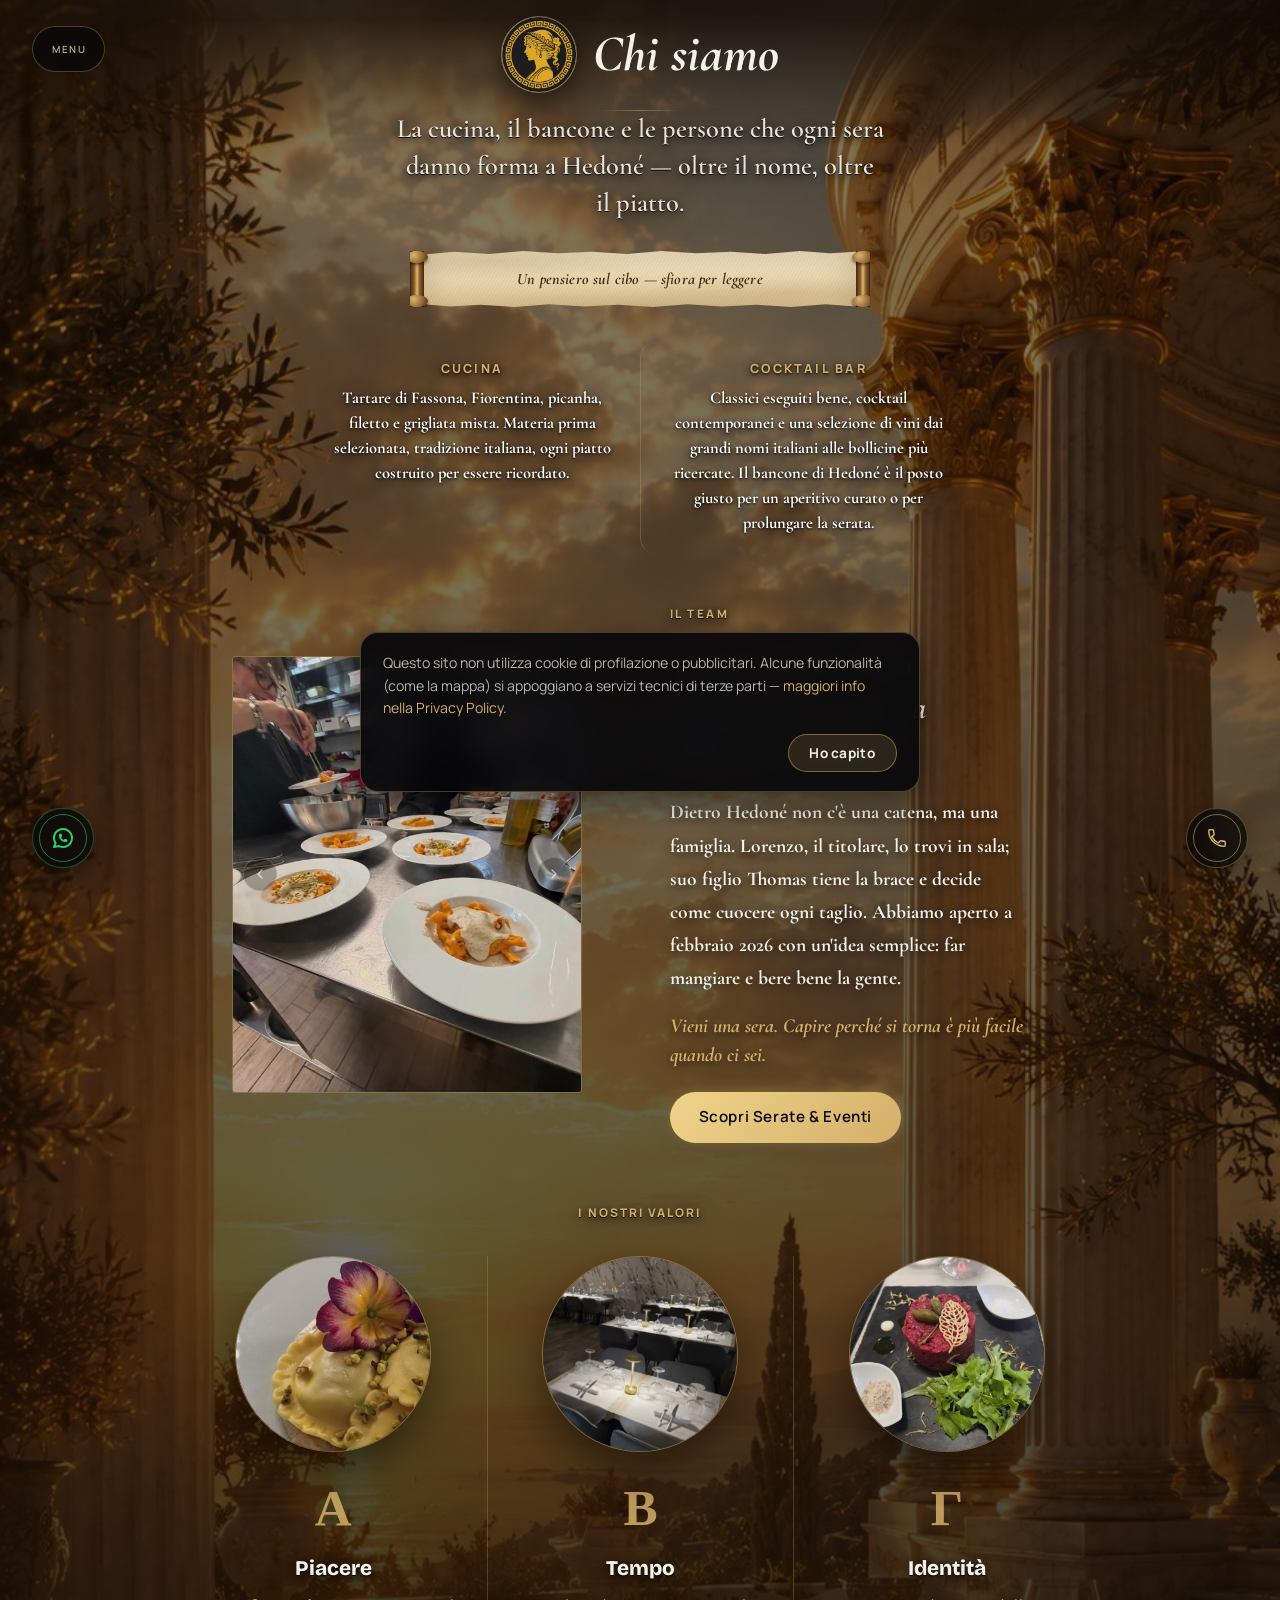
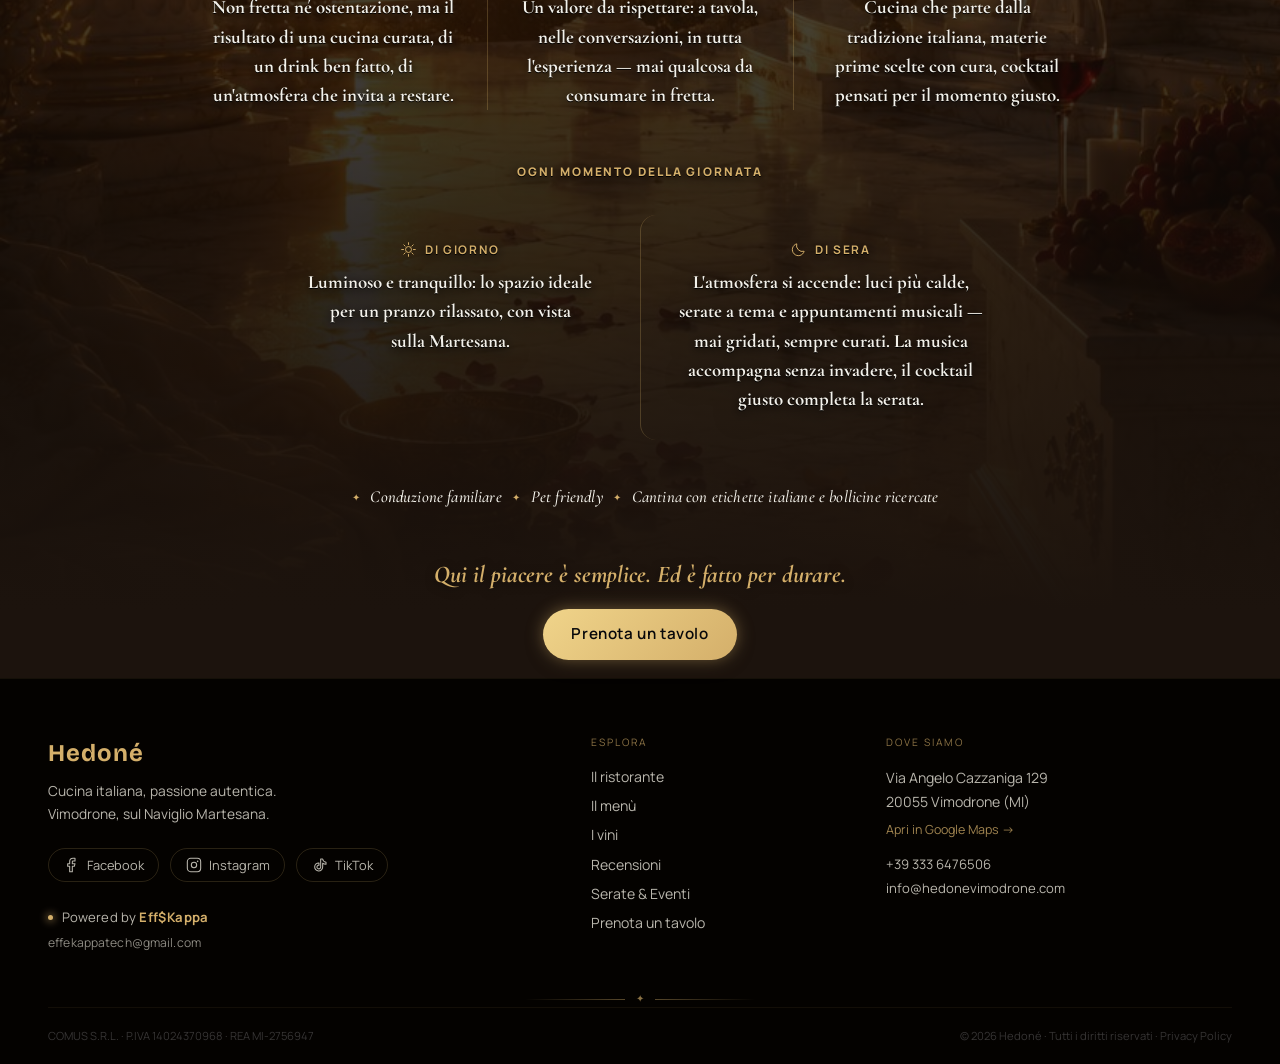
==== commit 5e0c7068: "Hedoné: sezione frutta da telefono com'era prima, foto dietro più visibile con testo leggibile - fin" ====
--- a/chi-siamo.html
+++ b/chi-siamo.html
@@ -19,7 +19,7 @@
 <link rel="preconnect" href="https://fonts.googleapis.com">
 <link rel="preconnect" href="https://fonts.gstatic.com" crossorigin>
 <link href="https://fonts.googleapis.com/css2?family=Manrope:wght@300;400;500;600;700;800&family=Bricolage+Grotesque:opsz,wght@12..96,400..800&family=Cormorant+Garamond:ital,wght@0,500;0,600;0,700;1,500;1,600&display=swap" rel="stylesheet">
-<link rel="stylesheet" href="css/styles.css?v=20261117a">
+<link rel="stylesheet" href="css/styles.css?v=20261117b">
 </head>
 <body>
 
--- a/css/styles.css
+++ b/css/styles.css
@@ -2675,7 +2675,7 @@
 }
 /* allineato al resto del sito: il contenitore ha già il suo margine laterale, il padding in più spostava il testo verso il centro */
 .fruit-illusion-inner { padding-left: 0; padding-right: 0; }
-@media (max-width: 720px) { .fruit-illusion-inner { padding-left: clamp(1.25rem, 5vw, 3rem); padding-right: clamp(1.25rem, 5vw, 3rem); } }
+
 .fruit-illusion-body { max-width: clamp(320px, 44vw, 560px); }
 .fruit-illusion-body h2 {
   font-family: var(--font-elegant);
@@ -4539,3 +4539,19 @@
 
 /* Dal menù (ancore #...) ogni sezione si ferma con il suo inizio a filo in alto: niente striscia della sezione precedente */
 #chi-siamo, #piatti, #frutti-realistici, #recensioni, #seguici, #location, #prenota { scroll-margin-top: -5rem; }
+
+/* TELEFONO (fino a 720px): la sezione frutta resta com'era prima, con le misure originali (richiesta di Francesco, 2026-11-17).
+   Il PC (da 721px) usa la versione più bassa e allineata al sito qui sopra. */
+@media (max-width: 720px) {
+  .fruit-illusion-inner { padding: clamp(2rem, 4vw, 3rem) clamp(1.5rem, 5vw, 3rem); }
+  .fruit-illusion-body h2 { font-size: clamp(2.1rem, 4vw, 3.2rem); margin: 0.5rem 0 1rem; }
+  .fruit-illusion-body p { font-size: clamp(0.92rem, 1.3vw, 1.02rem); margin: 0 0 0.9rem; }
+  .fruit-illusion-body p:last-of-type { margin-bottom: 1.5rem; }
+  .fruit-illusion-btns { margin-bottom: 1.6rem; }
+  .fruit-illusion-note { margin: -0.6rem 0 1.6rem; }
+  .fruit-illusion-gallery a { width: 130px; height: 130px; }
+  /* la foto dietro si vede: strato scuro più leggero (prima 0.55 → 0.9 → pieno; ora 0.4 → 0.72 → 0.9), il testo resta leggibile con un'ombra un po' più decisa */
+  .fruit-illusion-bg::before { background-image: linear-gradient(to bottom, rgba(8,5,2,0.4) 0%, rgba(8,5,2,0.72) 45%, rgba(8,5,2,0.9) 100%); }
+  .fruit-illusion-body h2 { text-shadow: 0 1px 4px rgba(0,0,0,0.65), 0 4px 18px rgba(0,0,0,0.55); }
+  .fruit-illusion-body p { text-shadow: 0 1px 6px rgba(0,0,0,0.8), 0 2px 14px rgba(0,0,0,0.5); }
+}
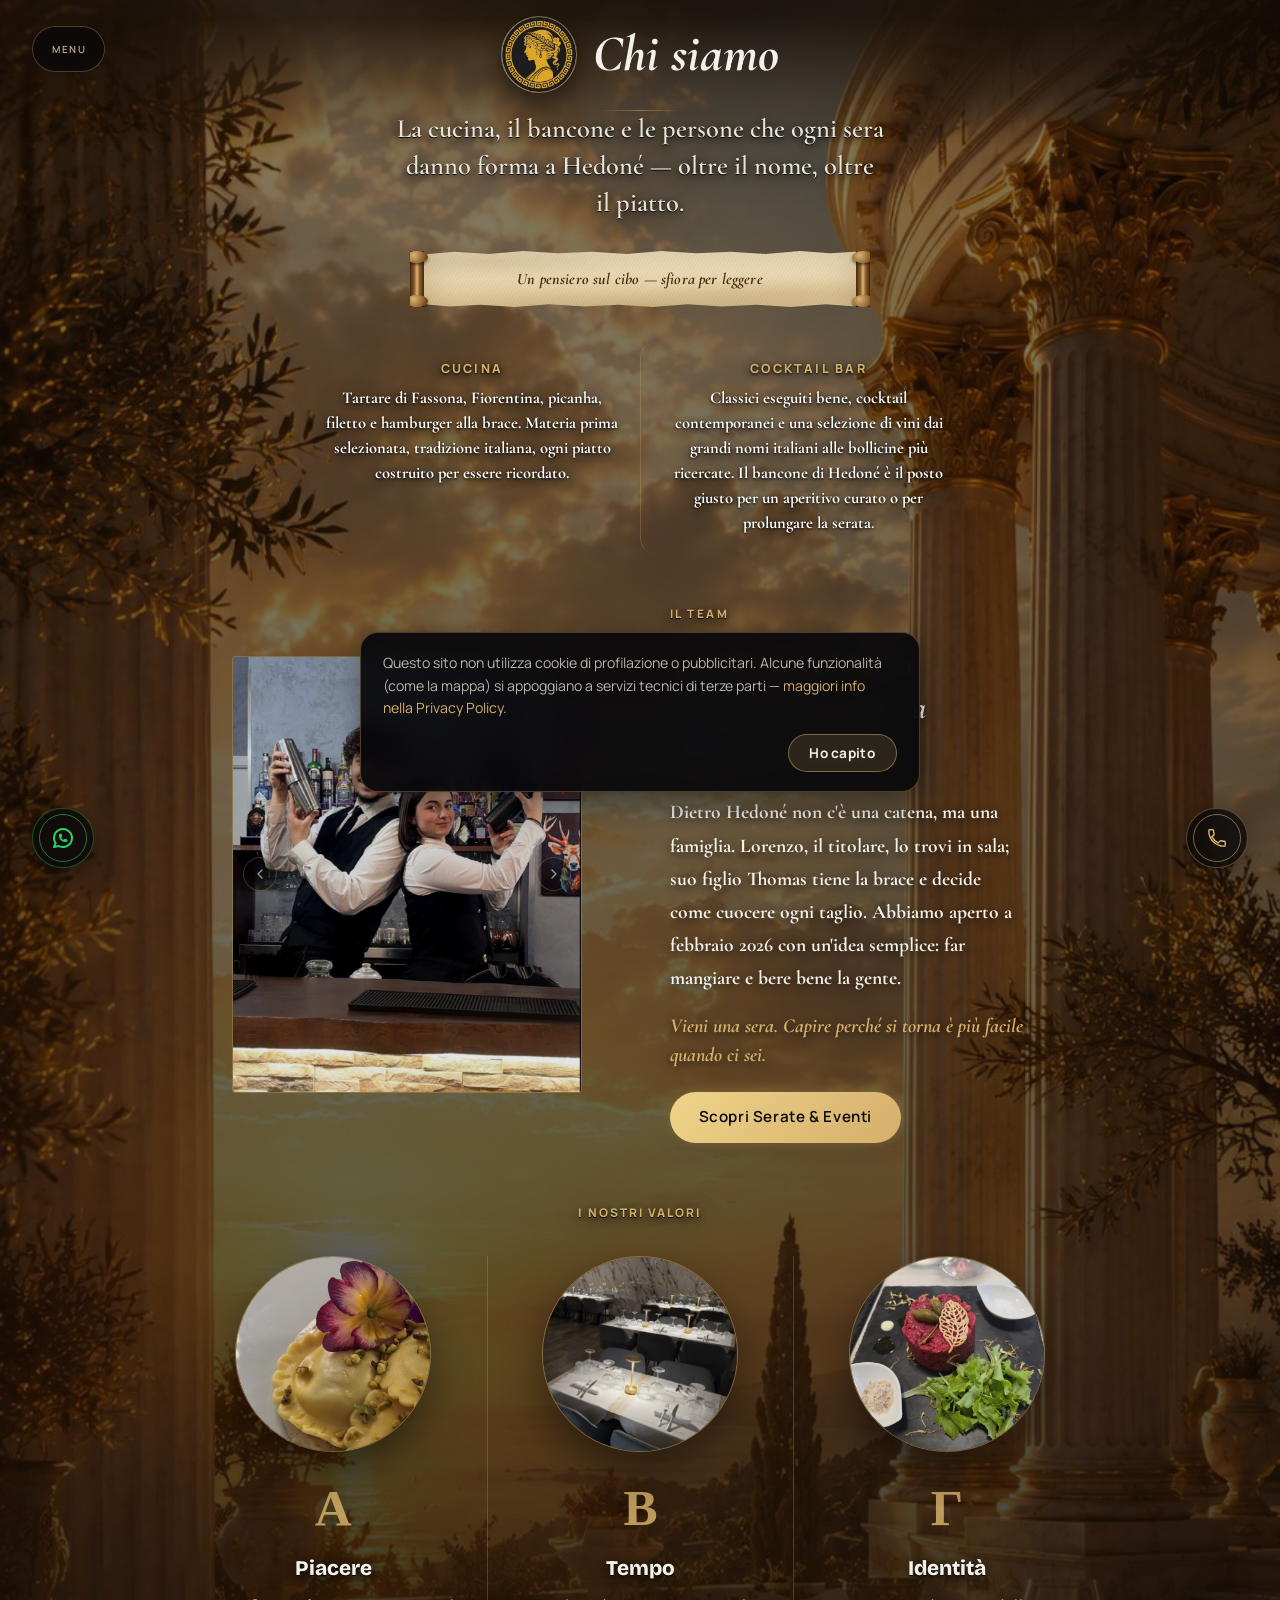
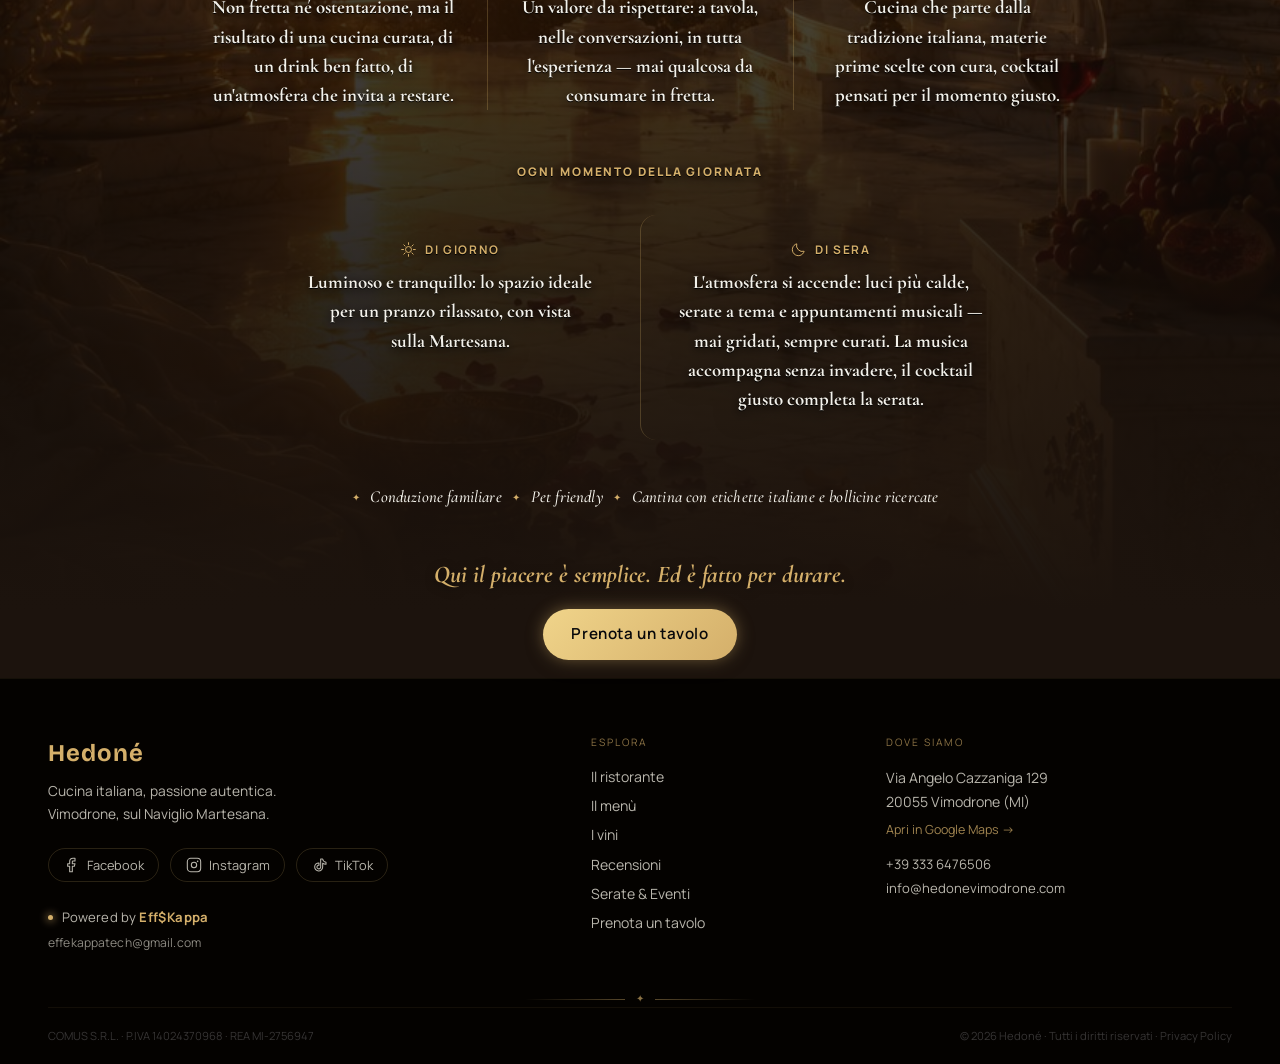
==== commit b6d37019: "Menu invernale: home (schede piatti) e sommelier digitale allineati ai piatti nuovi (solo locale) Co" ====
--- a/chi-siamo.html
+++ b/chi-siamo.html
@@ -110,7 +110,7 @@
         <div class="about-feat about-feat-cucina">
           <span class="about-feat-photo" aria-hidden="true"></span>
           <span class="about-feat-kicker">Cucina</span>
-          <p>Tartare di Fassona, Fiorentina, picanha, filetto e grigliata mista. Materia prima selezionata, tradizione italiana, ogni piatto costruito per essere ricordato.</p>
+          <p>Tartare di Fassona, Fiorentina, picanha, filetto e hamburger alla brace. Materia prima selezionata, tradizione italiana, ogni piatto costruito per essere ricordato.</p>
         </div>
         <div class="about-feat about-feat-bar">
           <span class="about-feat-photo" aria-hidden="true"></span>
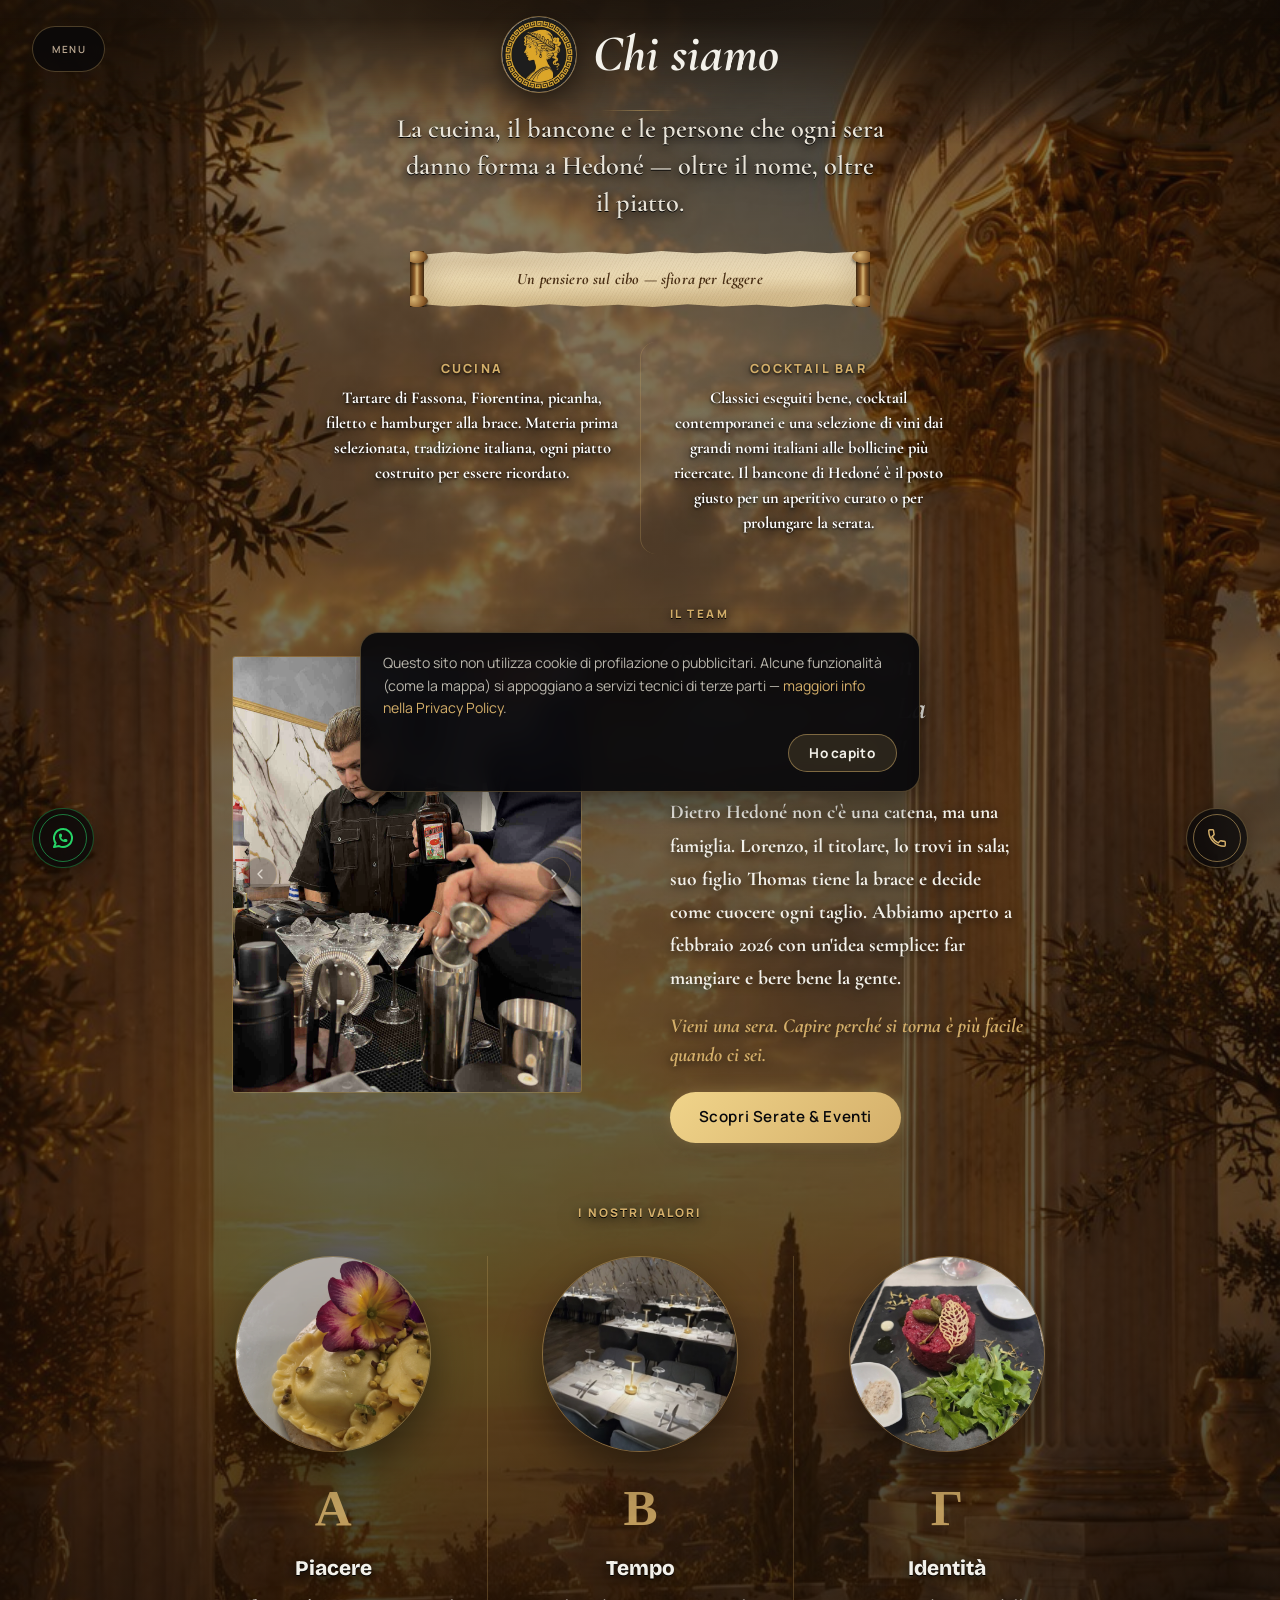
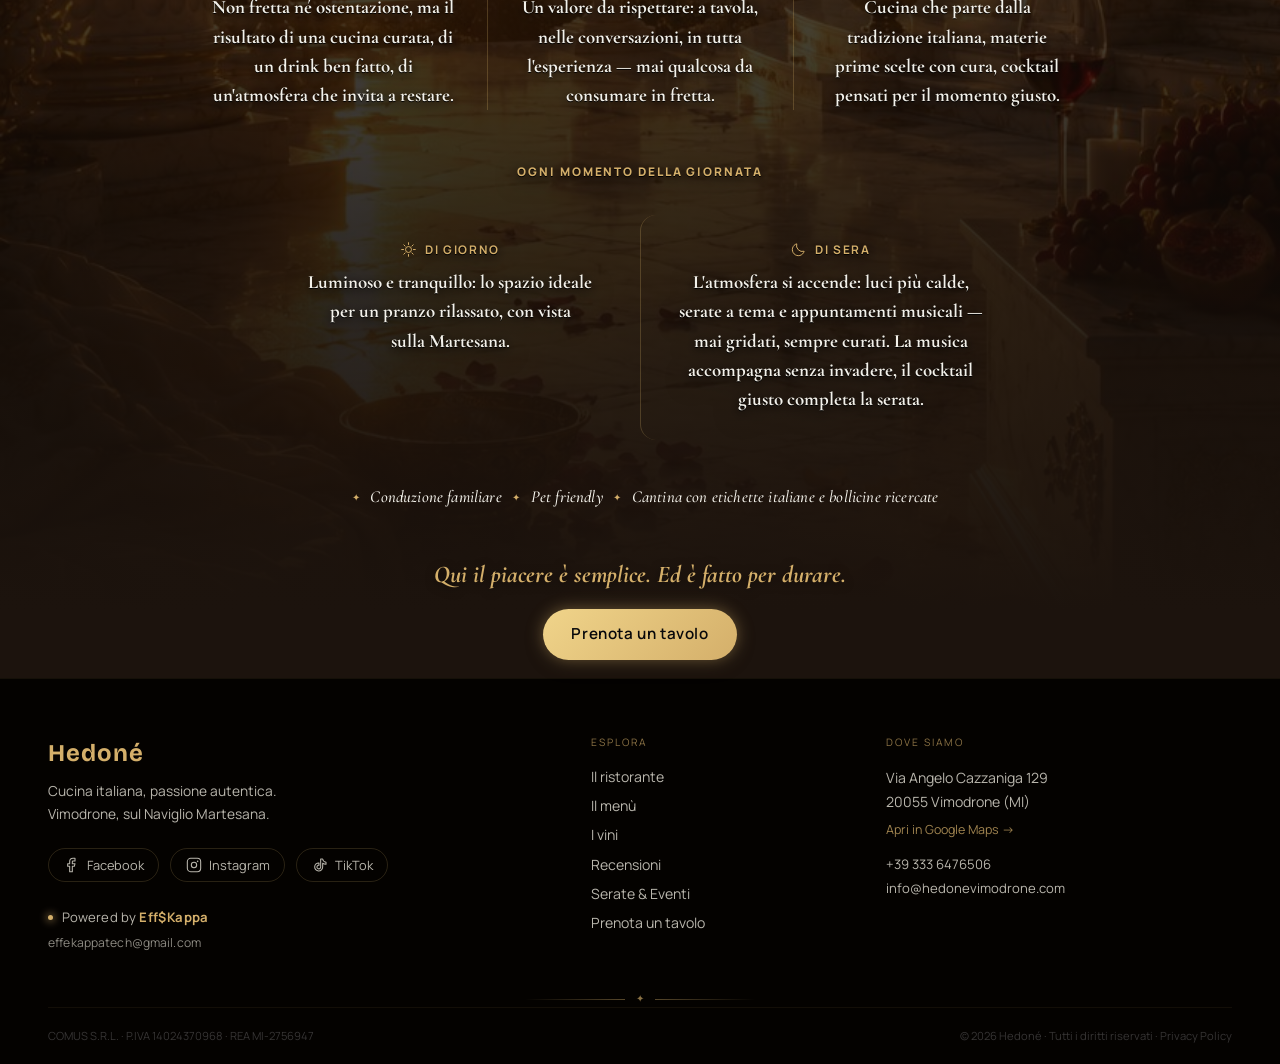
==== commit 980aaa8d: "GitHub: noindex su tutte le pagine (menu invernale)" ====
--- a/chi-siamo.html
+++ b/chi-siamo.html
@@ -1,6 +1,7 @@
 <!DOCTYPE html>
 <html lang="it">
 <head>
+<meta name="robots" content="noindex, nofollow">
 <meta charset="UTF-8">
 <meta name="viewport" content="width=device-width, initial-scale=1.0">
 <title>Chi siamo — Hedoné Vimodrone</title>
--- a/css/styles.css
+++ b/css/styles.css
@@ -1937,7 +1937,7 @@
 .dish-strip .dish-card:nth-child(2) img { object-position: 50% 85%; }
 
 /* Trofie (4°): piatto in basso nell'inquadratura */
-.dish-strip .dish-card:nth-child(4) img { object-position: 50% 82%; }
+.dish-strip .dish-card:nth-child(4) img { object-position: 50% 50%; }
 
 .dish-glare {
   position: absolute;
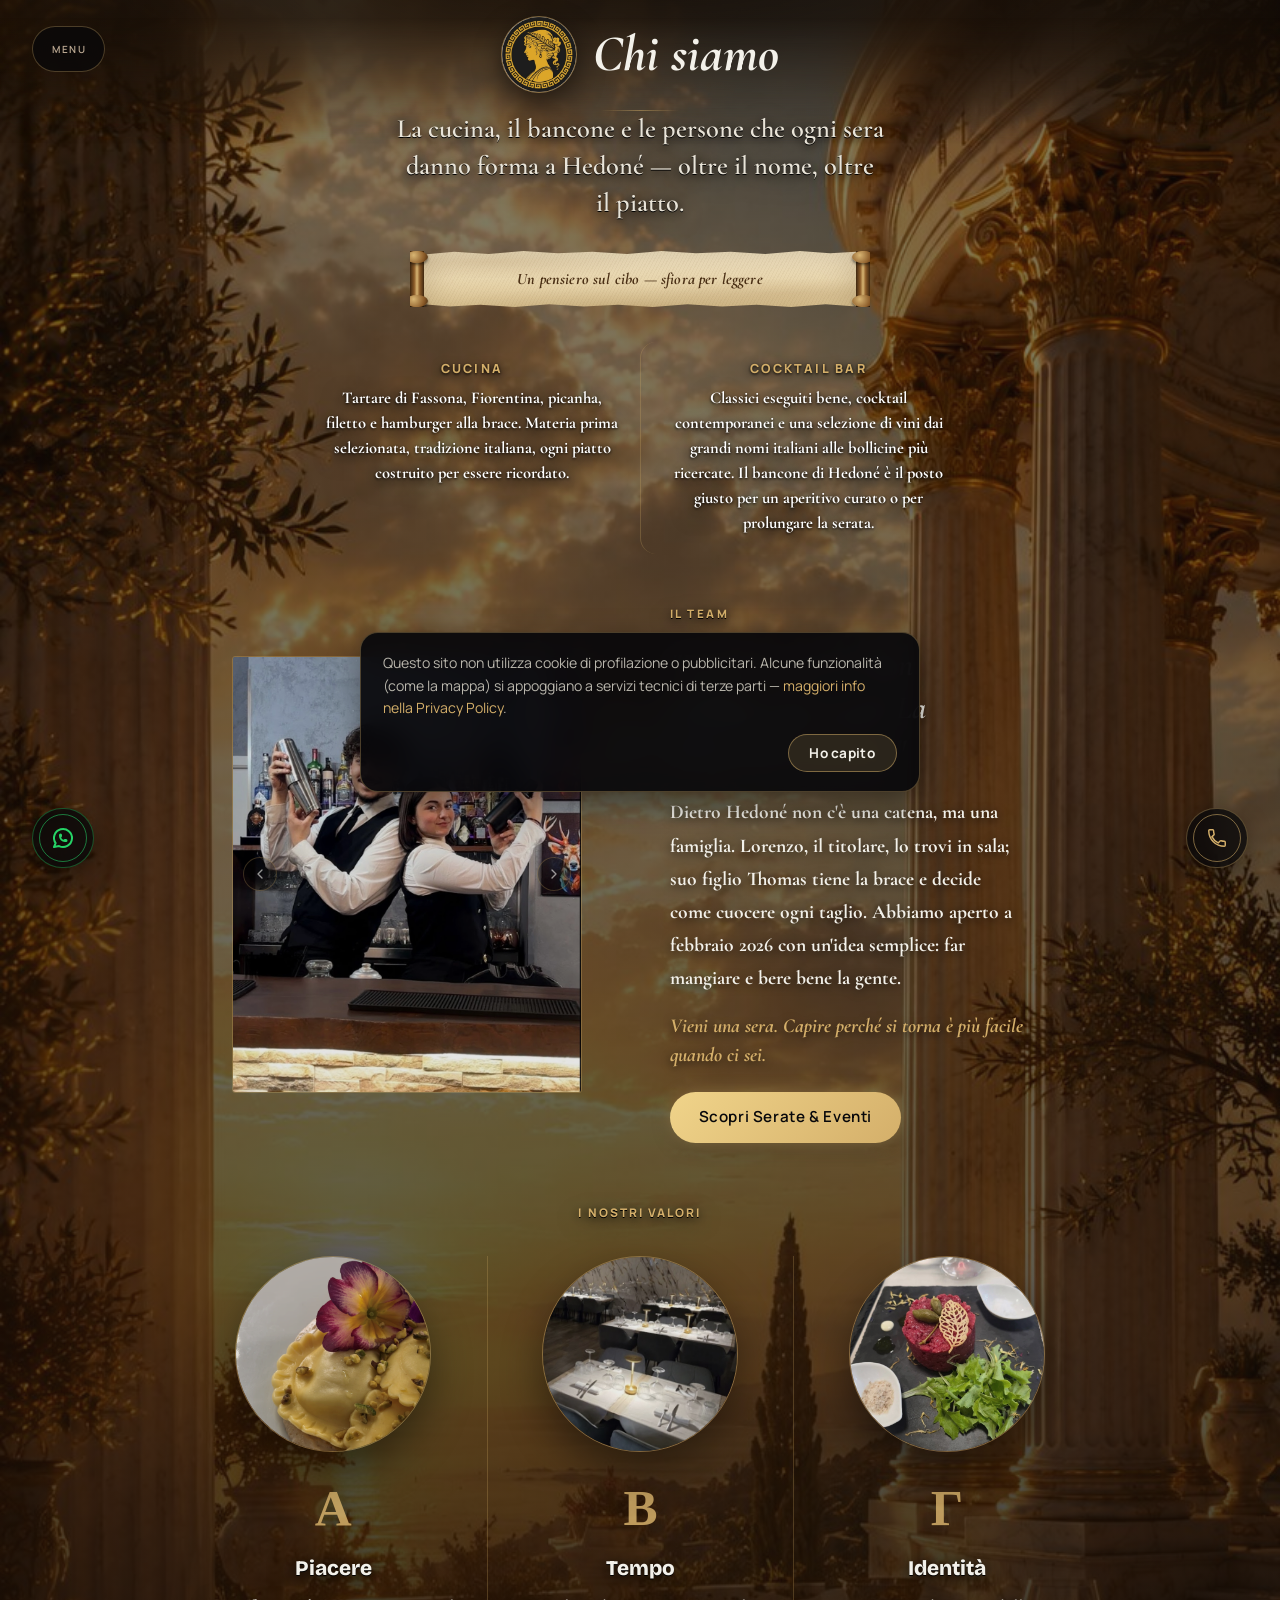
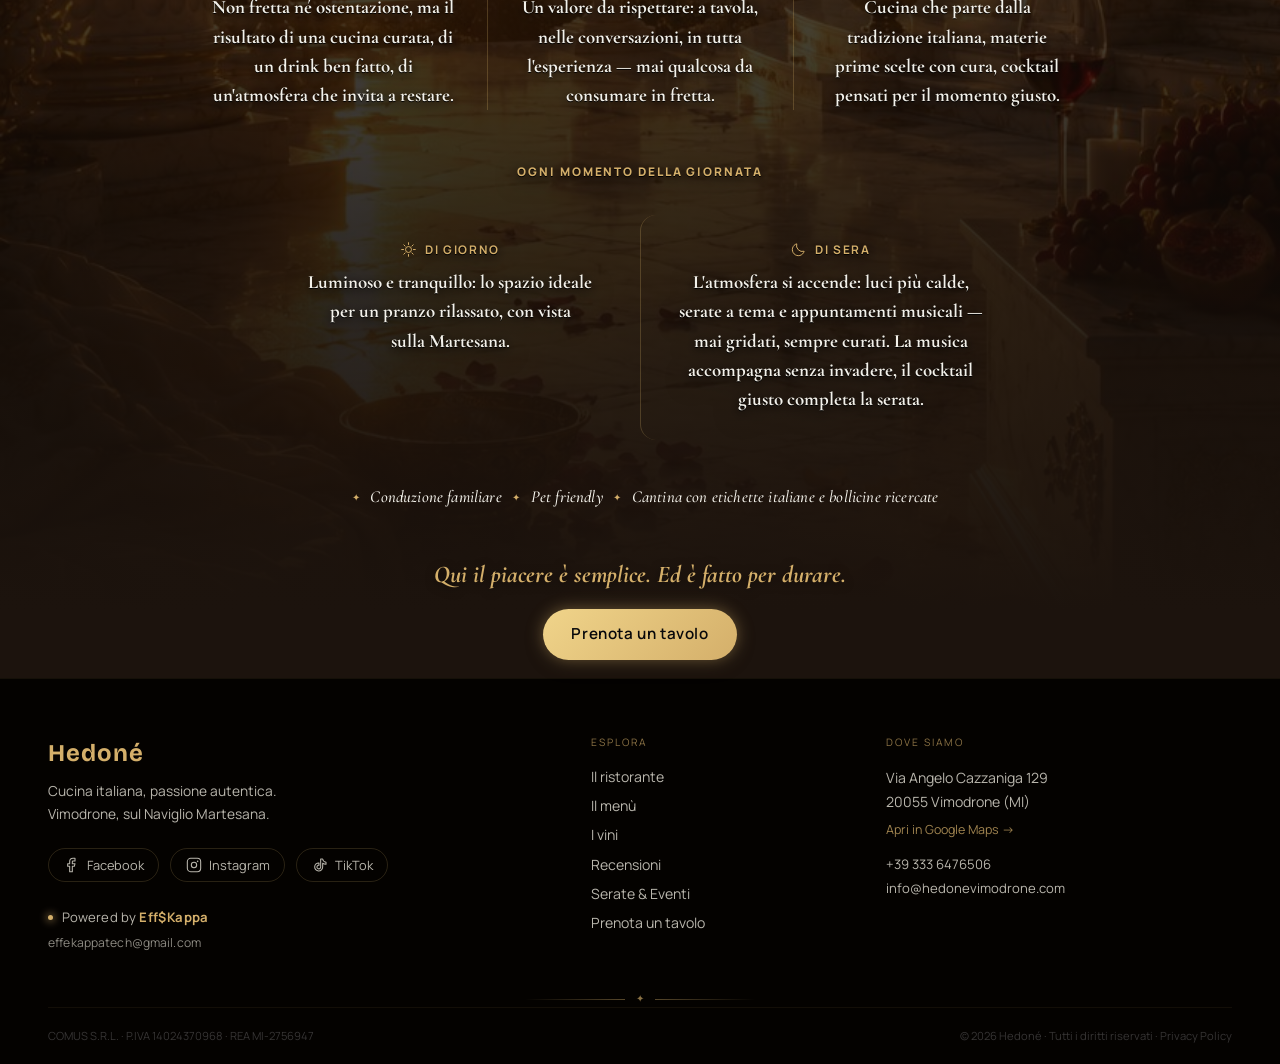
==== commit 52cf687e: "merge menu-invernale" ====
--- a/chi-siamo.html
+++ b/chi-siamo.html
@@ -20,7 +20,7 @@
 <link rel="preconnect" href="https://fonts.googleapis.com">
 <link rel="preconnect" href="https://fonts.gstatic.com" crossorigin>
 <link href="https://fonts.googleapis.com/css2?family=Manrope:wght@300;400;500;600;700;800&family=Bricolage+Grotesque:opsz,wght@12..96,400..800&family=Cormorant+Garamond:ital,wght@0,500;0,600;0,700;1,500;1,600&display=swap" rel="stylesheet">
-<link rel="stylesheet" href="css/styles.css?v=20261117b">
+<link rel="stylesheet" href="css/styles.css?v=20261125a">
 </head>
 <body>
 
--- a/css/styles.css
+++ b/css/styles.css
@@ -1271,8 +1271,8 @@
   height: 40vh;
   z-index: 1;
   background: radial-gradient(140% 100% at 50% 55%, rgba(20, 13, 7, 0.92) 0%, rgba(20, 13, 7, 0.55) 42%, transparent 80%);
-  backdrop-filter: blur(60px);
-  -webkit-backdrop-filter: blur(60px);
+  backdrop-filter: blur(24px);
+  -webkit-backdrop-filter: blur(24px);
   -webkit-mask-image: linear-gradient(180deg, transparent 0%, black 35%, black 65%, transparent 100%);
   mask-image: linear-gradient(180deg, transparent 0%, black 35%, black 65%, transparent 100%);
   pointer-events: none;
@@ -4555,3 +4555,12 @@
   .fruit-illusion-body h2 { text-shadow: 0 1px 4px rgba(0,0,0,0.65), 0 4px 18px rgba(0,0,0,0.55); }
   .fruit-illusion-body p { text-shadow: 0 1px 6px rgba(0,0,0,0.8), 0 2px 14px rgba(0,0,0,0.5); }
 }
+
+/* Fluidità su telefono e tablet: niente effetti che servono solo al mouse (lucido sulle schede, riflettore sul testo) e blur più leggeri */
+@media (hover: none), (max-width: 900px) {
+  .dish-glare, .about-spotlight { display: none !important; }
+  .whatsapp-fab, .phone-fab, .nav-float, .navbar { -webkit-backdrop-filter: none; backdrop-filter: none; }
+}
+
+/* Atterraggio dal pulsante «Frutti Realistici»: titolo Dessert con foto del tiramisù e tutte le voci in vista */
+#mn-dolci, #mn-frutti-realistici { scroll-margin-top: -138px; }
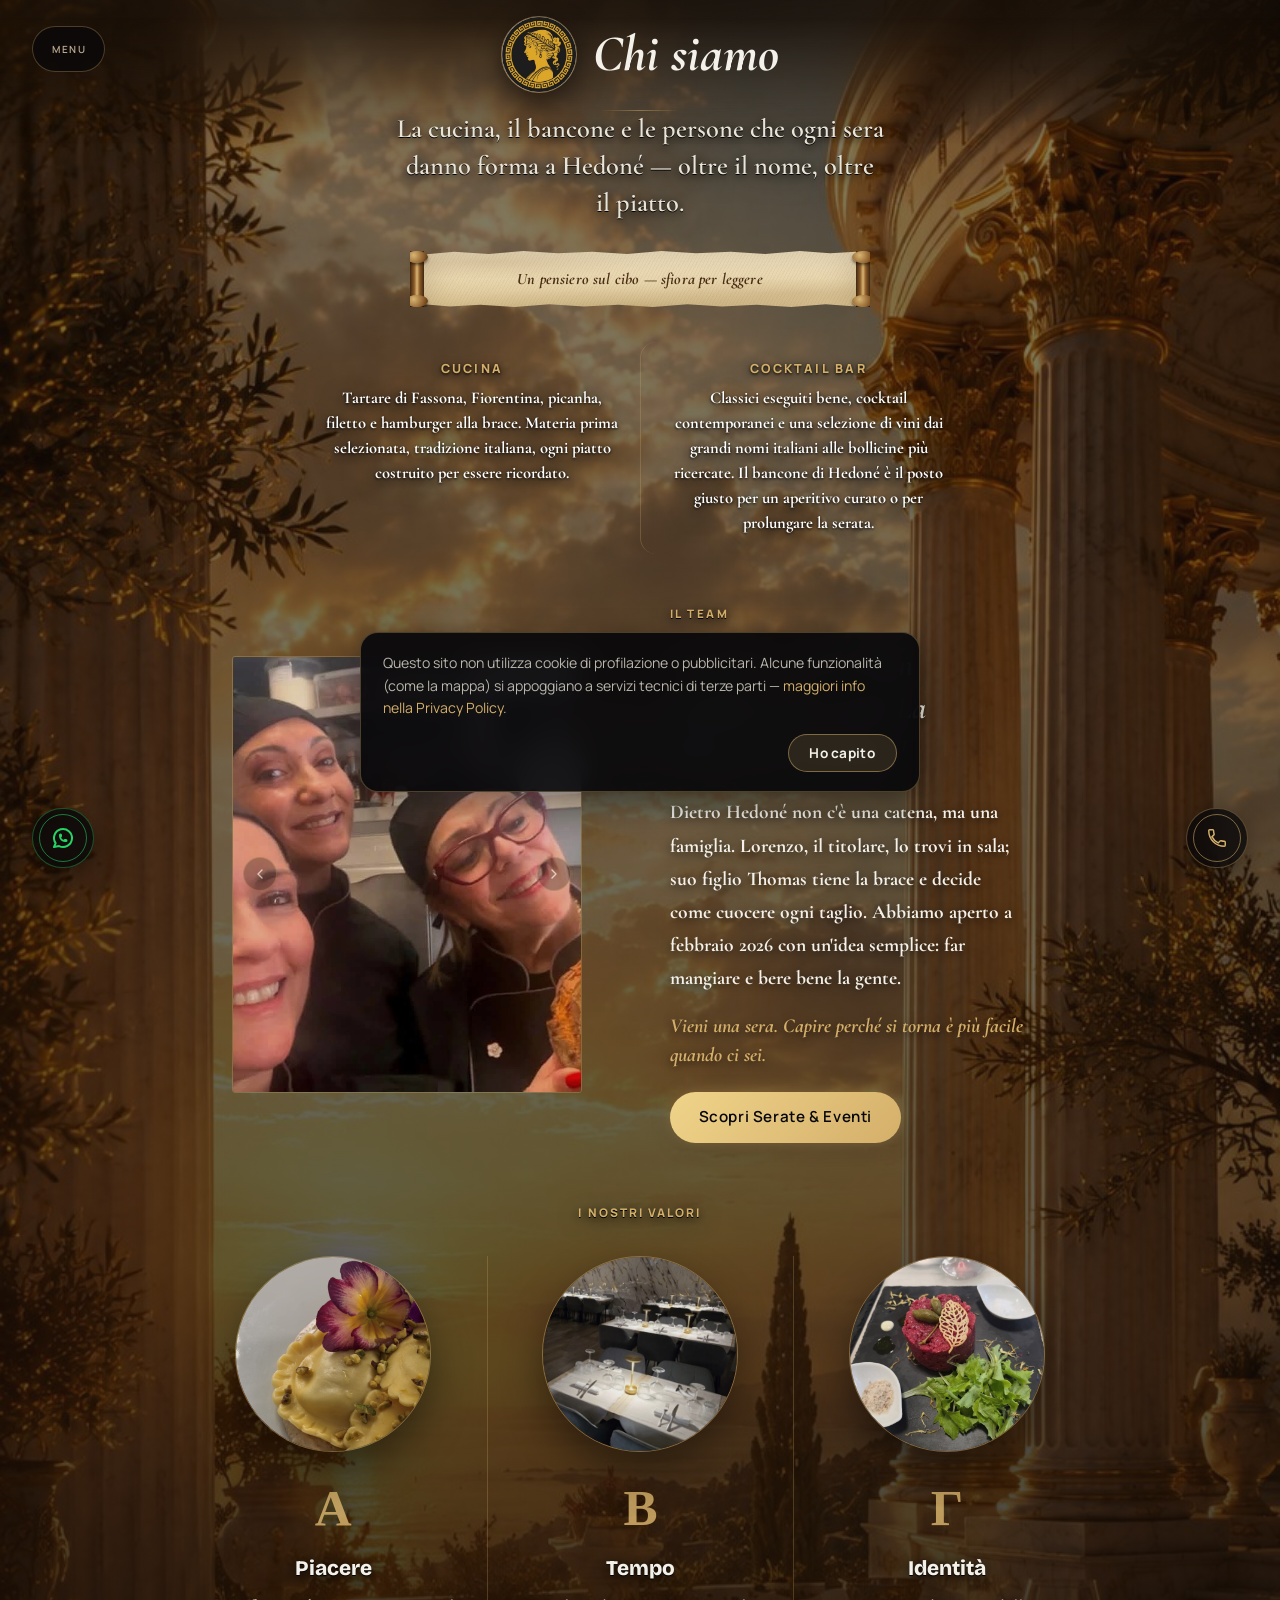
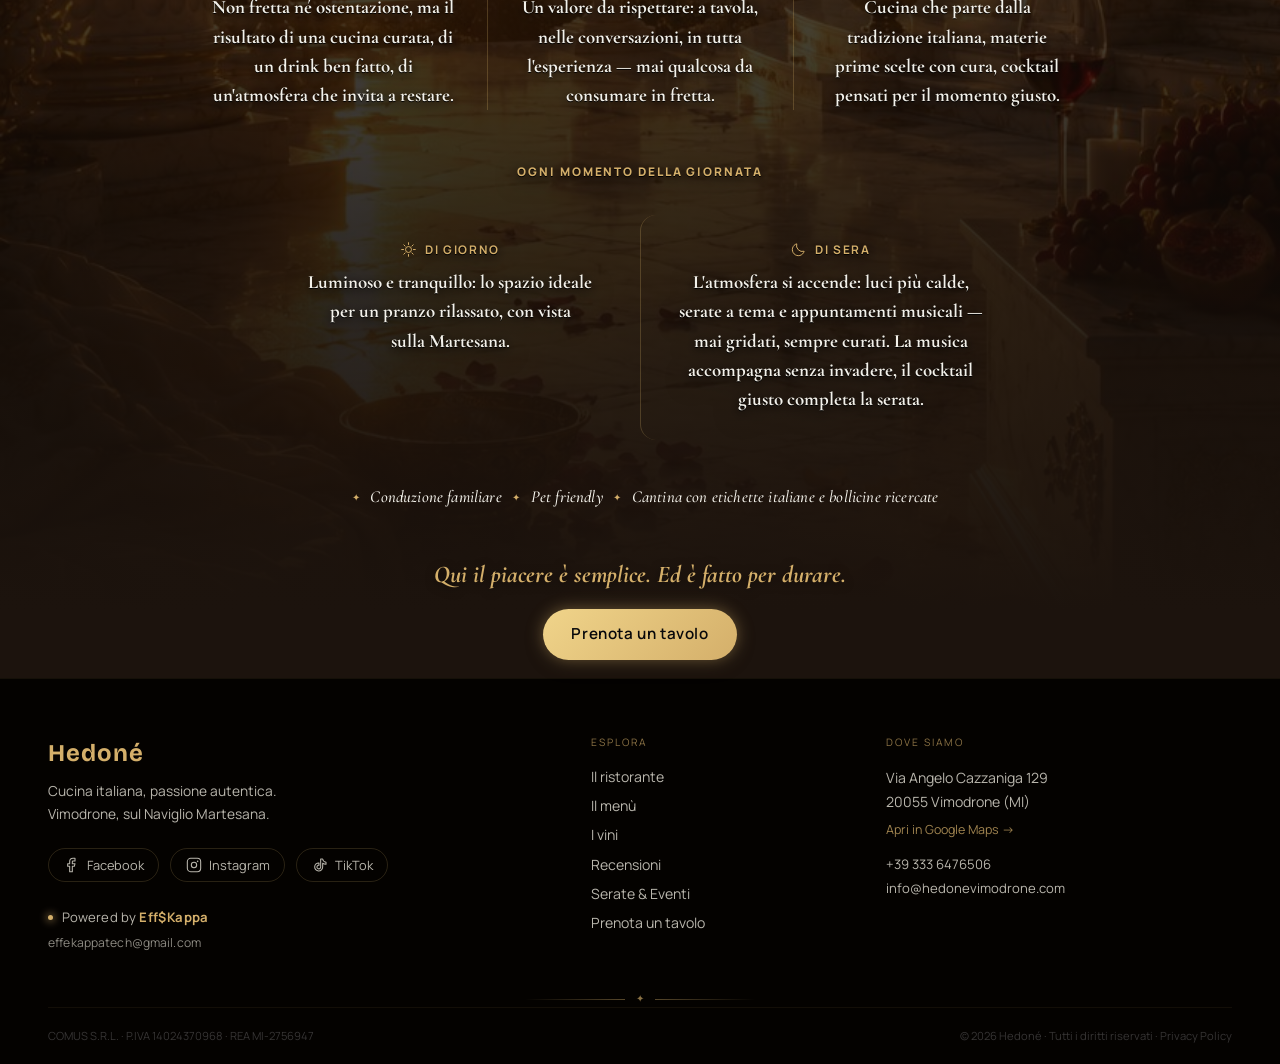
==== commit 8bab29bb: "fix[MENU]: atterraggio dei Frutti Realistici con titolo Dessert, foto e voci in vista Co-Authored-By" ====
--- a/chi-siamo.html
+++ b/chi-siamo.html
@@ -1,7 +1,6 @@
 <!DOCTYPE html>
 <html lang="it">
 <head>
-<meta name="robots" content="noindex, nofollow">
 <meta charset="UTF-8">
 <meta name="viewport" content="width=device-width, initial-scale=1.0">
 <title>Chi siamo — Hedoné Vimodrone</title>
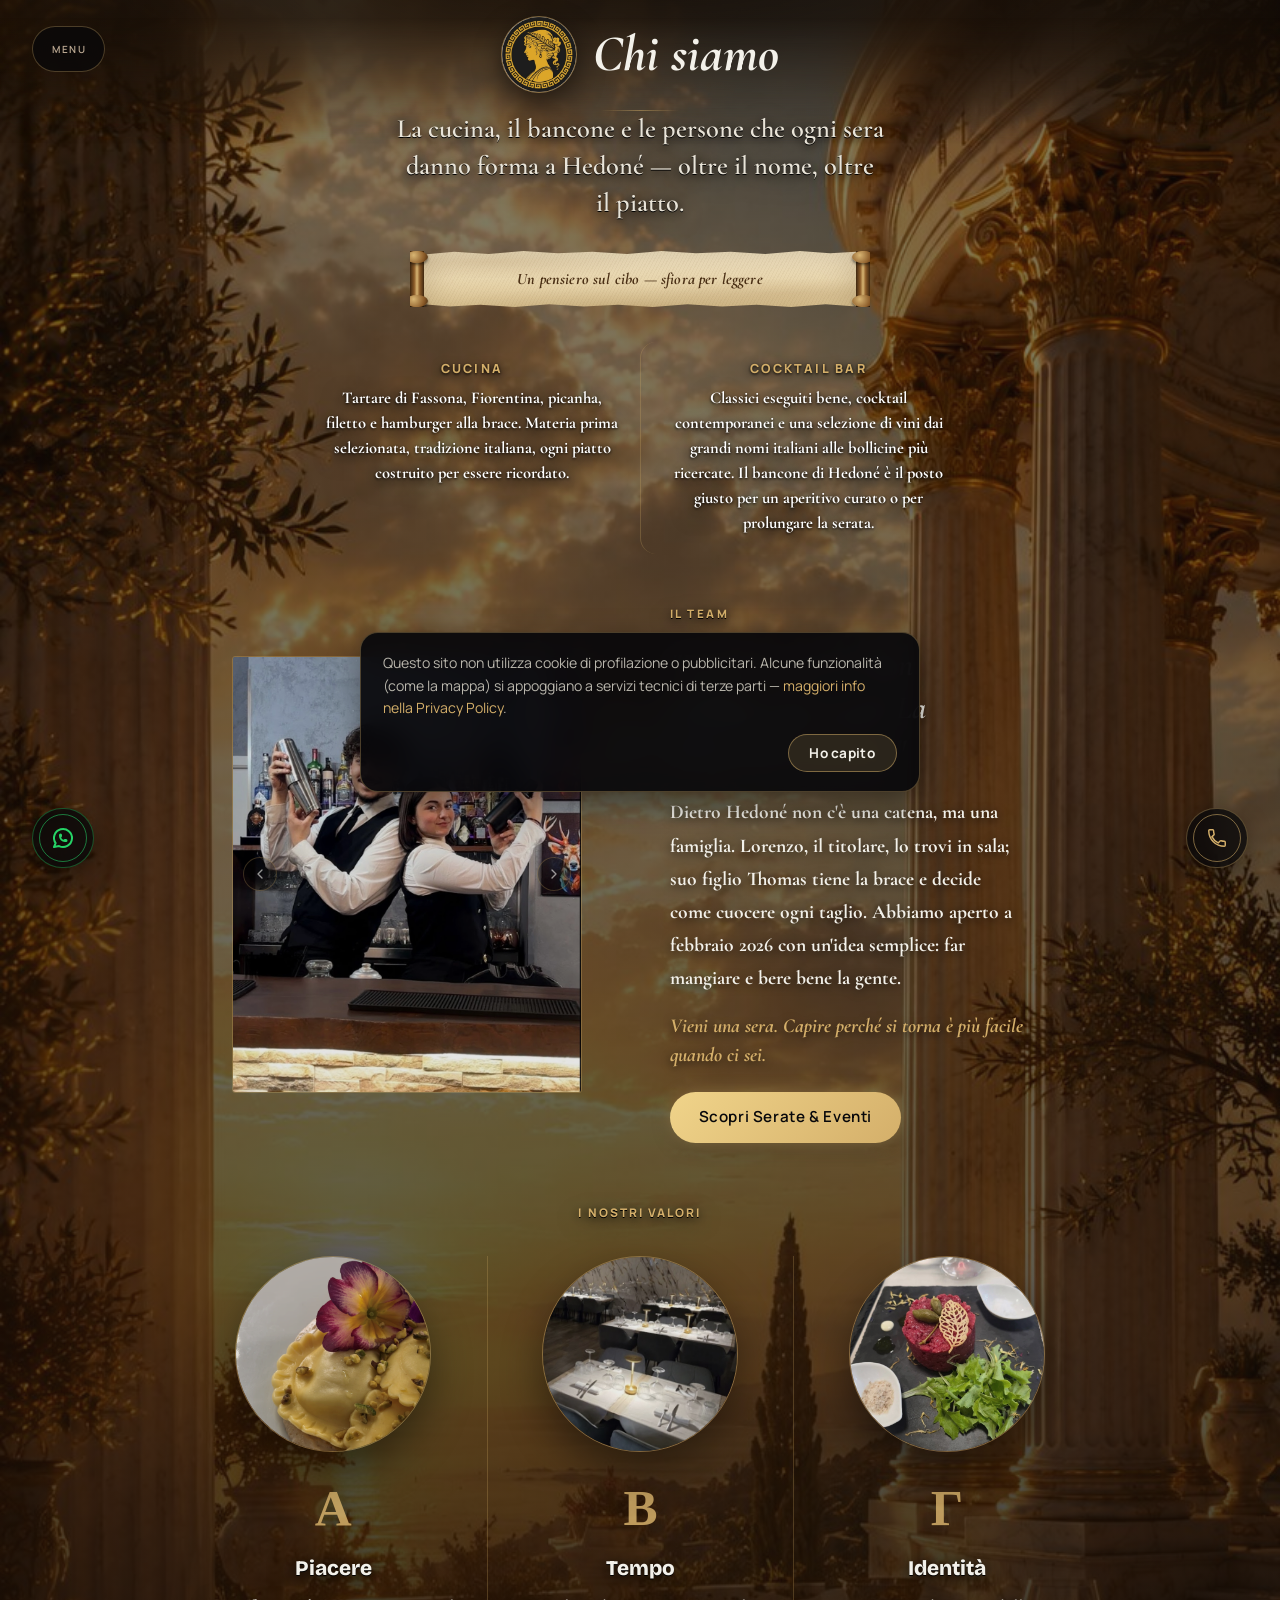
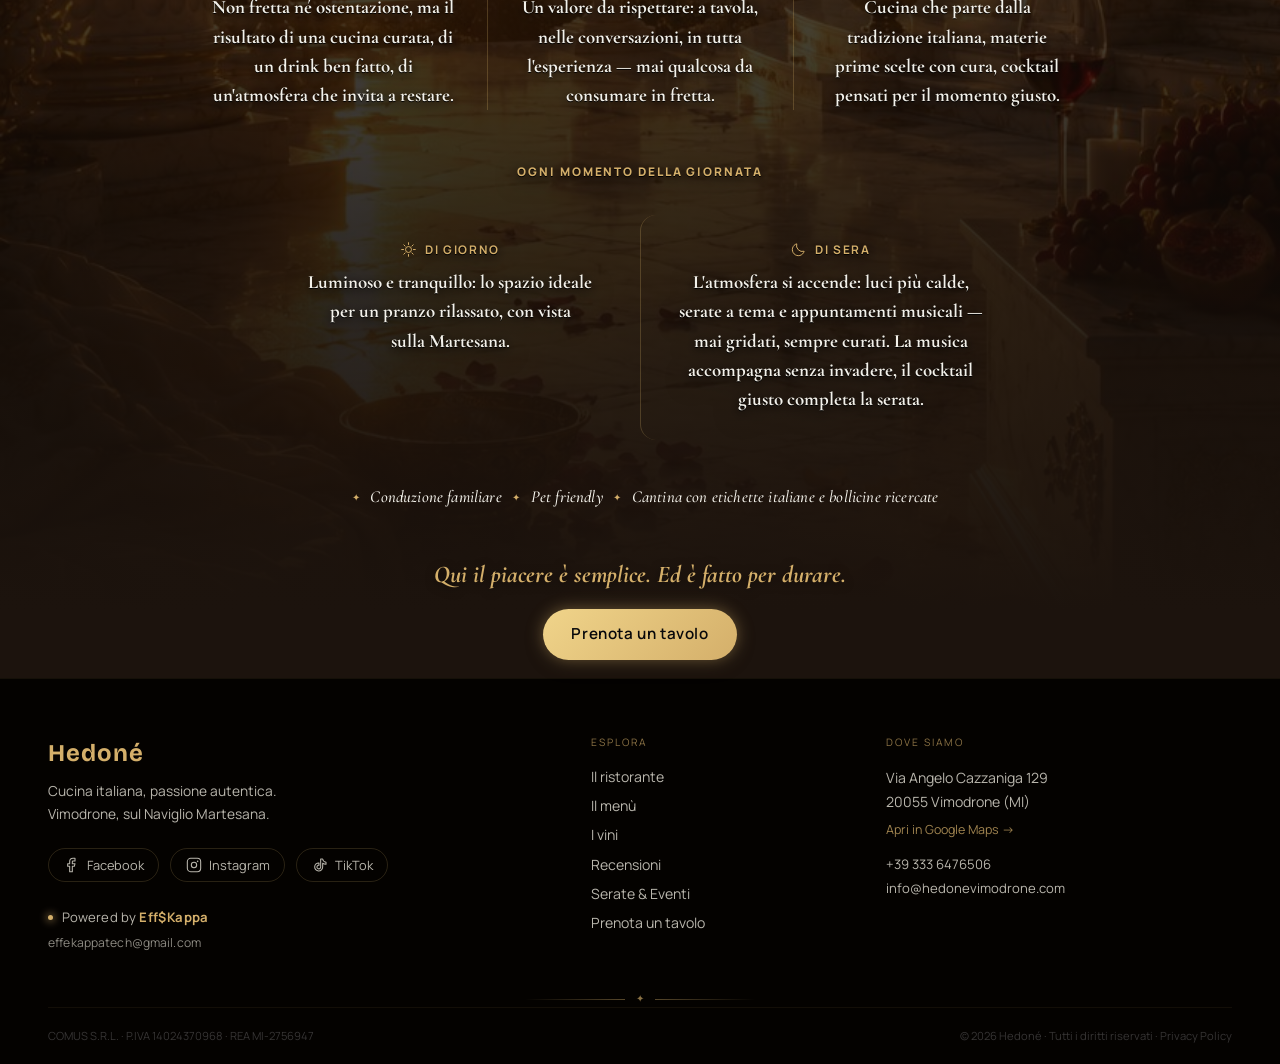
==== commit 6ba07212: "merge menu-invernale" ====
--- a/chi-siamo.html
+++ b/chi-siamo.html
@@ -1,6 +1,7 @@
 <!DOCTYPE html>
 <html lang="it">
 <head>
+<meta name="robots" content="noindex, nofollow">
 <meta charset="UTF-8">
 <meta name="viewport" content="width=device-width, initial-scale=1.0">
 <title>Chi siamo — Hedoné Vimodrone</title>
@@ -19,7 +20,7 @@
 <link rel="preconnect" href="https://fonts.googleapis.com">
 <link rel="preconnect" href="https://fonts.gstatic.com" crossorigin>
 <link href="https://fonts.googleapis.com/css2?family=Manrope:wght@300;400;500;600;700;800&family=Bricolage+Grotesque:opsz,wght@12..96,400..800&family=Cormorant+Garamond:ital,wght@0,500;0,600;0,700;1,500;1,600&display=swap" rel="stylesheet">
-<link rel="stylesheet" href="css/styles.css?v=20261125a">
+<link rel="stylesheet" href="css/styles.css?v=20261125b">
 </head>
 <body>
 
--- a/css/styles.css
+++ b/css/styles.css
@@ -4563,4 +4563,4 @@
 }
 
 /* Atterraggio dal pulsante «Frutti Realistici»: titolo Dessert con foto del tiramisù e tutte le voci in vista */
-#mn-dolci, #mn-frutti-realistici { scroll-margin-top: -138px; }
+#mn-dolci, #mn-frutti-realistici { scroll-margin-top: -74px; }
